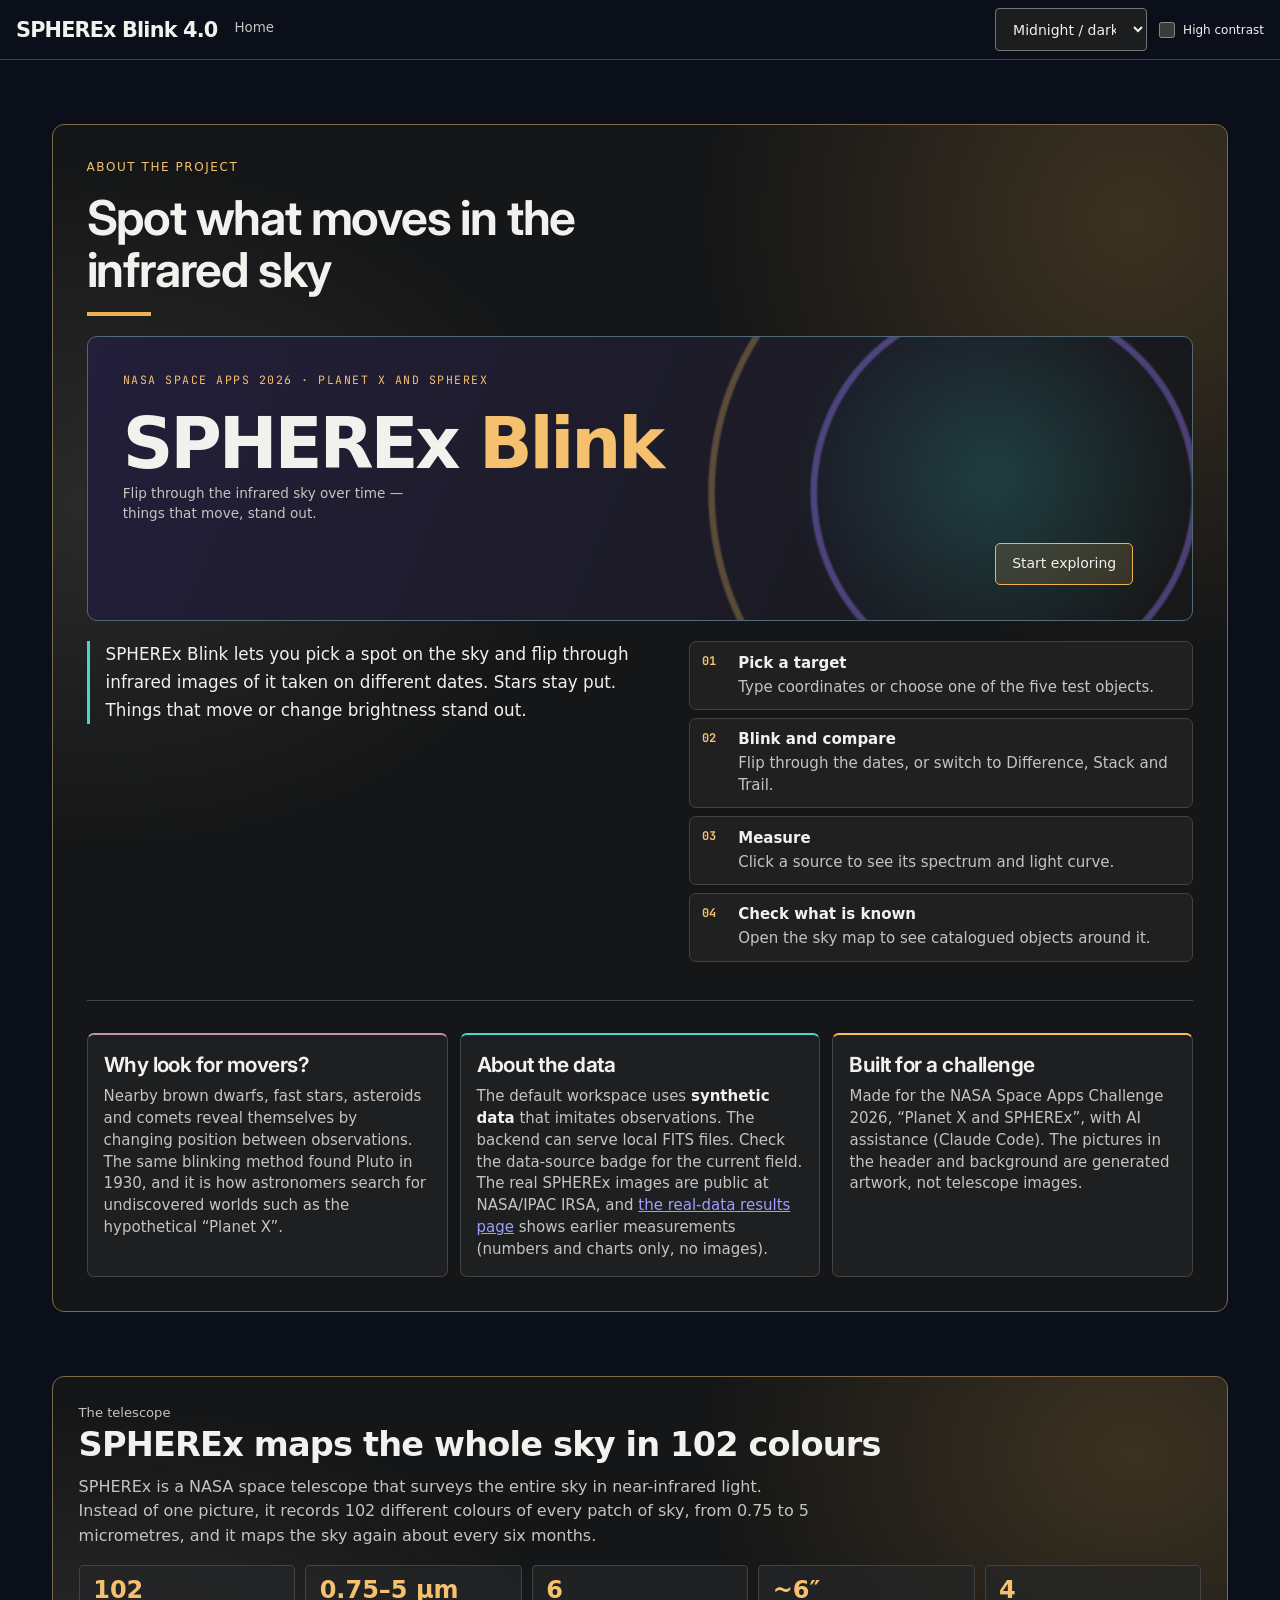
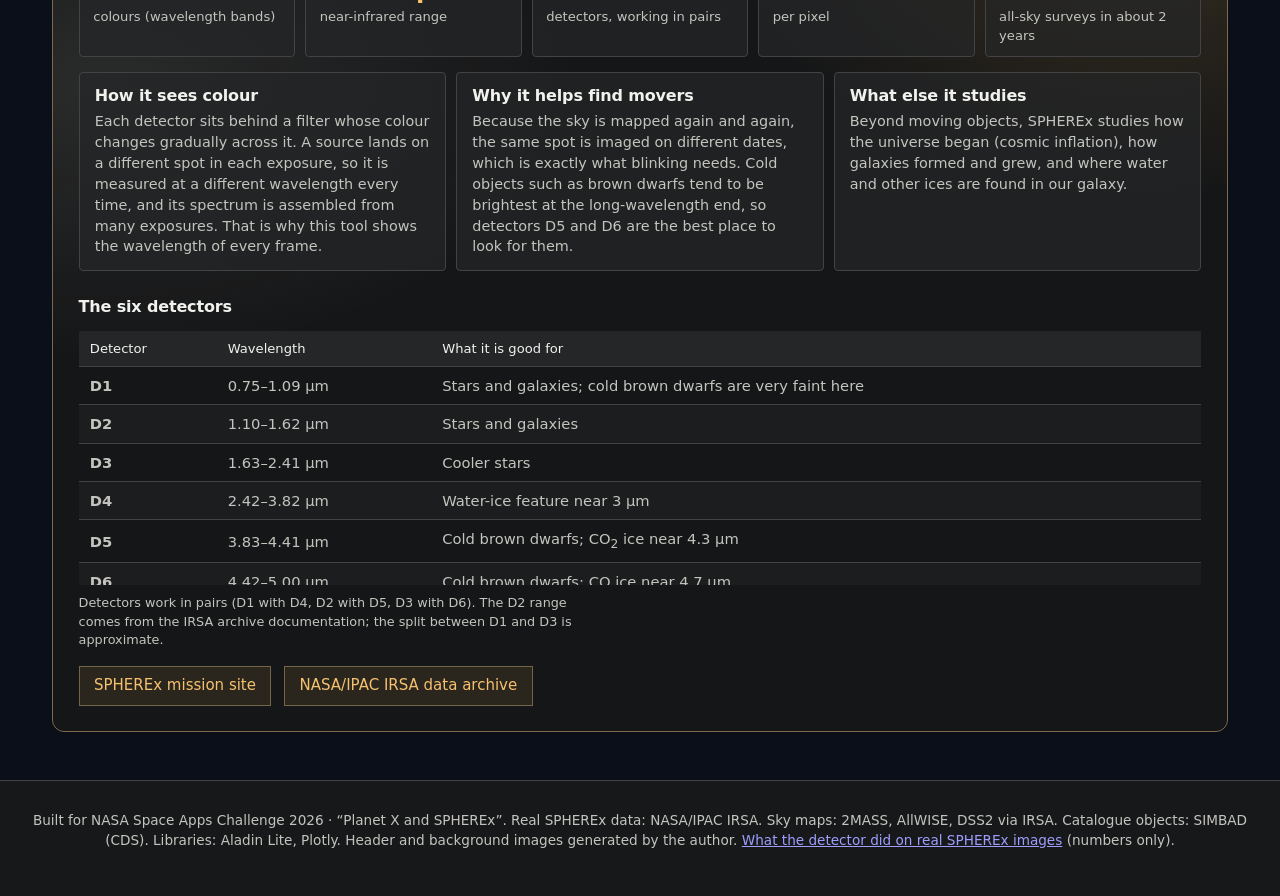
==== frontend/about.html @ 6e144099 "Merge main into bump-assets; styles.css v=25 and main.js v=13 (the forecast zoom also changed them) " ====
<!doctype html>
<html lang="en" data-theme="midnight">
<head>
  <meta charset="utf-8">
  <meta name="viewport" content="width=device-width, initial-scale=1">
  <meta name="theme-color" content="#0B0F19">
  <title>About · SPHEREx Blink</title>
  <meta name="description" content="About SPHEREx Blink, the NASA Space Apps Challenge project, and the SPHEREx infrared telescope.">
  <script>try{var t=new URLSearchParams(location.search).get("theme")||localStorage.getItem("spherex-blink-theme");if(/^(midnight|nebula|deep-space|observatory|light|classic)$/.test(t))document.documentElement.dataset.theme=t}catch(e){}</script>
  <link rel="preconnect" href="https://fonts.googleapis.com">
  <link rel="preconnect" href="https://fonts.gstatic.com" crossorigin>
  <link href="https://fonts.googleapis.com/css2?family=Inter:wght@400;500;600;700&family=JetBrains+Mono:wght@400;500&family=Oswald:wght@500;700&family=Space+Grotesk:wght@500;700&display=swap" rel="stylesheet">
  <link rel="stylesheet" href="css/styles.css?v=25">
  <link rel="stylesheet" href="css/instrument.css?v=3">
  <link rel="stylesheet" href="css/contact-sheet.css?v=25">
  <link rel="stylesheet" href="css/telescope-redesign.css?v=1">
  <link rel="stylesheet" href="css/about-theme.css">
</head>
<body>
  <a class="skip-link" href="#about">Skip to About</a>
  <div class="sky-bg" aria-hidden="true"></div>
  <header class="site-header" id="top" data-page="about">
    <a class="site-brand" href="overview.html">SPHEREx Blink</a>
    <select id="theme-select" data-default-theme="midnight" aria-label="Colour theme"></select>
  </header>
  <script type="module" src="js/siteHeader.js"></script>
  <main class="about-page" id="about-page">
    <section class="info info-aside" id="about" aria-labelledby="about-title">
      <div class="info-box">
        <p class="info-kicker">About the project</p>
        <h2 id="about-title">Spot what moves in the infrared sky</h2>
        <div class="hero-title">
          <p class="hero-eyebrow">NASA Space Apps 2026 &middot; Planet X and SPHEREx</p>
          <p class="project-name"><span>SPHEREx</span><span>Blink</span></p>
          <p class="hero-tag">Flip through the infrared sky over time &mdash; things that move, stand out.</p>
          <a class="hero-cta" href="index.html#workspace">Start exploring</a>
        </div>
        <a class="hero-scroll" href="index.html#workspace" aria-label="Scroll down to the workspace">
          <svg viewBox="0 0 120 120" aria-hidden="true" focusable="false">
            <circle class="ring" cx="60" cy="60" r="54" fill="none" stroke="currentColor" stroke-width="2" stroke-dasharray="2 4.2"/>
            <path d="M60 34v50M42 68l18 18 18-18" fill="none" stroke="currentColor" stroke-width="3" stroke-linecap="round" stroke-linejoin="round"/>
          </svg>
        </a>
        <p class="hero-credit">Illustration, not SPHEREx data</p>
        <div class="info-top">
          <p class="info-lead">SPHEREx Blink lets you pick a spot on the sky and flip through infrared images of it taken on different dates. Stars stay put. Things that move or change brightness stand out.</p>
          <ol class="steps">
            <li><b>Pick a target</b>Type coordinates or choose one of the five test objects.</li>
            <li><b>Blink and compare</b>Flip through the dates, or switch to Difference, Stack and Trail.</li>
            <li><b>Measure</b>Click a source to see its spectrum and light curve.</li>
            <li><b>Check what is known</b>Open the sky map to see catalogued objects around it.</li>
          </ol>
        </div>
        <div class="info-cols">
          <div>
            <h3>Why look for movers?</h3>
            <p>Nearby brown dwarfs, fast stars, asteroids and comets reveal themselves by changing position between observations. The same blinking method found Pluto in 1930, and it is how astronomers search for undiscovered worlds such as the hypothetical &ldquo;Planet X&rdquo;.</p>
          </div>
          <div>
            <h3>About the data</h3>
            <p>The default workspace uses <strong>synthetic data</strong> that imitates observations. The backend can serve local FITS files. Check the data-source badge for the current field. The real SPHEREx images are public at NASA/IPAC IRSA, and <a href="results.html">the real-data results page</a> shows earlier measurements (numbers and charts only, no images).</p>
          </div>
          <div>
            <h3>Built for a challenge</h3>
            <p>Made for the NASA Space Apps Challenge 2026, &ldquo;Planet X and SPHEREx&rdquo;, with AI assistance (Claude Code). The pictures in the header and background are generated artwork, not telescope images.</p>
          </div>
        </div>
      </div>
    </section>
    <section class="info" id="telescope" aria-labelledby="telescope-title">
    <div class="info-box">
      <p class="info-kicker">The telescope</p>
      <h2 id="telescope-title">SPHEREx maps the whole sky in 102 colours</h2>
      <p class="info-lead">SPHEREx is a NASA space telescope that surveys the entire sky in near-infrared light. Instead of one picture, it records 102 different colours of every patch of sky, from 0.75 to 5 micrometres, and it maps the sky again about every six months.</p>
      <ul class="stats" aria-label="SPHEREx key numbers">
        <li><b>102</b><span>colours (wavelength bands)</span></li>
        <li><b>0.75&ndash;5 &micro;m</b><span>near-infrared range</span></li>
        <li><b>6</b><span>detectors, working in pairs</span></li>
        <li><b>~6&Prime;</b><span>per pixel</span></li>
        <li><b>4</b><span>all-sky surveys in about 2 years</span></li>
      </ul>
      <div class="info-cols">
        <div>
          <h3>How it sees colour</h3>
          <p>Each detector sits behind a filter whose colour changes gradually across it. A source lands on a different spot in each exposure, so it is measured at a different wavelength every time, and its spectrum is assembled from many exposures. That is why this tool shows the wavelength of every frame.</p>
        </div>
        <div>
          <h3>Why it helps find movers</h3>
          <p>Because the sky is mapped again and again, the same spot is imaged on different dates, which is exactly what blinking needs. Cold objects such as brown dwarfs tend to be brightest at the long-wavelength end, so detectors D5 and D6 are the best place to look for them.</p>
        </div>
        <div>
          <h3>What else it studies</h3>
          <p>Beyond moving objects, SPHEREx studies how the universe began (cosmic inflation), how galaxies formed and grew, and where water and other ices are found in our galaxy.</p>
        </div>
      </div>
      <h3 style="margin-top:1.6rem">The six detectors</h3>
      <div class="table-scroll"><table class="det-table">
        <thead><tr><th scope="col">Detector</th><th scope="col">Wavelength</th><th scope="col">What it is good for</th></tr></thead>
        <tbody>
          <tr><td>D1</td><td>0.75&ndash;1.09 &micro;m</td><td>Stars and galaxies; cold brown dwarfs are very faint here</td></tr>
          <tr><td>D2</td><td>1.10&ndash;1.62 &micro;m</td><td>Stars and galaxies</td></tr>
          <tr><td>D3</td><td>1.63&ndash;2.41 &micro;m</td><td>Cooler stars</td></tr>
          <tr><td>D4</td><td>2.42&ndash;3.82 &micro;m</td><td>Water-ice feature near 3 &micro;m</td></tr>
          <tr><td>D5</td><td>3.83&ndash;4.41 &micro;m</td><td>Cold brown dwarfs; CO<sub>2</sub> ice near 4.3 &micro;m</td></tr>
          <tr><td>D6</td><td>4.42&ndash;5.00 &micro;m</td><td>Cold brown dwarfs; CO ice near 4.7 &micro;m</td></tr>
        </tbody>
      </table></div>
      <p class="info-note">Detectors work in pairs (D1 with D4, D2 with D5, D3 with D6). The D2 range comes from the IRSA archive documentation; the split between D1 and D3 is approximate.</p>
      <div class="info-links">
        <a href="https://spherex.caltech.edu/" target="_blank" rel="noopener">SPHEREx mission site</a>
        <a href="https://irsa.ipac.caltech.edu/" target="_blank" rel="noopener">NASA/IPAC IRSA data archive</a>
      </div>
    </div>
  </section>
  </main>
  <footer class="site-footer">
    <p>Built for NASA Space Apps Challenge 2026 · “Planet X and SPHEREx”. Real SPHEREx data: NASA/IPAC IRSA. Sky maps: 2MASS, AllWISE, DSS2 via IRSA. Catalogue objects: SIMBAD (CDS). Libraries: Aladin Lite, Plotly. Header and background images generated by the author. <a href="results.html">What the detector did on real SPHEREx images</a> (numbers only).</p>
  </footer>
  <script type="module" src="js/features/highContrast.js"></script>
</body>
</html>
---- frontend/css/styles.css ----
/* =========================================================
   SPHEREx Blink – styles
   Structure:
   1. Design tokens (CSS variables)   4. Panels & form
   2. Base / reset                    5. Player
   3. Header, layout, footer          6. Utilities, responsive, motion
   ========================================================= */

/* ---------- 1. Design tokens ---------- */
/* Semantic tokens: components use these names only, never a colour. The block below is the CLASSIC theme (the original teal and
   orange look); [data-theme="..."] blocks after it override the same names. js/features/theme.js sets data-theme on <html>.
   Tokens ending in -rgb are space-separated channels, for rgb(var(--x-rgb) / alpha). scratch/test_theme.mjs checks the contrast of
   every text/surface pair of every theme (WCAG 2.x, 4.5:1 for text). */
:root {
  color-scheme: light;
  --bg: #FCFAF5; --bg-2: #F2EEE5; --surface: #FFFFFF; --raised: #F6F0E8; --field: #FFFFFF;
  --border: #D8D0C3; --control-border: #75706A;
  --text: #1A1917; --text-muted: #514C46; --text-faint: #736D65;
  --accent: #A5482E; --accent-hi: #933A25; --accent-text: #933A25; --accent-rgb: 165 72 46;
  --accent-2: #514C46; --alt-rgb: 81 76 70; --rust: #8E583C; --on-accent: #FFFFFF;
  --warn: #7C4D00; --warn-rgb: 124 77 0; --danger: #A52323; --success: #28633B;
  --bg-rgb: 252 250 245; --surface-rgb: 255 255 255; --text-rgb: 26 25 23;
  --panel-alpha: .86;                        /* panels let a little of the nebula through */
  --veil-top:    .30;                        /* how strongly the page colour covers the nebula picture, top and bottom */
  --veil-bottom: .78;
  --chart-bg:     #0F2027;                   /* the Plotly palette in measure.js was validated against this surface */

  /* Learn mode diagrams use a stable, color-blind-conscious palette across page themes. */
  --learn-night: #111827; --learn-star: #FFF6CD; --learn-mover: #FF9B55;
  --learn-sun: #F4B33D; --learn-mercury: #9A8F80; --learn-venus: #D9985D;
  --learn-earth: #5095BD; --learn-mars: #C65D45; --learn-jupiter: #CAA875;
  --learn-saturn: #D6BA84; --learn-uranus: #78B8C3; --learn-neptune: #497BB0;
  --learn-galaxy: #6753BE; --learn-nebula: #A23B6D; --learn-nebula-warm: #EE8333;
  --learn-success: #20653C; --learn-success-border: #2E7D4B; --learn-success-text: #17482B;
  --learn-success-surface: #EAF5ED; --learn-retry: #A96A24; --learn-retry-text: #573616;
  --learn-retry-surface: #FFF4E5; --learn-notice-border: #A5482E;
  --learn-notice-surface: #FFF2E9; --learn-notice-text: #49291D;
  --learn-teal: #29AAB5; --learn-check: #70D8A2; --learn-check-line: #D9D1ED;
  --learn-spectrum-violet: #6753BE; --learn-spectrum-blue: #4D9DE2;
  --learn-spectrum-green: #39AD78; --learn-spectrum-yellow: #E0C33E;
  --learn-spectrum-orange: #EE8333; --learn-spectrum-red: #D95148;
  --learn-spectrum-deep-violet: #74297E; --learn-spectrum-indigo: #2D316D;
  --learn-galaxy-glow: #F7B96E; --learn-galaxy-arm: #9171C3; --learn-galaxy-dust: #342B58;
  --learn-orbit-night: #101722; --learn-orbit-line: #DCC8FF;
  --learn-orbit-line-rgb: 221 204 255; --learn-outline: #BD9AF3;
  --learn-midnight-notice: #2B2019; --learn-midnight-notice-border: #FF9C6B; --learn-midnight-notice-text: #FFE6D8;
  --learn-midnight-success: #173423; --learn-midnight-success-text: #C9F1D3;
  --learn-midnight-retry: #352817; --learn-midnight-retry-text: #FFE2B0;

  --radius:      16px;
  --radius-sm:   10px;
  --shadow:      0 20px 50px -20px rgb(0 0 0 / .7);
  --display:     "Georgia", "Times New Roman", serif;
  --font-body:   "Inter", system-ui, sans-serif;
  --font-head:   "Georgia", "Times New Roman", serif;
  --font-mono:   "JetBrains Mono", ui-monospace, "SF Mono", Menlo, Consolas, monospace;
  --ease:        cubic-bezier(.2, .8, .2, 1);
}

/* NEBULA: indigo-black ground, orchid / magenta accent, cyan secondary. Also the palette of the dark "islands" (the photo banner, the
   image stage, the charts) inside the light theme: they stay dark so that the images and the validated chart colours keep their ground. */
[data-theme="nebula"] {
  color-scheme: light;
  --bg: #FCFAFF; --bg-2: #F4F0FA; --surface: #FFFFFF; --raised: #F7F3FC; --field: #FFFFFF;
  --border: #D7CFE3; --control-border: #776C88; --text: #1D1728; --text-muted: #51495D; --text-faint: #746B80;
  --accent: #643A94; --accent-hi: #583180; --accent-text: #583180; --accent-rgb: 100 58 148; --accent-2: #51495D; --alt-rgb: 81 73 93; --rust: #7650A1; --on-accent: #FFFFFF;
  --warn: #734B00; --warn-rgb: 115 75 0; --danger: #A3214D; --success: #246442; --bg-rgb: 252 250 255; --surface-rgb: 255 255 255; --text-rgb: 29 23 40;
  --panel-alpha: 1; --veil-top: 1; --veil-bottom: 1; --display: "Instrument Serif", Georgia, serif; --font-head: "Instrument Serif", Georgia, serif;
  --font-mono: "JetBrains Mono", ui-monospace, "SF Mono", Menlo, Consolas, monospace;
}
/* The generated photo is orange and teal; in this theme it is tinted violet so that it belongs to the palette (the veil on top of it is near black, so the filter does not show there) */
[data-theme="nebula"] .hero::after, [data-theme="nebula"] body::before, [data-theme="light"] .hero::after { filter: grayscale(1) sepia(1) hue-rotate(238deg) saturate(2.4) brightness(.95); }
[data-theme="nebula"] .sky-bg { opacity: .9; }

/* DEEP SPACE: blue-black ground, blue / violet / cyan accents (the former default) */
[data-theme="deep-space"] {
  color-scheme: light; --bg: #F8FBFE; --bg-2: #EEF4F9; --surface: #FFFFFF; --raised: #F1F6FA; --field: #FFFFFF;
  --border: #CBD8E4; --control-border: #687B8D; --text: #152434; --text-muted: #485B6D; --text-faint: #6D8091;
  --accent: #1C6096; --accent-hi: #15547F; --accent-text: #15547F; --accent-rgb: 28 96 150; --accent-2: #485B6D; --alt-rgb: 72 91 109; --rust: #3578AB; --on-accent: #FFFFFF;
  --warn: #765000; --warn-rgb: 118 80 0; --danger: #A72C36; --success: #216442; --bg-rgb: 248 251 254; --surface-rgb: 255 255 255; --text-rgb: 21 36 52;
  --panel-alpha: 1; --veil-top: 1; --veil-bottom: 1; --display: "Instrument Serif", Georgia, serif; --font-head: "Instrument Serif", Georgia, serif;
  --font-mono: "JetBrains Mono", ui-monospace, "SF Mono", Menlo, Consolas, monospace;
}

/* OBSERVATORY: softer slate ground */
[data-theme="observatory"] {
  color-scheme: light; --bg: #F8FBF9; --bg-2: #EEF4F0; --surface: #FFFFFF; --raised: #F0F6F2; --field: #FFFFFF;
  --border: #CADAD1; --control-border: #677B70; --text: #15261E; --text-muted: #496056; --text-faint: #6E8378;
  --accent: #216B5A; --accent-hi: #185746; --accent-text: #185746; --accent-rgb: 33 107 90; --accent-2: #496056; --alt-rgb: 73 96 86; --rust: #477F72; --on-accent: #FFFFFF;
  --warn: #755000; --warn-rgb: 117 80 0; --danger: #A52A32; --success: #1F6542; --bg-rgb: 248 251 249; --surface-rgb: 255 255 255; --text-rgb: 21 38 30;
  --panel-alpha: 1; --veil-top: 1; --veil-bottom: 1; --display: "Instrument Serif", Georgia, serif; --font-head: "Instrument Serif", Georgia, serif;
  --font-mono: "JetBrains Mono", ui-monospace, "SF Mono", Menlo, Consolas, monospace;
}

/* LIGHT RESEARCH: white panels on a pale ground; images, banner and charts stay dark */
[data-theme="light"] {
  color-scheme: light;
  --bg: #FBFBF9; --bg-2: #F4F4EF; --surface: #FFFFFF; --raised: #F4F4EF; --field: #FFFFFF;
  --border: #D4D5D0; --control-border: #6F7586; --text: #121316; --text-muted: #525866; --text-faint: #6B7280;
  --accent: #C42A37; --accent-hi: #AD202D; --accent-text: #AD202D; --accent-rgb: 196 42 55; --accent-2: #525866; --alt-rgb: 82 88 102; --rust: #8B4550; --on-accent: #FFFFFF;
  --warn: #7A4C00; --warn-rgb: 122 76 0; --danger: #B3261E; --success: #1D6B38; --bg-rgb: 251 251 249; --surface-rgb: 255 255 255; --text-rgb: 18 19 22;
  --panel-alpha: 1; --veil-top: 1; --veil-bottom: 1; --shadow: none; --display: "Instrument Serif", Georgia, serif; --font-head: "Instrument Serif", Georgia, serif;
  --font-mono: "JetBrains Mono", ui-monospace, "SF Mono", Menlo, Consolas, monospace;
}
[data-theme="light"] .sky-bg { display: none; }                    /* white stars on a pale page would be invisible noise */

[data-theme="light"] :is(.hero, .stage, .chart) { color-scheme: dark; color: var(--text); }

/* MIDNIGHT: one intentionally dark alternative to the Paper palettes. */
[data-theme="midnight"] {
  color-scheme: dark;
  --bg: #0B0F19; --bg-2: #171819; --surface: #151617; --raised: #252627; --field: #1c1d1e;
  --border: #424344; --control-border: #757575; --text: #f1f1ee; --text-muted: #c4c4bf; --text-faint: #aaa9a4;
  --accent: #efb24f; --accent-hi: #ffd18b; --accent-text: #f5c16f; --accent-rgb: 239 178 79; --accent-2: #d1cec8; --alt-rgb: 209 206 200; --rust: #D85C74; --on-accent: #20180b;
  --warn: #FFD17A; --warn-rgb: 255 209 122; --danger: #FF9AA7; --success: #76E0A9; --bg-rgb: 11 15 25; --surface-rgb: 21 22 23; --text-rgb: 241 241 238;
  --panel-alpha: 1; --veil-top: 1; --veil-bottom: 1; --shadow: none; --display: "Georgia", "Times New Roman", serif; --font-head: "Georgia", "Times New Roman", serif;
  --font-mono: "JetBrains Mono", ui-monospace, "SF Mono", Menlo, Consolas, monospace;
}

/* Optional high-contrast setting, shared by Science and Learn modes. */
html[data-contrast="high"] {
  color-scheme: dark;
  --bg: #000000; --bg-2: #000000; --surface: #000000; --raised: #111111; --field: #000000;
  --border: #FFFFFF; --control-border: #FFFFFF; --text: #FFFFFF; --text-muted: #FFFFFF; --text-faint: #FFFFFF;
  --accent: #FFFF00; --accent-hi: #FFFF00; --accent-text: #FFFF00; --accent-rgb: 255 255 0; --on-accent: #000000;
  --bg-rgb: 0 0 0; --surface-rgb: 0 0 0; --text-rgb: 255 255 255;
  --contrast-focus: #FFFF00;
}
html[data-contrast="high"] :focus-visible { outline: 4px solid var(--contrast-focus); outline-offset: 3px; }
html[data-contrast="high"] a { text-decoration: underline; text-underline-offset: .2em; }
.contrast-toggle { display: inline-flex; align-items: center; gap: .35rem; min-height: 2.5rem; color: var(--text); font: .75rem var(--font-body); white-space: nowrap; }
.contrast-toggle input { width: 1rem; height: 1rem; accent-color: var(--accent); }
@media (max-width: 900px) { header:has(.contrast-toggle) { flex-wrap: wrap; } }

/* ---------- 2. Base ---------- */
*, *::before, *::after { box-sizing: border-box; }

html, body { margin: 0; }

body {
  min-height: 100vh;
  font-family: var(--font-body);
  color: var(--text);
  background: radial-gradient(ellipse at 85% 0%, rgb(var(--accent-rgb) / .07) 0%, transparent 55%),
              var(--bg);
  line-height: 1.5;
}

h1, h2, h3 { font-family: var(--font-head); margin: 0; line-height: 1.2; }

.skip-link {
  position: absolute; left: .75rem; top: -4rem; z-index: 10; padding: .6rem 1rem;
  background: var(--accent); color: var(--on-accent); font-weight: 600; text-decoration: none; border-radius: 0 0 var(--radius-sm) var(--radius-sm);
}
.skip-link:focus { top: 0; }

/* Visible focus ring for keyboard users (accessibility) */
:focus-visible { outline: 2px solid var(--accent); outline-offset: 2px; }

kbd {
  font-family: var(--font-body);
  font-size: max(.8em, 12px);
  padding: .1em .45em;
  border: 1px solid var(--border);
  border-bottom-width: 2px;
  border-radius: 6px;
  background: var(--bg-2);
}

/* Decorative twinkling stars: many tiny radial gradients, slowly pulsing */
.sky-bg {
  position: fixed; inset: 0; z-index: -1; pointer-events: none;
  background-image:
    radial-gradient(1px 1px at 10% 20%, #fff8 50%, transparent 51%),
    radial-gradient(1px 1px at 30% 70%, #fff6 50%, transparent 51%),
    radial-gradient(1.5px 1.5px at 55% 30%, #fff9 50%, transparent 51%),
    radial-gradient(1px 1px at 75% 85%, #fff5 50%, transparent 51%),
    radial-gradient(1px 1px at 85% 15%, #fff7 50%, transparent 51%),
    radial-gradient(1.5px 1.5px at 45% 90%, #fff6 50%, transparent 51%),
    radial-gradient(1px 1px at 92% 55%, #fff5 50%, transparent 51%);
  background-size: 400px 400px;
  animation: twinkle 6s ease-in-out infinite alternate;
}
@keyframes twinkle { from { opacity: .45; } to { opacity: 1; } }

/* ---------- 3. Header, layout, footer ---------- */
.brand { display: flex; align-items: center; gap: .9rem; }
.brand h1 { font-size: clamp(1.5rem, 3vw, 2rem); letter-spacing: -.02em; }
.accent { color: var(--accent-hi); }
.tagline { margin: .15rem 0 0; color: var(--text-muted); font-size: .95rem; }

/* Small animated "blinking" logo: two dots that alternate */
.brand-logo {
  position: relative; width: 44px; height: 44px; border-radius: 12px; flex-shrink: 0;
  background: var(--raised);
  border: 1px solid var(--border);
}
.brand-logo::before, .brand-logo::after {
  content: ""; position: absolute; width: 8px; height: 8px; border-radius: 50%;
  background: var(--accent); box-shadow: 0 0 12px var(--accent);
  top: 18px; animation: blink-dot 1.2s steps(1) infinite;
}
.brand-logo::before { left: 11px; }
.brand-logo::after  { left: 25px; animation-delay: .6s; }
@keyframes blink-dot { 0% { opacity: 1; } 50% { opacity: 0; } }

.badge {
  font-size: .8rem; font-weight: 600; padding: .35rem .75rem; border-radius: 999px;
  color: var(--warn); background: rgb(var(--warn-rgb) / .12); border: 1px solid rgb(var(--warn-rgb) / .35);
}
.badge.real { color: var(--success); background: rgb(var(--alt-rgb) / .14); border-color: rgb(var(--alt-rgb) / .4); }

.layout {
  display: grid;
  grid-template-columns: minmax(280px, 360px) minmax(0, 1fr);       /* minmax(0, ...): a wide table or plot inside a panel scrolls, it does not widen the page */
  gap: 1.5rem;
  max-width: 1280px; margin: 0 auto; padding: 1rem 1.5rem 2rem;
}

.site-footer { text-align: center; color: var(--text-muted); font-size: .85rem; padding: 1rem 1.5rem 2rem; }

/* ---------- 4. Panels & form ---------- */
.panel {
  background: var(--surface);
  border: 1px solid var(--border);
  border-radius: var(--radius);
  box-shadow: var(--shadow);
  padding: 1.4rem;
}
.panel h2 { font-size: 1.1rem; margin-bottom: 1rem; color: var(--text); }
.panel h3 { font-size: .95rem; margin-bottom: .6rem; color: var(--text-muted); font-weight: 500; }

.field { display: flex; flex-direction: column; gap: .35rem; margin-bottom: 1rem; }
.field label { font-size: .9rem; font-weight: 500; }
.help { color: var(--text-muted); font-size: .78rem; }
.error-text { color: var(--danger); font-size: .8rem; min-height: 0; }
.error-text:empty { display: none; }

input[type="text"], select {
  width: 100%;
  padding: .7rem .85rem;
  font: inherit; color: var(--text);
  background: var(--field);
  border: 1px solid var(--control-border);
  border-radius: var(--radius-sm);
  transition: border-color .2s var(--ease), box-shadow .2s var(--ease);
}
input[type="text"]:hover, select:hover:not(:disabled) { border-color: rgb(var(--accent-rgb) / .45); }
input[type="text"]:focus, select:focus {
  outline: none; border-color: var(--accent); box-shadow: 0 0 0 3px rgb(var(--accent-rgb) / .25);
}
input[aria-invalid="true"] { border-color: var(--danger); }
select:disabled { opacity: .55; cursor: not-allowed; }

/* Range sliders – custom track & thumb */
input[type="range"] {
  -webkit-appearance: none; appearance: none;
  width: 100%; height: 6px; border-radius: 999px; cursor: pointer;
  background: var(--accent);
  /* the visible track stays 6 px, but the touch/click target is 24 px tall (WCAG 2.5.8) */
  box-sizing: content-box; padding: 9px 0; background-clip: content-box;
}
input[type="range"]:disabled { opacity: .35; cursor: not-allowed; }
input[type="range"]::-webkit-slider-thumb {
  -webkit-appearance: none; width: 18px; height: 18px; border-radius: 50%;
  background: #fff; border: 3px solid var(--accent); box-shadow: 0 0 10px rgb(var(--accent-rgb) / .5);
  transition: transform .15s var(--ease);
}
input[type="range"]::-moz-range-thumb {
  width: 14px; height: 14px; border-radius: 50%;
  background: #fff; border: 3px solid var(--accent);
}
input[type="range"]:hover::-webkit-slider-thumb { transform: scale(1.15); }
.range-scale { display: flex; justify-content: space-between; font-size: .75rem; color: var(--text-muted); }
output { font-weight: 600; color: var(--accent); }

/* Buttons */
.btn {
  display: inline-flex; align-items: center; justify-content: center; gap: .5rem;
  font: inherit; font-weight: 600; cursor: pointer;
  border: 1px solid var(--control-border); border-radius: var(--radius-sm);
  color: var(--text); background: var(--bg-2);
  transition: transform .15s var(--ease), box-shadow .2s var(--ease), background .2s;
}
.btn:hover:not(:disabled) { transform: translateY(-1px); }
.btn:active:not(:disabled) { transform: translateY(0); }
.btn:disabled { opacity: .4; cursor: not-allowed; }

.btn-primary {
  width: 100%; padding: .8rem 1rem; border: none; color: var(--on-accent);
  background: var(--accent);
  box-shadow: 0 8px 24px -8px rgb(var(--accent-rgb) / .35);
}
.btn-primary:hover:not(:disabled) { background: var(--accent-hi); box-shadow: 0 10px 30px -6px rgb(var(--accent-rgb) / .45); }
/* Loading state: spinner before the label (toggled by JS in step 6) */
.btn-primary.is-loading .btn-label::before {
  content: ""; display: inline-block; width: 14px; height: 14px; margin-right: .5rem;
  vertical-align: -2px; border: 2px solid currentColor; border-right-color: transparent;
  border-radius: 50%; animation: spin .7s linear infinite;
}
@keyframes spin { to { transform: rotate(360deg); } }

/* Quick-pick chips */
.quick-picks { margin-top: 1.5rem; }
.chip-list { display: flex; flex-wrap: wrap; gap: .5rem; }
.chip {
  font: inherit; font-size: .85rem; cursor: pointer;
  padding: .45rem .8rem; border-radius: 999px;
  color: var(--text); background: var(--raised); border: 1px solid var(--border);
  transition: border-color .2s, background .2s, transform .15s var(--ease);
}
.chip:hover { border-color: var(--accent); background: rgb(var(--accent-rgb) / .12); transform: translateY(-1px); }
.chip[aria-pressed="true"] { border-color: var(--accent); background: rgb(var(--accent-rgb) / .22); }

/* Hint box */
.hint {
  margin-top: 1.5rem; padding: .9rem 1rem; border-radius: var(--radius-sm);
  background: rgb(var(--alt-rgb) / .07); border: 1px solid rgb(var(--alt-rgb) / .25);
  font-size: .88rem;
}
.hint summary { cursor: pointer; font-weight: 600; color: var(--accent-2); }
.hint ol { margin: .6rem 0 0; padding-left: 1.2rem; color: var(--text-muted); }
.hint li + li { margin-top: .3rem; }
.hint strong { color: var(--text); }

/* ---------- 5. Player ---------- */
.player { display: flex; flex-direction: column; }

.stage {
  position: relative;
  width: 100%; max-width: 640px; margin: 0 auto;
  aspect-ratio: 1 / 1;                  /* cutouts are square */
  border-radius: var(--radius-sm);
  overflow: hidden;
  background: #000;
  border: 1px solid var(--border);
  box-shadow: inset 0 0 60px #04090c;
}
#blink-canvas {
  width: 100%; height: 100%; display: block;
  image-rendering: pixelated;           /* keep SPHEREx pixels sharp when scaled up */
}
/* Small crosshair marks the requested RA/Dec (center of the cutout) */
.crosshair {
  position: absolute; left: 50%; top: 50%; width: 36px; height: 36px;
  transform: translate(-50%, -50%); pointer-events: none; opacity: .55;
  background:
    linear-gradient(var(--accent), var(--accent)) center top    / 1px 10px no-repeat,
    linear-gradient(var(--accent), var(--accent)) center bottom / 1px 10px no-repeat,
    linear-gradient(var(--accent), var(--accent)) left center   / 10px 1px no-repeat,
    linear-gradient(var(--accent), var(--accent)) right center  / 10px 1px no-repeat;
}
/* Overlay for empty / loading / error / "no frames" states */
.stage-overlay {
  position: absolute; inset: 0;
  display: flex; flex-direction: column; align-items: center; justify-content: center;
  text-align: center; padding: 1.5rem;
  background: rgb(4 9 12 / .78);
  transition: opacity .3s var(--ease);
}
.stage-overlay.hidden { opacity: 0; pointer-events: none; }
.stage-overlay.error .overlay-title { color: var(--danger); }
.overlay-title { margin: 0; font-family: var(--font-head); font-size: 1.15rem; }
.overlay-sub { margin: .35rem 0 0; color: var(--text-muted); font-size: .9rem; max-width: 36ch; }
.overlay-progress {
  width: min(220px, 70%); height: 6px; margin-top: .9rem;
  appearance: none; -webkit-appearance: none; border: none; border-radius: 999px;
  background: rgb(var(--text-rgb) / .15); overflow: hidden;
}
.overlay-progress::-webkit-progress-bar { background: transparent; }
.overlay-progress::-webkit-progress-value { background: var(--accent); border-radius: 999px; }
.overlay-progress::-moz-progress-bar { background: var(--accent); border-radius: 999px; }
.btn-retry { margin-top: 1rem; padding: .55rem 1.1rem; }
.btn-retry:hover { border-color: var(--accent); }
[hidden] { display: none !important; }

/* Astra's local, child-friendly explanations are attached beside each Science Mode panel. */
.science-explain { margin:.45rem 0 .8rem; padding:.45rem .65rem; border-left:2px solid var(--accent); background:rgb(var(--accent-rgb)/.045); }
.science-explain-button { min-height:2.35rem; padding:.42rem .7rem; border:1px solid var(--control-border); border-radius:999px; background:var(--surface); color:var(--accent-text); font:600 .75rem var(--font-body); cursor:pointer; }
.science-explain-button:hover,.science-explain-button:focus-visible { border-color:var(--accent); background:var(--raised); }
.science-explain-button:focus-visible { outline:3px solid var(--accent); outline-offset:2px; }
.science-explain-answer { max-width:72ch; margin:.5rem 0 .2rem; color:var(--text-muted); font-size:.84rem; line-height:1.55; }

.shortcuts {
  max-width: 640px; width: 100%; margin: .8rem auto 0;
  font-size: .8rem; color: var(--text-muted); text-align: center;
}
/* Shortcuts make no sense on touch-only devices */
@media (hover: none) and (pointer: coarse) { .shortcuts { display: none; } }

.status {
  max-width: 640px; width: 100%; margin: .7rem auto 0; min-height: 1.2em;
  font-size: .85rem; color: var(--warn); text-align: center;
}
.status:empty { visibility: hidden; }

.player-controls {
  display: grid;
  grid-template-columns: auto 1fr minmax(140px, 200px);
  align-items: center; gap: 1rem;
  max-width: 640px; width: 100%; margin: 1.1rem auto 0;
}
.btn-icon {
  width: 52px; height: 52px; border-radius: 50%; border: none;
  background: var(--accent);
  box-shadow: 0 6px 20px -6px rgb(var(--accent-rgb) / .5);
}
/* Play triangle and pause bars drawn with CSS (no icon font needed) */
.icon-play {
  width: 0; height: 0; margin-left: 4px;
  border-left: 15px solid var(--on-accent);
  border-top: 9px solid transparent; border-bottom: 9px solid transparent;
}
.icon-pause {
  width: 14px; height: 18px;
  border-left: 5px solid var(--on-accent); border-right: 5px solid var(--on-accent);
}
.frame-info {
  display: flex; justify-content: space-between; gap: .5rem;
  margin-top: .45rem; font-size: .85rem; color: var(--text-muted);
  font-variant-numeric: tabular-nums;   /* digits don't jump while playing */
}
#frame-counter { white-space: nowrap; }
#frame-date { color: var(--text); font-weight: 500; text-align: right; }
.speed label { display: block; font-size: .8rem; color: var(--text-muted); margin-bottom: .45rem; }

.meta {
  display: grid; grid-template-columns: repeat(4, 1fr); gap: .75rem;
  max-width: 640px; width: 100%; margin: 1.2rem auto 0;
}
.meta > div {
  padding: .7rem .8rem; border-radius: var(--radius-sm);
  background: var(--field); border: 1px solid var(--border);
}
.meta dt { font-size: .8rem; text-transform: uppercase; letter-spacing: .06em; color: var(--text-muted); }
.meta dd { margin: .2rem 0 0; font-weight: 600; font-variant-numeric: tabular-nums; }

/* ---------- 6. Utilities, responsive, motion ---------- */
.sr-only {
  position: absolute; width: 1px; height: 1px; padding: 0; margin: -1px;
  overflow: hidden; clip: rect(0 0 0 0); white-space: nowrap; border: 0;
}

@media (max-width: 860px) {
  .layout { grid-template-columns: minmax(0, 1fr); }
  .player { order: -1; }                /* on phones, show the image first */
  .meta { grid-template-columns: repeat(2, 1fr); }
}
@media (max-width: 480px) {
  .player-controls { grid-template-columns: auto 1fr; }
  .speed { grid-column: 1 / -1; }
}

/* Respect users who disabled animations in their OS */
@media (prefers-reduced-motion: reduce) {
  *, *::before, *::after { animation: none !important; transition: none !important; }
}

/* =========================================================
   7. Stretch features: view modes, options, tools, overview,
      measurement charts, sky context
   ========================================================= */
.muted { color: var(--text-muted); }
.small { font-size: .8rem; }

/* Segmented control made of native radios (keyboard: arrow keys) */
.mode-switch {
  display: flex; gap: .25rem; margin: 0 auto .4rem; padding: .25rem;
  max-width: 640px; width: 100%;
  border: 1px solid var(--border); border-radius: 999px; background: var(--field);
}
.mode-switch label { flex: 1; position: relative; }
.mode-switch input { position: absolute; opacity: 0; inset: 0; margin: 0; cursor: pointer; }
.mode-switch span {
  display: block; text-align: center; padding: .4rem .5rem; border-radius: 999px;
  font-size: .85rem; font-weight: 600; color: var(--text-muted);
  transition: background .2s, color .2s;
}
.mode-switch input:checked + span {
  color: var(--on-accent); background: var(--accent);
}
.mode-switch input:focus-visible + span { outline: 2px solid var(--accent); outline-offset: 2px; }
.mode-switch input:disabled + span { opacity: .4; }
.mode-help {
  max-width: 640px; width: 100%; margin: 0 auto .7rem; min-height: 2.6em;
  font-size: .82rem; color: var(--text-muted); text-align: center;
}
.mode-help .swatch { display: inline-block; width: .8em; height: .8em; border-radius: 2px; vertical-align: -1px; }

/* Legend of the red flagged pixels */
.flags-legend { margin: .4rem 0 0; font-size: .8rem; color: var(--text-muted); }
.flags-legend .swatch { display: inline-block; width: .8em; height: .8em; border-radius: 2px; vertical-align: -1px; background: rgb(255 40 60); }

/* ?embed=1 (the page inside an <iframe> on another site): only the workspace, no banner, about or footer */
.embed .hero, .embed #about, .embed #telescope, .embed footer { display: none; }
.embed .layout { padding-top: .75rem; }
.embed-note { display: none; }
.embed .embed-note { display: block; margin: 0; padding: .6rem clamp(1rem, 3vw, 2rem) 0; font-size: .8rem; color: var(--text-muted); }

/* Compare mode: image A, the operation, image B */
.compare-controls {
  display: grid; grid-template-columns: 1fr minmax(9.5rem, auto) 1fr; gap: .5rem;
  max-width: 640px; width: 100%; margin: 0 auto .7rem;
}
.compare-controls label { display: grid; gap: .2rem; min-width: 0; font-size: .78rem; color: var(--text-muted); }
.compare-controls select { width: 100%; min-width: 0; text-overflow: ellipsis; }
@media (max-width: 560px) { .compare-controls { grid-template-columns: 1fr; } }

#blink-canvas { cursor: crosshair; }

.player-options, .tools {
  display: flex; flex-wrap: wrap; gap: .5rem 1.2rem; justify-content: center;
  max-width: 640px; width: 100%; margin: .8rem auto 0; font-size: .85rem;
}
.check { display: inline-flex; align-items: center; gap: .45rem; cursor: pointer; color: var(--text-muted); }
.check input { accent-color: var(--accent); width: 16px; height: 16px; }
.check:has(input:disabled) { opacity: .45; cursor: not-allowed; }

/* Zoom buttons, in the corner of the picture. The stage is a dark island in every theme (it takes the Deep Space tokens in the light theme). */
.stage-tools {
  position: absolute; top: .5rem; right: .5rem; z-index: 2;
  display: flex; align-items: center; gap: .3rem;
}
.stage-btn {
  min-width: 32px; height: 32px; padding: 0 .5rem;
  font: 600 1rem/1 var(--font-body); color: var(--text); cursor: pointer;
  background: rgb(var(--bg-rgb) / .78); border: 1px solid var(--control-border); border-radius: 8px;
}
.stage-btn-wide { font-size: .78rem; letter-spacing: .02em; }
.stage-btn:hover:not(:disabled) { border-color: var(--accent); }
.stage-btn:disabled { opacity: .4; cursor: not-allowed; }
.zoom-level {
  min-width: 2.6rem; padding: .2rem .35rem; text-align: center;
  font: 600 .78rem/1.2 var(--font-mono); font-variant-numeric: tabular-nums;
  color: var(--text); background: rgb(var(--bg-rgb) / .78); border-radius: 6px;
}
/* Dragging moves the picture only when it is zoomed in; a click without a drag still measures. On a phone a finger drag on a zoomed picture
   moves it, a drag on a whole picture scrolls the page (touch-action). */
#blink-canvas { touch-action: pan-y; }
#blink-canvas.zoomed { cursor: grab; touch-action: none; }
#blink-canvas.dragging { cursor: grabbing; }

/* What is under the pointer: pixel, sky position, offset from the centre of the field, value. A fixed height so the page does not jump. */
.readout {
  max-width: 640px; width: 100%; margin: .55rem auto 0; min-height: 2.9em;
  display: flex; flex-wrap: wrap; gap: .1rem 1rem; align-content: flex-start;
  font: .78rem/1.45 var(--font-mono); font-variant-numeric: tabular-nums; color: var(--text-muted);
}
.readout .ro:empty { display: none; }
.readout .ro-value { color: var(--text); }
.readout-idle { font-family: var(--font-body); }
.readout.active .readout-idle { display: none; }

/* Candidate explorer: a table you can sort, filter, search and page, and a plot of support against S/N (features/candidateExplorerView.js). The plot sits on the dark chart ground. */
.explorer { margin-top: .8rem; }
.ex-toolbar { display: flex; flex-wrap: wrap; align-items: end; gap: .5rem 1rem; }
.ex-toolbar label { display: grid; gap: .2rem; min-width: 0; font-size: .78rem; color: var(--text-muted); }
.ex-toolbar select, .ex-toolbar input { max-width: 100%; min-width: 0; }
.ex-count { margin: .55rem 0 .3rem; font-size: .82rem; color: var(--text-muted); }
.ex-plot { margin: .3rem 0 .8rem; }
.ex-plotbox { position: relative; height: 240px; padding: 0; overflow: hidden; }
.ex-axisbox { position: absolute; border-left: 1px solid var(--control-border); border-bottom: 1px solid var(--control-border); pointer-events: none; }
.ex-tick { position: absolute; font: .75rem/1 var(--font-mono); font-variant-numeric: tabular-nums; color: var(--text-muted); pointer-events: none; }
.ex-tick-y { left: 0; width: 7.5%; text-align: right; transform: translateY(-50%); }
.ex-tick-x { transform: translateX(-50%); margin-top: .25rem; }
.ex-axislabel { position: absolute; bottom: .1rem; left: 9%; font-size: .75rem; color: var(--text-muted); pointer-events: none; white-space: nowrap; }
.ex-threshold { position: absolute; border-top: 1px dashed var(--accent); pointer-events: none; }
.ex-thresholdlabel { position: absolute; right: 3.5%; transform: translateY(-115%); font-size: .75rem; color: var(--accent-text); pointer-events: none; }
.ex-plotnote { margin-top: .4rem; font-size: .78rem; color: var(--text-muted); }
/* the point is a 24 px button with the mark drawn inside: a diamond is a source nothing explains, a ring a weak one, a circle a known one, a square one not checked, a dashed square a possible artefact */
.ex-dot { position: absolute; width: 24px; height: 24px; padding: 0; margin: 0; transform: translate(-50%, -50%); border: 0; background: transparent; cursor: pointer; }
.ex-dot::after { content: ""; position: absolute; left: 50%; top: 50%; width: 11px; height: 11px; box-sizing: border-box; transform: translate(-50%, -50%); }
.ex-dot.cls-unknown::after { background: var(--accent); transform: translate(-50%, -50%) rotate(45deg); }
.ex-dot.cls-unknown-weak::after { border: 2px solid var(--warn); transform: translate(-50%, -50%) rotate(45deg); }
.ex-dot.cls-unchecked::after { background: var(--warn); }
.ex-dot.cls-artefact::after { border: 2px dashed var(--text-muted); }
.ex-dot.cls-catalogued::after, .ex-dot.cls-catalogued-moving::after, .ex-dot.cls-solar-system::after { border-radius: 50%; background: var(--success); }
.ex-dot.is-off { opacity: .22; }
.ex-dot.is-selected::after { outline: 2px solid var(--text); outline-offset: 3px; }
.explorer .table-scroll { max-height: none; overflow-x: auto; overflow-y: visible; }       /* the table pages instead of scrolling up and down; it still scrolls sideways on a phone */
.ex-table { width: 100%; border-collapse: collapse; font-size: .8rem; }
.ex-table th, .ex-table td { padding: .35rem .5rem; text-align: left; vertical-align: top; border-bottom: 1px solid var(--border); }
.ex-table .num { text-align: right; font-family: var(--font-mono); font-variant-numeric: tabular-nums; white-space: nowrap; }
.ex-table tr.is-selected td { background: rgb(var(--accent-rgb) / .12); }
.ex-sort, .ex-rowbtn { padding: .1rem .2rem; font: inherit; color: var(--text); text-align: inherit; cursor: pointer; background: transparent; border: 0; border-radius: 4px; }
.ex-sort { font-size: .75rem; font-weight: 600; letter-spacing: .02em; color: var(--text-muted); white-space: nowrap; }
.ex-sort:hover, .ex-rowbtn:hover { color: var(--accent-hi); }
.ex-empty { padding: 1rem; text-align: center; color: var(--text-muted); }
.ex-pager { display: flex; align-items: center; justify-content: center; gap: .8rem; margin-top: .6rem; }
.ex-pagetext { font-size: .8rem; color: var(--text-muted); }
.discover-views { display: flex; gap: .4rem; margin: .6rem 0 0; }
.discover-views .btn[aria-pressed="true"] { border-color: var(--accent); background: rgb(var(--accent-rgb) / .14); }

/* "How this search was run": input, settings, algorithm version, time (features/provenance.js). Closed by default: a line for people who want to reproduce or doubt a result. */
.provenance { margin: .6rem 0 0; padding: .45rem .7rem; border: 1px solid var(--border); border-radius: var(--radius-sm); font-size: .82rem; color: var(--text-muted); }
.provenance summary { cursor: pointer; color: var(--text); font-weight: 600; }
.provenance p { margin: .5rem 0 0; font-family: var(--font-mono); font-size: .76rem; line-height: 1.5; overflow-wrap: anywhere; font-variant-numeric: tabular-nums; }

/* Timeline: one button per image. Time order across (not to scale), wavelength up; a pass is a group; the filter greys out what it leaves out. */
.timeline { max-width: 640px; width: 100%; margin: 1rem auto 0; padding: .6rem .8rem .8rem; border: 1px solid var(--border); border-radius: var(--radius-sm); }
.tl-head { display: flex; flex-wrap: wrap; align-items: baseline; justify-content: space-between; gap: .2rem .8rem; }
.tl-head h3 { margin: 0; font-size: .78rem; font-weight: 600; letter-spacing: .04em; text-transform: uppercase; color: var(--text-muted); }
.tl-summary { margin: 0; font: .78rem/1.4 var(--font-mono); font-variant-numeric: tabular-nums; color: var(--text-muted); }
.tl-plot { padding: .7rem .4rem 0 4.6rem; }
.tl-field { position: relative; height: 150px; border-left: 1px solid var(--control-border); border-bottom: 1px solid var(--control-border); }
.tl-points { position: absolute; inset: 12px; }
.tl-band { position: absolute; left: 0; right: 0; background: rgb(var(--accent-rgb) / .12); border-block: 1px dashed var(--accent); pointer-events: none; }
.tl-axis { position: absolute; right: calc(100% + .45rem); font: .75rem/1 var(--font-mono); font-variant-numeric: tabular-nums; color: var(--text-muted); white-space: nowrap; }
.tl-axis-hi { top: 0; }
.tl-axis-lo { bottom: 0; }
/* the button is 24 px (a comfortable target); the dot drawn in it is smaller */
.tl-dot { position: absolute; width: 24px; height: 24px; padding: 0; margin: 0; transform: translate(-50%, 50%); border: 0; background: transparent; cursor: pointer; }
.tl-dot::after { content: ""; position: absolute; left: 50%; top: 50%; width: 12px; height: 12px; box-sizing: border-box; transform: translate(-50%, -50%); border-radius: 50%; border: 2px solid var(--accent); background: var(--accent); }
.tl-dot.has-flags::after { border-radius: 2px; transform: translate(-50%, -50%) rotate(45deg); }
.tl-dot.is-off::after { background: transparent; border-color: var(--text-faint); }
.tl-dot.is-current::after { outline: 2px solid var(--text); outline-offset: 3px; }
.tl-dot:hover::after { border-color: var(--text); }
.tl-passes { position: relative; height: 2rem; margin-top: .45rem; }
.tl-pass {
  position: absolute; top: 0; height: 100%; min-width: 24px; padding: 0 .15rem; overflow: hidden; white-space: nowrap; text-overflow: ellipsis;      /* min-width: a target of at least 24 px (WCAG 2.2, 2.5.8) even for a pass of two images on a narrow screen */
  font: 600 .75rem/1 var(--font-body); cursor: pointer; color: var(--text-muted); background: transparent;
  border: 1px solid var(--control-border); border-radius: 6px;
}
.tl-pass[aria-pressed="true"] { color: var(--text); border-color: var(--accent); background: rgb(var(--accent-rgb) / .12); }
.tl-pass.is-off { border-style: dashed; text-decoration: line-through; }
.tl-pass:hover { border-color: var(--text); }
.tl-filter { display: flex; flex-wrap: wrap; align-items: end; gap: .5rem 1rem; margin-top: .7rem; }
.tl-range { flex: 1 1 11rem; display: grid; gap: .2rem; font-size: .78rem; color: var(--text-muted); }
.tl-range output { font-family: var(--font-mono); font-variant-numeric: tabular-nums; color: var(--text); }
.tl-range input[type="range"] { width: 100%; }
.tl-note { margin: .55rem 0 0; font-size: .8rem; color: var(--text-muted); }
@media (max-width: 560px) { .tl-plot { padding-left: 4.4rem; } .tl-pass-word { display: none; } }

/* Layers: what is drawn over the picture, each with its own switch. The key is drawn in the colour used on the canvas, on a dark chip
   (the colours were chosen for the dark picture, not for the page). */
.layers { max-width: 640px; width: 100%; margin: .8rem auto 0; padding: .5rem .8rem .7rem; border: 1px solid var(--border); border-radius: var(--radius-sm); }
.layers legend { padding: 0 .4rem; font-size: .78rem; font-weight: 600; letter-spacing: .04em; text-transform: uppercase; color: var(--text-muted); }
.layer-list { list-style: none; margin: 0; padding: 0; display: grid; grid-template-columns: repeat(auto-fill, minmax(15.5rem, 1fr)); gap: .15rem 1.2rem; font-size: .85rem; }
.layer { display: flex; align-items: center; justify-content: space-between; gap: .5rem; min-width: 0; }
.layer .check { min-width: 0; }
.layer-name { min-width: 0; overflow-wrap: anywhere; }
.layer-count { flex: none; min-width: 1.6em; text-align: right; font: .75rem/1 var(--font-mono); font-variant-numeric: tabular-nums; color: var(--text-muted); }
.layer-count:empty { visibility: hidden; }
.layer-key {
  --key: var(--text-muted);
  flex: none; position: relative; width: 20px; height: 20px; border-radius: 5px; background: var(--chart-bg);
}
.layer-key::after { content: ""; position: absolute; left: 50%; top: 50%; width: 10px; height: 10px; transform: translate(-50%, -50%); box-sizing: border-box; }
.layer-key[data-shape="square"]::after  { background: var(--key); border-radius: 2px; }
.layer-key[data-shape="ring"]::after    { border: 2px solid var(--key); border-radius: 50%; }
.layer-key[data-shape="diamond"]::after { border: 2px solid var(--key); transform: translate(-50%, -50%) rotate(45deg) scale(.85); }
.layer-key[data-shape="bar"]::after     { width: 12px; height: 6px; border: 2px solid var(--key); border-top: 0; }
.layer-key[data-shape="cross"]::after   { width: 12px; height: 12px; background: linear-gradient(var(--key), var(--key)) center / 100% 2px no-repeat, linear-gradient(var(--key), var(--key)) center / 2px 100% no-repeat; }
.layer:has(input:disabled) .layer-key { opacity: .5; }
@media (hover: none) and (pointer: coarse) { .stage-btn { min-width: 44px; height: 44px; } }
.tools { gap: .5rem; }
.btn-small { padding: .45rem .9rem; font-size: .82rem; }
.btn-small:hover:not(:disabled) { border-color: var(--accent); }
.btn-small.recording { border-color: var(--danger); color: var(--danger); }

/* Detector overview */
.overview { max-width: 640px; width: 100%; margin: 1.4rem auto 0; }
.overview h3 { font-size: .95rem; margin-bottom: .6rem; }
.overview h3 .muted { font-family: var(--font-body); font-weight: 400; font-size: .8rem; }
.overview-grid { display: grid; grid-template-columns: repeat(auto-fill, minmax(92px, 1fr)); gap: .6rem; }
.overview-item {
  font: inherit; color: var(--text); cursor: pointer; padding: .35rem;
  border: 1px solid var(--border); border-radius: var(--radius-sm); background: var(--field);
  display: flex; flex-direction: column; gap: .3rem; text-align: left;
  transition: border-color .2s, transform .15s var(--ease);
}
.overview-item:hover { border-color: var(--accent); transform: translateY(-1px); }
.overview-item[aria-pressed="true"] { border-color: var(--accent); box-shadow: 0 0 0 1px var(--accent); }
.overview-item canvas { width: 100%; aspect-ratio: 1; image-rendering: pixelated; border-radius: 6px; background: #000; }
.overview-item .ov-name { font-weight: 600; font-size: .82rem; }
.overview-item .ov-sub { font-size: .8rem; color: var(--text-muted); }

/* Second row: full-width panels */
.measure, .context { grid-column: 1 / -1; }
.measure p, .context p { margin: .4rem 0; }
.measure-pos { font-variant-numeric: tabular-nums; font-size: .88rem; }
.charts { display: grid; grid-template-columns: 1fr 1fr; gap: 1rem; margin-top: .6rem; }
.chart { margin: 0; padding: .6rem; border: 1px solid var(--border); border-radius: var(--radius-sm); background: var(--chart-bg); }
.chart figcaption { font-size: .85rem; font-weight: 600; margin: 0 0 .3rem .3rem; }
.chart-box { width: 100%; height: 300px; }
.table-view { margin-top: .6rem; font-size: .85rem; }
.table-view summary { cursor: pointer; color: var(--accent); }
.table-scroll { max-height: 260px; overflow: auto; margin-top: .4rem; }
.table-view table { border-collapse: collapse; width: 100%; font-variant-numeric: tabular-nums; }
.table-view th, .table-view td { padding: .3rem .6rem; border-bottom: 1px solid var(--border); text-align: right; white-space: nowrap; }
.table-view th:first-child, .table-view td:first-child { text-align: left; }
.table-view th { position: sticky; top: 0; background: var(--bg-2); color: var(--text-muted); font-weight: 600; }

.context-controls { display: flex; flex-wrap: wrap; align-items: center; gap: .6rem; margin: .6rem 0; }
.context-controls label { font-size: .9rem; }
.context-controls select { width: auto; min-width: 220px; }
.skymap { position: relative; width: 100%; height: 440px; border-radius: var(--radius-sm); overflow: hidden; border: 1px solid var(--border); }
/* Coordinates of the cursor (or of the map centre) with, in brackets, the country that sky point is straight above (skyGeo.js) */
.sky-readout {
  position: absolute; left: .5rem; bottom: 2.6rem; z-index: 5; max-width: calc(100% - 1rem); pointer-events: none;   /* above Aladin's own zoom / field-of-view control (bottom left) */
  padding: .3rem .6rem; border-radius: 8px; border: 1px solid var(--border);
  background: rgb(var(--bg-rgb) / .86); color: var(--text); font-size: .8rem; line-height: 1.35; font-variant-numeric: tabular-nums;
}
.sky-readout:empty { display: none; }

/* Full-screen map: the frame (controls + map + status line) fills the screen.
   `is-fullscreen` = real Fullscreen API or CSS fallback; `is-fallback` = CSS fallback only (see fullscreen.js). */
.skyframe.is-fullscreen {
  display: flex; flex-direction: column; gap: .5rem; box-sizing: border-box;
  width: 100%; height: 100%; padding: .75rem 1rem; overflow: auto;   /* scrolls only on tiny screens */
  background: var(--bg);
}
.skyframe.is-fullscreen .context-controls { margin: 0; }
.skyframe.is-fullscreen .skymap { flex: 1 1 auto; height: auto; min-height: 14rem; }
.skyframe.is-fullscreen .muted { margin: 0; }
.skyframe.is-fallback { position: fixed; inset: 0; z-index: 1000; height: 100dvh; }
.panel.no-blur { backdrop-filter: none; -webkit-backdrop-filter: none; }
html.fs-locked { overflow: hidden; }

@media (max-width: 860px) {
  .charts { grid-template-columns: 1fr; }
  .skymap { height: 340px; }
}
@media (max-width: 480px) {
  .mode-switch span { font-size: .78rem; padding: .4rem .2rem; }
  .context-controls select { min-width: 0; width: 100%; }
}

/* Predicted-track info line (green = same colour as the overlay ticks) */
.track-info {
  max-width: 640px; width: 100%; margin: .6rem auto 0; font-size: .8rem; text-align: center;
  color: var(--text-muted);
}
.track-info:empty { display: none; }
.track-info::before { content: "◆ "; color: var(--text); }

/* Find movers: button + status, ranked list, details of the selected candidate */
.movers { margin-top: .9rem; padding-top: .8rem; border-top: 1px solid var(--border); }
.movers-head { display: flex; flex-wrap: wrap; align-items: center; gap: .6rem .9rem; }
.movers-head .btn-primary { width: auto; padding: .55rem 1.1rem; }
.movers-status { flex: 1 1 14rem; margin: 0; font-size: .85rem; color: var(--text-muted); }
.movers-all { font-size: .85rem; }
.mover-list { list-style: none; margin: .7rem 0 0; padding: 0; display: grid; gap: .4rem; }
.mover-item {
  display: grid; grid-template-columns: auto 1fr; column-gap: .75rem; align-items: baseline;
  width: 100%; text-align: left; font: inherit; cursor: pointer;
  padding: .55rem .8rem; border-radius: var(--radius-sm);
  color: var(--text); background: var(--raised); border: 1px solid var(--border);
  transition: border-color .2s, background .2s;
}
.mover-item:hover { border-color: var(--accent); background: rgb(var(--accent-rgb) / .12); }
.mover-item[aria-pressed="true"] { border-color: var(--accent); background: rgb(var(--accent-rgb) / .22); }
.mover-rank { grid-row: 1 / span 2; font-family: var(--display); font-weight: 700; font-size: 1.15rem; color: var(--accent-text); }
.mover-main { font-weight: 600; }
.mover-sub { font-size: .8rem; color: var(--text-muted); }
.mover-detail {
  margin-top: .6rem; padding: .7rem .8rem; font-size: .85rem;
  border-left: 3px solid var(--accent); border-radius: 0 var(--radius-sm) var(--radius-sm) 0;
  background: rgb(var(--accent-rgb) / .08);
}
.mover-detail p { margin: 0 0 .55rem; }
.mover-detail .btn + .btn { margin-left: .4rem; }
.mover-export { margin-top: .6rem; display: flex; flex-wrap: wrap; gap: .5rem; }
summary { padding-block: .4rem; cursor: pointer; }          /* a 21 px tall summary is a small target */

/* Find everything: every source in the images, its class, and the dossier of the one you open (js/features/discoverPanel.js) */
.discover { margin-top: .9rem; padding-top: .8rem; border-top: 1px solid var(--border); }
.discover-head { display: flex; flex-wrap: wrap; align-items: center; gap: .6rem .9rem; }
.discover-head .btn-primary { width: auto; padding: .55rem 1.1rem; }
.discover-status { flex: 1 1 14rem; margin: 0; font-size: .85rem; color: var(--text-muted); }
.discover-notes { margin: .6rem 0 0; padding: .5rem .8rem .5rem 1.6rem; font-size: .82rem; color: var(--warn); border-left: 3px solid var(--warn); background: rgb(var(--warn-rgb) / .07); border-radius: 0 var(--radius-sm) var(--radius-sm) 0; }
.discover-chips { list-style: none; margin: .7rem 0 0; padding: 0; display: flex; flex-wrap: wrap; gap: .4rem .5rem; }
.discover-chips li { padding: .2rem .65rem; font-size: .82rem; color: var(--text-muted); background: var(--field); border: 1px solid var(--border); border-radius: 99px; }
.discover-chips strong { color: var(--text); font-family: var(--display); font-size: 1rem; }
.discover-controls { display: flex; flex-wrap: wrap; gap: .5rem 1rem; margin-top: .7rem; font-size: .85rem; }
.discover-controls label { flex: 1 1 13rem; min-width: 0; display: flex; align-items: center; gap: .45rem; color: var(--text-muted); }
.discover-controls select { flex: 1 1 auto; width: 100%; min-width: 0; padding-block: .3rem; text-overflow: ellipsis; }
.discover-list { list-style: none; margin: .7rem 0 0; padding: 0; display: grid; gap: .4rem; }
.discover-li { border-left: 3px solid var(--text-muted); border-radius: var(--radius-sm); background: var(--raised); }
.discover-li.cls-unknown { border-left-color: var(--accent); }
.discover-li.cls-unknown-weak { border-left-color: var(--warn); }
.discover-li.cls-artefact { border-left-style: dashed; }
.discover-li.cls-catalogued, .discover-li.cls-catalogued-moving, .discover-li.cls-solar-system { border-left-color: var(--success); }
.discover-item {
  display: grid; gap: .1rem; width: 100%; text-align: left; font: inherit; cursor: pointer;
  padding: .55rem .8rem; border-radius: var(--radius-sm); color: var(--text); background: transparent; border: 1px solid transparent;
  transition: border-color .2s, background .2s;
}
.discover-item:hover, .discover-item[aria-expanded="true"] { border-color: var(--accent); background: rgb(var(--accent-rgb) / .12); }
.discover-badge { font-size: .72rem; letter-spacing: .06em; text-transform: uppercase; color: var(--text-muted); }
.cls-unknown .discover-badge { color: var(--accent-hi); font-weight: 700; }
.cls-unknown-weak .discover-badge { color: var(--warn); }
.discover-main { font-weight: 600; overflow-wrap: anywhere; }
.discover-sub { font-size: .8rem; color: var(--text-muted); overflow-wrap: anywhere; }
.discover-more { padding: .4rem .8rem; font-size: .82rem; color: var(--text-muted); }
.discover-export { margin-top: .6rem; display: flex; flex-wrap: wrap; gap: .5rem; }
.discover-list > li { min-width: 0; }                      /* a grid item would otherwise grow to fit a long catalogue name */
.discover-detail { margin: 0 .5rem .6rem; padding: .7rem .8rem; font-size: .85rem; border-radius: var(--radius-sm); background: rgb(var(--accent-rgb) / .08); overflow-wrap: anywhere; }
.discover-detail h3 { font-size: 1rem; margin-bottom: .4rem; overflow-wrap: anywhere; }
.discover-detail h4 { margin: .8rem 0 .3rem; font-size: .85rem; letter-spacing: .04em; color: var(--text-muted); }
.discover-lead { margin: 0 0 .6rem; }
.discover-stamps { display: flex; flex-wrap: wrap; gap: .5rem; margin: .2rem 0 .3rem; }
.discover-stampnote { margin: 0 0 .8rem; font-size: .74rem; color: var(--text-muted); }
.stamp { margin: 0; width: 76px; text-align: center; }
.stamp-pic { position: relative; width: 76px; height: 76px; border: 1px solid var(--border); background: #000; }
.stamp.seen .stamp-pic { border-color: var(--accent); }
.stamp canvas { display: block; width: 100%; height: 100%; image-rendering: pixelated; }
.stamp-ring { position: absolute; width: 22px; height: 22px; margin: -11px 0 0 -11px; border: 1px dashed var(--accent-hi); border-radius: 50%; pointer-events: none; }
.stamp figcaption { margin-top: .15rem; font-size: .68rem; line-height: 1.2; color: var(--text-muted); }
.discover-facts { margin: 0; display: grid; gap: .35rem; }
.discover-facts div { display: grid; grid-template-columns: 6.5rem 1fr; gap: .6rem; }
.discover-facts dt { color: var(--text-muted); }
.discover-facts dd { margin: 0; overflow-wrap: anywhere; }
.discover-spectrum { margin-top: .6rem; }
.discover-spectrum table { width: 100%; border-collapse: collapse; font-size: .78rem; }
.discover-spectrum th, .discover-spectrum td { padding: .15rem .4rem; text-align: right; border-bottom: 1px solid var(--border); }
.discover-flags, .discover-todo { margin: 0; padding-left: 1.2rem; }
.discover-flags li, .discover-todo li { margin-bottom: .25rem; }
.discover-actions { display: flex; flex-wrap: wrap; gap: .5rem; margin-top: .7rem; }
.discover-honest { margin: .7rem 0 0; font-size: .78rem; color: var(--text-muted); }
@media (max-width: 480px) { .discover-facts div { grid-template-columns: 1fr; gap: 0; } .discover-detail { margin-inline: 0; } }

/* Phones, tablets and projectors with a touch screen: every control at least 44 px high (the usual comfortable touch size) */
@media (pointer: coarse) {
  .btn, .btn-small, .chip, .mover-item, .discover-item, summary { min-height: 44px; }
  .check { min-height: 44px; }
  .check input { width: 22px; height: 22px; }
  input[type="range"] { padding: 18px 0; }                  /* 6 px track inside a 42 px band */
}

/* Guided tour (js/features/tour.js): a spotlight with a huge shadow dims the rest of the page */
.tour-spot {
  position: fixed; z-index: 1000; pointer-events: none;
  border-radius: var(--radius-sm); outline: 2px solid var(--accent);
  box-shadow: 0 0 0 100vmax rgb(5 12 16 / .72);
}
.tour-card {
  position: fixed; z-index: 1001; box-sizing: border-box; width: min(22rem, calc(100vw - 1rem));
  padding: 1rem 1.1rem; border-radius: var(--radius-sm);
  color: var(--text); background: var(--raised); border: 1px solid var(--accent);
  box-shadow: 0 10px 30px rgb(0 0 0 / .5);
}
.tour-count { margin: 0 0 .2rem; font-size: .75rem; letter-spacing: .08em; text-transform: uppercase; color: var(--text-muted); }
.tour-title { margin: 0 0 .4rem; font-size: 1.05rem; }
.tour-text { margin: 0 0 .9rem; font-size: .9rem; line-height: 1.45; }
.tour-actions { display: flex; align-items: center; gap: .5rem; }
.tour-spacer { flex: 1; }
.tour-card .btn-primary { width: auto; }
.tour-card button:focus-visible { outline: 2px solid var(--accent-hi); outline-offset: 2px; }
.mover-colour { color: var(--text-muted); }
.chip-sim { border-style: dashed; }          /* the simulated object: not one of the real test objects */

/* =========================================================
   8. Hero header (photo banner)
   ========================================================= */
.hero {
  --ink: rgb(var(--bg-rgb)); --cta: var(--accent); --cta-hover: var(--accent-hi); --peach: var(--accent-hi);
  position: relative; isolation: isolate; overflow: hidden;
  min-height: clamp(400px, 62vh, 620px);
  display: flex; flex-direction: column; justify-content: space-between;
  background: #0b0d0c;
}
/* Legibility scrim behind the top bar (functional, not decorative) */
.hero::before {
  content: ""; position: absolute; inset: 0 0 auto 0; height: 38%; z-index: -1;
  background: linear-gradient(to bottom, rgb(var(--bg-rgb) / .78), transparent);
}
.hero .badge { background: var(--ink); }
.hero-title {
  align-self: flex-start; width: min(100%, 660px);
  background: var(--ink); color: #fff;
  padding: clamp(1rem, 2.6vw, 2.4rem);
}
.hero-eyebrow {
  margin: 0 0 .8rem; font-size: .75rem; letter-spacing: .2em; text-transform: uppercase; color: var(--peach);
}
.hero h1 {
  font-family: var(--display); font-size: clamp(3.4rem, 10vw, 7.6rem); line-height: .9; letter-spacing: -.01em; font-weight: 700;
}
.hero h1 span { display: block; }
.hero-tag { margin: .9rem 0 0; max-width: 28em; font-size: clamp(1rem, 1.6vw, 1.25rem); color: #fff; }
.hero-cta {
  display: inline-block; margin-top: 1.2rem; padding: .8rem 1.3rem;
  background: var(--cta); color: var(--ink); font-weight: 700; text-decoration: none;
  transition: background .2s var(--ease);
}
.hero-cta:hover { background: var(--cta-hover); }
.hero-credit {
  position: absolute; right: clamp(.8rem, 2vw, 1.5rem); bottom: clamp(.8rem, 2vw, 1.2rem); margin: 0;
  background: var(--ink); color: var(--text-muted); font-size: .75rem; padding: .3rem .6rem;
}
html { scroll-behavior: smooth; }
@media (max-width: 560px) {
  .hero { min-height: 460px; }
  .hero-title { width: 100%; }
  .hero-credit { top: 3.8rem; bottom: auto; }
}
@media (prefers-reduced-motion: reduce) { html { scroll-behavior: auto; } }

/* =========================================================
   9. Photo backgrounds (our own generated nebula, scratch/make_nebula.py)
   ========================================================= */
/* Hero picture: scaled from the left edge so the nebula sits in the right half,
   away from the title block. Scale >= 1 keeps the picture covering the banner. */
.hero::after {
  content: ""; position: absolute; inset: 0; z-index: -2;
  background: url("../img/header-nebula-hd.jpg") center / cover no-repeat;
  transform: scale(1.5); transform-origin: 0% 62%;
}
/* Page background: fixed, darkened in steps so text on it keeps its contrast */
body::before {
  content: ""; position: fixed; inset: 0; z-index: -2; pointer-events: none;
  background:
    linear-gradient(to bottom, rgb(var(--bg-rgb) / var(--veil-top)), rgb(var(--bg-rgb) / var(--veil-bottom))),
    url("../img/bg-nebula.jpg") center / cover no-repeat;
}
/* Panels let a little of the background through */
.panel {
  background: rgb(var(--surface-rgb) / var(--panel-alpha));
  backdrop-filter: blur(8px); -webkit-backdrop-filter: blur(8px);
}
@media (max-width: 560px) {
  .hero::after { transform: scale(1.12); transform-origin: 62% 40%; }
}

/* =========================================================
   10. Hero extras (nav, scroll ring) and info sections
   ========================================================= */
.hero-scroll {
  position: absolute; right: clamp(1rem, 7vw, 6rem); bottom: 4.2rem; width: 104px; height: 104px;
  display: grid; place-items: center; color: var(--accent); text-decoration: none;
}
.hero-scroll:hover { color: var(--accent-hi); }
.hero-scroll svg { width: 100%; height: 100%; }
.hero-scroll .ring { transform-origin: 50% 50%; animation: spin-slow 40s linear infinite; }
@keyframes spin-slow { to { transform: rotate(360deg); } }
@media (prefers-reduced-motion: reduce) { .hero-scroll .ring { animation: none; } }
@media (max-width: 720px) {
  .hero-scroll { display: none; }
  .hero-credit { position: static; align-self: flex-end; margin: .5rem 1rem; }
}

.info { max-width: 1240px; margin: 0 auto; padding: clamp(2rem, 5vw, 4rem) clamp(1rem, 3vw, 2rem) 0; }
.info:last-of-type { padding-bottom: clamp(1.5rem, 4vw, 3rem); }
.info-box {
  background: rgb(var(--surface-rgb) / var(--panel-alpha)); backdrop-filter: blur(8px); -webkit-backdrop-filter: blur(8px);
  border: 1px solid var(--border); padding: clamp(1.2rem, 3vw, 2.6rem);
}
.info-kicker { margin: 0 0 .6rem; font-size: .75rem; letter-spacing: .22em; text-transform: uppercase; color: var(--accent-hi); }
.info h2 {
  margin: 0 0 1rem; font-family: var(--display); font-weight: 700; color: var(--text);
  font-size: clamp(2rem, 5vw, 3.6rem); line-height: 1; letter-spacing: -.005em;
}
.info h2::after { content: ""; display: block; width: 64px; height: 4px; margin-top: 1rem; background: var(--accent); }
.info h3 { margin: 0 0 .5rem; font-family: var(--display); font-weight: 500; font-size: 1.3rem; letter-spacing: .02em; color: var(--text); }
.info p { margin: 0 0 1rem; max-width: 64ch; color: var(--text-muted); }
.info strong { color: var(--text); font-weight: 600; }
.info p.info-lead { color: var(--text); font-size: clamp(1.05rem, 1.6vw, 1.3rem); line-height: 1.55; }
.info-top { display: grid; grid-template-columns: 1.1fr 1fr; gap: clamp(1.2rem, 4vw, 3rem); align-items: start; }
.steps { list-style: none; counter-reset: step; margin: 0; padding: 0; display: grid; gap: 1rem; }
.steps li { counter-increment: step; position: relative; padding-left: 3.4rem; color: var(--text-muted); }
.steps li::before {
  content: counter(step, decimal-leading-zero); position: absolute; left: 0; top: -.25rem;
  font-family: var(--display); font-weight: 700; font-size: 1.9rem; color: var(--accent-hi);
}
.steps b { display: block; color: var(--text); font-weight: 600; }
.info-cols {
  display: grid; grid-template-columns: repeat(auto-fit, minmax(240px, 1fr)); gap: clamp(1rem, 3vw, 2rem);
  margin-top: clamp(1.4rem, 3vw, 2.4rem); padding-top: clamp(1.2rem, 3vw, 2rem); border-top: 1px solid var(--border);
}
.info-cols p { margin-bottom: 0; }
.stats { display: grid; grid-template-columns: repeat(auto-fit, minmax(130px, 1fr)); gap: 1rem; margin: 1.4rem 0 0; padding: 0; list-style: none; }
.stats li { padding-left: .8rem; border-left: 3px solid var(--accent); }
.stats b { display: block; font-family: var(--display); font-weight: 700; font-size: clamp(1.8rem, 3.4vw, 2.6rem); line-height: 1; color: var(--text); }
.stats span { font-size: .82rem; letter-spacing: .04em; color: var(--text-muted); }
.det-table { width: 100%; margin-top: .4rem; border-collapse: collapse; font-size: .92rem; font-variant-numeric: tabular-nums; }
.det-table th, .det-table td { padding: .5rem .7rem; text-align: left; border-bottom: 1px solid var(--border); }
.det-table th { font-weight: 500; font-size: .75rem; letter-spacing: .08em; text-transform: uppercase; color: var(--text-muted); }
.det-table td { color: var(--text); }
.det-table td:first-child { font-family: var(--display); font-weight: 700; color: var(--accent-hi); }
.det-table td:last-child { color: var(--text-muted); }
.info-note { font-size: .8rem !important; margin-top: .6rem !important; }
.info-links { display: flex; flex-wrap: wrap; gap: .8rem; margin-top: 1rem; }
.info-links a { padding: .5rem .9rem; border: 1px solid var(--border); color: var(--text); text-decoration: none; font-weight: 500; }
.info-links a:hover { border-color: var(--accent); color: var(--accent-hi); }
@media (max-width: 860px) { .info-top { grid-template-columns: 1fr; } }

/* =========================================================
   Theme switch and numerals (css tokens: section 1; js/features/theme.js)
   ========================================================= */
.theme-switch { display: inline-flex; align-items: center; }
.theme-switch select { width: auto; min-width: 0; max-width: 100%; padding: .3rem 1.7rem .3rem .7rem; font-size: .8rem; border-radius: 999px; }
/* Numbers that people compare line by line: equal-width digits, and the monospace face in the themes that define one */
.meta dd, .frame-info, .measure-pos, .mover-sub, .discover-sub, .discover-facts dd, .discover-spectrum td, .stamp figcaption,
.discover-chips strong, #measure-table td, .rtable td, .stats b {
  font-variant-numeric: tabular-nums;
}
.meta dd, .measure-pos, .mover-sub, .discover-sub, .discover-facts dd, .discover-spectrum td, .stamp figcaption, #measure-table td, .rtable td {
  font-family: var(--font-mono);
}
.mover-sub, .discover-sub { font-size: .76rem; }
@media (max-width: 560px) {
  .theme-switch select { padding-block: .25rem; font-size: .75rem; }
}

/* ---------- Workspace panels: search | picture | inspector (features/workspace.js, workspaceView.js) ----------
   From 1180 px three columns; from 861 px the search panel beside the picture and the inspector below them; below that one column.
   The two side panels close (a button each, or the keys [ and ]): on a wide screen the closed panel is a thin rail with its heading
   written upright, so the picture takes the room; on a narrow one only its body is hidden. */
.panel-head { display: flex; align-items: flex-start; justify-content: space-between; gap: .6rem; }
.panel-head h2 { min-width: 0; }
.panel-toggle {
  flex: none; display: inline-grid; place-items: center; width: 2rem; height: 2rem; padding: 0;
  border: 1px solid var(--control-border); border-radius: var(--radius-sm); background: transparent; color: var(--text); cursor: pointer;
}
.panel-toggle:hover { border-color: var(--accent); }
.panel-toggle-icon { width: .5rem; height: .5rem; border-left: 2px solid currentColor; border-bottom: 2px solid currentColor; transform: translateX(.12rem) rotate(45deg); }   /* a chevron: points left */
.panel-toggle-right .panel-toggle-icon { transform: translateX(-.12rem) rotate(-135deg); }                                                                       /* points right */
.layout[data-left="closed"] #panel-left-btn .panel-toggle-icon { transform: translateX(-.12rem) rotate(-135deg); }
.layout[data-right="closed"] #panel-right-btn .panel-toggle-icon { transform: translateX(.12rem) rotate(45deg); }
@media (hover: none) and (pointer: coarse) { .panel-toggle { width: 2.75rem; height: 2.75rem; } }

.layout[data-left="closed"] .controls h2, .layout[data-right="closed"] .inspector h2 { margin-bottom: 0; }

.inspector { grid-column: 1 / -1; }
.inspector .panel-body { display: grid; grid-template-columns: repeat(auto-fit, minmax(240px, 1fr)); gap: 1rem 1.5rem; }
.insp-sec { min-width: 0; }
.insp-sec h3 { margin-bottom: .5rem; }
.inspector .meta { grid-template-columns: repeat(2, minmax(0, 1fr)); max-width: none; margin: 0; }
.insp-mark { margin: 0; font-size: .85rem; font-variant-numeric: tabular-nums; font-family: var(--font-mono); overflow-wrap: anywhere; color: var(--text-muted); }
.insp-mark.has-mark { color: var(--text); }
.insp-slot > * + * { margin-top: .6rem; }
.insp-slot .mover-detail, .insp-slot .discover-detail { margin-inline: 0; }

@media (min-width: 1180px) {
  .layout { grid-template-columns: minmax(250px, 320px) minmax(0, 1fr) minmax(280px, 340px); max-width: 1560px; }
  .layout[data-left="closed"] { grid-template-columns: 3.25rem minmax(0, 1fr) minmax(280px, 340px); }
  .layout[data-right="closed"] { grid-template-columns: minmax(250px, 320px) minmax(0, 1fr) 3.25rem; }
  .layout[data-left="closed"][data-right="closed"] { grid-template-columns: 3.25rem minmax(0, 1fr) 3.25rem; }
  .inspector { grid-column: auto; align-self: start; position: sticky; top: 1rem; max-height: calc(100dvh - 2rem); overflow: auto; }
  .inspector .panel-body { display: block; }
  .insp-sec + .insp-sec { margin-top: 1.1rem; }
  .layout[data-left="closed"] .controls, .layout[data-right="closed"] .inspector { padding: .7rem .4rem; overflow: hidden; }
  .layout[data-left="closed"] .controls .panel-head, .layout[data-right="closed"] .inspector .panel-head { flex-direction: column; align-items: center; }
  .layout[data-left="closed"] .controls h2, .layout[data-right="closed"] .inspector h2 { writing-mode: vertical-rl; font-size: .9rem; white-space: nowrap; margin-top: .4rem; }
  .layout[data-right="closed"] .inspector { position: static; max-height: none; }
  /* a closed side panel gives its room to the picture, but never more than the window is high (the picture is square) */
  .layout[data-left="closed"] .stage, .layout[data-right="closed"] .stage { max-width: max(640px, min(780px, calc(100dvh - 9rem))); }
  .layout[data-left="closed"][data-right="closed"] .stage { max-width: max(640px, min(920px, calc(100dvh - 9rem))); }
}

/* ---------- Shared interface pieces: icons, tooltips, dialog, state boxes (features/ui.js, tooltip.js, dialog.js) ---------- */
.icon { display: block; flex: none; }
.btn-ico { display: inline-flex; vertical-align: -3px; margin-right: .4rem; }
.btn-ico:empty { display: none; }

.tooltip {
  position: fixed; z-index: 1100; max-width: min(22rem, calc(100vw - 16px)); padding: .45rem .65rem; border-radius: var(--radius-sm);
  background: var(--raised); color: var(--text); border: 1px solid var(--control-border); box-shadow: var(--shadow);
  font-size: .8rem; line-height: 1.35; pointer-events: none; overflow-wrap: anywhere;
}

.dlg {
  width: min(34rem, calc(100vw - 2rem)); max-height: calc(100dvh - 2rem); padding: 1.2rem 1.4rem; overflow: auto;
  border: 1px solid var(--control-border); border-radius: var(--radius); background: var(--surface); color: var(--text); box-shadow: var(--shadow);
}
.dlg::backdrop { background: rgb(var(--bg-rgb) / .72); }
.dlg-head { display: flex; align-items: center; justify-content: space-between; gap: 1rem; margin-bottom: .8rem; }
.dlg-head h2 { margin: 0; font-size: 1.1rem; }
.keys { width: 100%; border-collapse: collapse; font-size: .9rem; }
.keys th, .keys td { padding: .45rem .5rem; text-align: left; vertical-align: top; border-bottom: 1px solid var(--border); }
.keys th { width: 1%; white-space: nowrap; font-weight: 400; }

.state {
  display: flex; align-items: flex-start; gap: .7rem; padding: .8rem .9rem; text-align: left; color: var(--text);
  border: 1px solid var(--border); border-radius: var(--radius-sm); background: rgb(var(--accent-rgb) / .06);
}
.state-icon { display: inline-flex; margin-top: .1rem; color: var(--text-muted); }
.state-error { border-color: var(--danger); }
.state-error .state-icon { color: var(--danger); }
.state-partial { border-color: var(--warn); }
.state-partial .state-icon { color: var(--warn); }
.state-body { min-width: 0; }
.state-body p { margin: .25rem 0 .5rem; font-size: .85rem; color: var(--text-muted); }
.state-loading .icon { animation: state-spin 1s linear infinite; }
@keyframes state-spin { to { transform: rotate(360deg); } }
@media (prefers-reduced-motion: reduce) { .state-loading .icon { animation: none; } }
.ex-empty { padding: 1rem; }

/* The explainer (features/assistantView.js): sentences with the ids of the measured values they are made of */
.assistant { grid-column: 1 / -1; }
.assistant p { margin: .4rem 0; }
.assistant-buttons { display: flex; flex-wrap: wrap; gap: .5rem; margin: .6rem 0; }
.assistant-out { display: grid; gap: .6rem; max-width: 80ch; margin: .6rem 0; padding-left: 1.2rem; }
.assistant-out li.is-fixed { color: var(--text-muted); font-style: italic; }
.cites { display: inline-flex; flex-wrap: wrap; gap: .25rem; margin-left: .4rem; }
.cite { padding: .2rem .45rem; font: .72rem/1 var(--font-mono); color: var(--accent-text); cursor: pointer; border: 1px solid var(--control-border); border-radius: 999px; background: transparent; }
.cite:hover { border-color: var(--accent); }
.ss-table tr.is-cited th, .ss-table tr.is-cited td { background: rgb(var(--accent-rgb) / .14); }

.ss-table th, .ss-table td { padding: .35rem .6rem; border-bottom: 1px solid var(--border); text-align: left; font-size: .85rem; }
.ss-table .num { text-align: right; font-variant-numeric: tabular-nums; }

/* The sky explorer (features/skyExplorerView.js): the maps sit in .chart boxes, which keep a dark ground and the Deep Space tokens in every theme */
.sky { grid-column: 1 / -1; }
.sky p { margin: .4rem 0; }
.sky-map { max-width: 920px; margin: .6rem auto; }
.sky-svg { display: block; width: 100%; height: auto; cursor: crosshair; }
.sky-outline { fill: none; stroke: var(--text-muted); stroke-width: .012; }
.sky-grid { fill: none; stroke: var(--text-muted); stroke-opacity: .3; stroke-width: .006; }
.sky-ecliptic { fill: none; stroke: var(--warn); stroke-width: .016; stroke-dasharray: .07 .05; }
.sky-galactic { fill: none; stroke: var(--accent-2); stroke-width: .024; stroke-dasharray: .012 .04; stroke-linecap: round; }
.sky-label, .sky-field-label { font-size: .12px; font-family: var(--font-body); }
.sky-label { fill: var(--text-muted); }
.sky-field-label { fill: var(--text); font-weight: 600; }
.sky-field circle { fill: rgb(var(--accent-rgb) / .35); stroke: var(--accent-hi); stroke-width: .014; }
.sky-field.is-selected circle { fill: rgb(var(--accent-rgb) / .85); stroke: var(--text); }
.sky-list { list-style: none; margin: .6rem 0; padding: 0; display: grid; gap: .4rem; grid-template-columns: repeat(auto-fill, minmax(18rem, 1fr)); }
.sky-item { display: grid; grid-template-columns: auto 1fr; column-gap: .7rem; width: 100%; padding: .5rem .7rem; text-align: left; cursor: pointer;
  border: 1px solid var(--control-border); border-radius: var(--radius-sm); background: transparent; color: var(--text); }
.sky-item:hover { border-color: var(--accent); }
.sky-item[aria-pressed="true"] { border-color: var(--accent); box-shadow: 0 0 0 1px var(--accent); }
.sky-item-id { grid-row: 1 / 3; align-self: center; font-weight: 700; color: var(--accent-text); }
.sky-item-main { font-family: var(--font-mono); font-size: .85rem; }
.sky-item-sub { grid-column: 2; font-size: .78rem; color: var(--text-muted); }
.sky-detail h3 { margin-top: 1rem; }
.sky-detail .chart { max-width: 460px; }
.sky-detail .btn, .sky .btn { width: auto; }
.sky-field-svg { display: block; width: 100%; height: auto; }
.fp-poly { fill: rgb(var(--accent-rgb) / .1); stroke: var(--accent-hi); stroke-width: 1.5px; vector-effect: non-scaling-stroke; }
.fp-poly.fp-dash { stroke: var(--accent-2); stroke-dasharray: 6 4; }
.fp-centre { fill: var(--text); }
.survey-chart { max-width: 560px; margin: .6rem auto; }
.survey-svg { display: block; width: 100%; height: auto; }
.survey-poly-far { fill: none; stroke: var(--text-muted); stroke-opacity: .45; stroke-width: 1px; vector-effect: non-scaling-stroke; }
.survey-circle { fill: none; stroke: var(--warn); stroke-width: 1.5px; stroke-dasharray: 6 4; vector-effect: non-scaling-stroke; }

/* Detectors with no images of the field are shown as missing (main.js renderOverview, features/spectral.js), and the style of the spectrum's uncertainty */
.overview-item.is-missing { cursor: default; border-style: dashed; opacity: 1; }
.overview-item.is-missing:hover { border-color: var(--border); transform: none; }
.overview-item .ov-blank { display: block; width: 100%; aspect-ratio: 1; border-radius: 6px; background: repeating-linear-gradient(45deg, transparent 0 6px, rgb(var(--text-rgb) / .08) 6px 7px); border: 1px dashed var(--border); }
.measure-tools { display: grid; gap: .3rem; margin: .4rem 0; }
.chart-style { display: flex; flex-wrap: wrap; align-items: center; gap: .2rem 1.2rem; margin: 0; padding: .3rem .6rem; border: 1px solid var(--border); border-radius: var(--radius-sm); }
.chart-style legend { padding: 0 .3rem; font-size: .78rem; font-weight: 600; letter-spacing: .04em; text-transform: uppercase; color: var(--text-muted); }

/* The Planet X Lab (features/planetLabView.js) */
.lab { grid-column: 1 / -1; }
.lab p { margin: .4rem 0; }
.lab h3 { margin-top: 1.3rem; }
.lab-form { display: flex; flex-wrap: wrap; align-items: flex-end; gap: .6rem 1rem; margin: .6rem 0; }
.lab-form label { display: grid; gap: .25rem; font-size: .85rem; color: var(--text-muted); }
.lab-form input[type="text"] { min-width: 12rem; }
.lab-form .btn { width: auto; }
.lab-progress { width: min(32rem, 100%); }
.lab-models, .lab-map { border-collapse: collapse; font-size: .85rem; }
.lab-models th, .lab-models td, .lab-map th, .lab-map td { padding: .4rem .6rem; border-bottom: 1px solid var(--border); text-align: left; }
.lab-models .num { text-align: right; font-variant-numeric: tabular-nums; }
.lab-models .is-best th, .lab-models .is-best td { color: var(--text); font-weight: 600; }
.lab-verdict { font-weight: 600; }
.lab-distance { padding: .5rem .7rem; border-left: 3px solid var(--border); border-radius: 0 var(--radius-sm) var(--radius-sm) 0; background: rgb(var(--accent-rgb) / .06); }
.lab-constrained { border-left-color: var(--accent); }
.lab-map th { font-weight: 500; color: var(--text-muted); }
.lab-swing { display: block; font-size: .72rem; font-weight: 400; }
.lab-map th.leaves { color: var(--warn); }
.lab-cell { text-align: center; min-width: 6.5rem; background: rgb(var(--accent-rgb) / calc(var(--f, 0) * .4)); }
.lab-cell.is-empty { background: transparent; }
.lab-cell-num { display: block; font-family: var(--font-mono); font-variant-numeric: tabular-nums; color: var(--text); }
.lab-cell-word { display: block; font-size: .72rem; color: var(--text); }
.lab-cell.is-empty .lab-cell-num, .lab-cell.is-empty .lab-cell-word { color: var(--text-muted); }

/* The spectrum sketch in a row of the candidate table (ui.js sparklineSvg) */
.ex-spec { width: 7rem; color: var(--text-muted); }
.spark { display: block; }

/* Opacity and order of the layers (viewerControls.js renderLayerOrder) */
.layer-settings { margin-top: .6rem; padding-top: .5rem; border-top: 1px solid var(--border); }
.layer-settings summary { cursor: pointer; font-size: .82rem; font-weight: 600; color: var(--text-muted); min-height: 1.6rem; }
.layer-settings p { margin: .4rem 0 .6rem; }
.layer-order { list-style: none; margin: 0; padding: 0; display: grid; gap: .35rem; }
.layer-row { display: grid; grid-template-columns: 20px minmax(7rem, 1fr) minmax(5rem, 11rem) 3.2rem auto auto; align-items: center; gap: .5rem; font-size: .85rem; }
.layer-opacity { width: 100%; min-width: 0; }
.layer-pct { font: .75rem/1 var(--font-mono); font-variant-numeric: tabular-nums; text-align: right; color: var(--text-muted); }
.layer-move {
  width: 1.9rem; height: 1.9rem; padding: 0; display: inline-grid; place-items: center; cursor: pointer;
  border: 1px solid var(--control-border); border-radius: var(--radius-sm); background: transparent; color: var(--text);
}
.layer-move:hover:not(:disabled) { border-color: var(--accent); }
.layer-move:disabled { opacity: .35; cursor: default; }
@media (hover: none) and (pointer: coarse) { .layer-move { width: 2.75rem; height: 2.75rem; } }
@media (max-width: 560px) {
  .layer-row { grid-template-columns: 20px 1fr auto auto; }
  .layer-opacity { grid-column: 2 / 4; grid-row: 2; }
  .layer-pct { grid-column: 4; grid-row: 2; }
}

/* ---------- From the other Blink 2.0 line: settings, image display, links to the standalone research pages, the pair of detectors ---------- */
.workspace-settings, .view-settings { margin: .7rem 0; }
.workspace-settings label, .view-settings label { display: flex; align-items: center; gap: .6rem; margin: .5rem 0; }
.workspace-settings select, .view-settings select { width: auto; }
.view-settings input[type="range"] { width: 10rem; }
.research-nav { display: flex; gap: .5rem 1rem; flex-wrap: wrap; }
.research-nav a { color: var(--accent-text); }
.detector-pair { margin: .75rem 0; }
.pair-grid { display: grid; grid-template-columns: repeat(2, minmax(0, 1fr)); gap: .5rem; }
.pair-grid figure { margin: 0; }
.pair-grid img { width: 100%; aspect-ratio: 1; object-fit: contain; background: #000; image-rendering: pixelated; }
.pair-grid figcaption { font-size: .85rem; font-variant-numeric: tabular-nums; }
.observation-select { display: grid; gap: .3rem; margin: .7rem 0; font-size: .88rem; color: var(--text-muted); }
.observation-select select { width: 100%; min-width: 0; }

/* "About the project" sits in the workspace grid, to the right of the text analysis (which is one narrow column and left the row empty). On a narrow screen it is a full-width block under it. */
.layout .info-aside { grid-column: 1 / -1; max-width: none; margin: 0; padding: 0; }
@media (min-width: 861px) { .layout .info-aside { grid-column: 2 / -1; align-self: start; position: sticky; top: 1rem; } }      /* the text analysis beside it is long: About stays in view while it scrolls */
/* Once the text analysis has built its tables it needs the whole row; About then takes the whole row below it */
@media (min-width: 861px) {
  .layout .textan:has(#ta-out:not([hidden])) { grid-column: 1 / -1; }
  .layout .textan:has(#ta-out:not([hidden])) + .info-aside { grid-column: 1 / -1; position: static; }
}

/* Blink 3.0 research interface. The same semantic colours and theme choices remain;
   surfaces, spacing and hierarchy are shared by the workspace and research pages. */
html[data-theme] {
  --radius: 8px;
  --radius-sm: 6px;
  --shadow: none;
  --display: "Inter", system-ui, sans-serif;
  --font-head: "Inter", system-ui, sans-serif;
}
body { background: var(--bg); }
body::before, .sky-bg { display: none; }
h1, h2, h3 { letter-spacing: -.015em; }
.panel {
  background: var(--surface);
  border-color: var(--border);
  box-shadow: none;
  backdrop-filter: none;
  -webkit-backdrop-filter: none;
}
.layout { gap: .75rem; padding-top: .75rem; }
.panel h2 { font-size: 1rem; }
.panel h3 { font-size: .9rem; font-weight: 600; color: var(--text); }
.btn:hover:not(:disabled), .chip:hover, .overview-item:hover { transform: none; }
.btn-primary, .btn-primary:hover:not(:disabled) { box-shadow: none; }
.brand-logo::before, .brand-logo::after { animation: none; box-shadow: none; }
.brand-logo::after { opacity: .4; }
.badge {
  border-radius: var(--radius-sm);
  font-size: .75rem;
  letter-spacing: .025em;
  text-transform: uppercase;
}
.chip, .discover-chips li { border-radius: var(--radius-sm); }
.hint, .mover-detail, .discover-detail, .rnotice, .rcaveat { box-shadow: none; }

/* Keep the complete introduction and navigation, with the workspace visible at once. */
.hero, [data-theme="light"] .hero {
  min-height: 0;
  background: var(--surface);
  color: var(--text);
  color-scheme: inherit;
  border-bottom: 1px solid var(--border);
}
[data-theme="light"] .hero {
  --surface: #FFFFFF;
  --raised: #F1F5FA;
  --border: #DCE3EC;
  --control-border: #77869C;
  --text: #172033;
  --text-muted: #56657C;
  --accent-text: #1D4ED8;
  --warn: #9A4A06;
}
.hero::before, .hero::after { display: none; }
.hero .brand-logo { width: 30px; height: 30px; border-radius: 5px; }
.hero .brand-logo::before, .hero .brand-logo::after { top: 10px; width: 6px; height: 6px; }
.hero .brand-logo::before { left: 7px; }
.hero .brand-logo::after { left: 17px; }
.hero .badge { background: var(--raised); }
.hero .theme-switch select { color: var(--text); background: var(--surface); border-radius: var(--radius-sm); }
.hero-title {
  align-self: stretch;
  width: auto;
  max-width: 1560px;
  margin: 0 auto;
  padding: .55rem clamp(1rem, 2vw, 1.5rem) .75rem;
  display: flex;
  align-items: baseline;
  gap: .35rem 1rem;
  flex-wrap: wrap;
  background: transparent;
  color: var(--text);
  border-top: 1px solid var(--border);
}
.hero-eyebrow { margin: 0; color: var(--text-muted); letter-spacing: .055em; font-size: .7rem; }
.hero h1 { font: 700 clamp(1.05rem, 2vw, 1.35rem)/1.2 var(--font-body); letter-spacing: -.03em; }
.hero h1 span { display: inline; }
.hero h1 span + span::before { content: " "; }
.hero-tag { margin: 0; max-width: none; color: var(--text-muted); font-size: .85rem; }
.hero-cta { margin: 0 0 0 auto; padding: .35rem .65rem; border: 1px solid var(--control-border); border-radius: var(--radius-sm); background: transparent; color: var(--accent-text); font-size: .82rem; }
.hero-cta:hover { background: var(--raised); }
.hero-credit, .hero-scroll { display: none; }
.research-nav { display: grid; gap: 0; margin: .45rem 0 .8rem; border-block: 1px solid var(--border); }
.research-nav a {
  display: block;
  padding: .45rem .15rem;
  color: var(--text-muted);
  text-decoration: none;
  font-size: .85rem;
  border-bottom: 1px solid var(--border);
}
.research-nav a:last-child { border-bottom: 0; }
.research-nav a:hover, .research-nav a:focus-visible { color: var(--accent-text); background: var(--raised); }
@media (max-width: 720px) {
  .hero-title { gap: .3rem .8rem; }
  .hero-cta { margin-left: 0; }
}
@media (max-width: 860px) {
  .layout { grid-template-columns: minmax(0, 1fr); }
  .layout > *, .panel, .table-scroll, .layers { min-width: 0; }
  .layer-list { grid-template-columns: minmax(0, 1fr); }
}

/* ---------- Paper presentation: shared by every named palette ---------- */
html[data-theme] body::before, html[data-theme] .sky-bg { display: none; }
html[data-theme] .panel { box-shadow: none; border-radius: 2px; backdrop-filter: none; -webkit-backdrop-filter: none; }
html[data-theme] .btn:hover:not(:disabled) { background: var(--raised); transform: none; }
html[data-theme] :focus-visible { outline: 2px solid var(--accent); outline-offset: 3px; }
html[data-theme] :is(input, select, textarea):focus { outline: 2px solid var(--accent); outline-offset: 1px; box-shadow: none; }
html[data-theme] .hero { background: var(--bg); border-bottom: 1px solid var(--border); }
html[data-theme] .hero::before { display: none; }
html[data-theme] .hero-title { background: transparent; color: var(--text); }
html[data-theme] .hero h1 { font-family: var(--font-head); font-size: clamp(2.8rem, 6vw, 5.6rem); font-weight: 400; text-transform: none; color: var(--text); }
html[data-theme] .hero h1 span { display: inline; }
html[data-theme] .hero h1 span + span::before { content: " "; }
html[data-theme] .hero-tag, html[data-theme] .hero-eyebrow { color: var(--text-muted); }
html[data-theme] .hero-eyebrow, html[data-theme] .workspace-kicker, html[data-theme] .atlas-kicker { color: var(--accent-text); font-family: var(--font-mono); font-size: .72rem; letter-spacing: .13em; text-transform: uppercase; }
html[data-theme] .hero-cta { background: var(--text); border-color: var(--text); color: #fff; }
html[data-theme] .hero-cta:hover { background: var(--accent); }
html[data-theme] .stage, html[data-theme] .chart { color-scheme: dark; --bg: #0B0F19; --bg-2: #101724; --surface: #141D2B; --raised: #1E2A3A; --field: #0B0F19; --border: #536070; --control-border: #8D9AAD; --text: #F6F7F9; --text-muted: #CDD4DF; --text-faint: #9CA8B7; --accent: #F4F6F8; --accent-hi: #F4F6F8; --accent-text: #F4F6F8; --accent-rgb: 244 246 248; --accent-2: #CDD4DF; --alt-rgb: 205 212 223; --warn: #F5C451; --warn-rgb: 245 196 81; --danger: #FF9A9A; --success: #68D4A0; --bg-rgb: 11 15 25; --surface-rgb: 20 29 43; --text-rgb: 246 247 249; }
html[data-theme] .site-footer { border-top: 1px solid var(--border); background: var(--bg-2); }

/* ---------- Cosmic Missions and the Discovery Pin Board (features/missionsPinView.js) ---------- */
.mission-card { border: 1px solid var(--border); border-radius: var(--radius-sm); background: var(--raised); padding: 14px 16px; margin: 10px 0; }
.mission-card h3 { margin: 2px 0 8px; font-family: var(--font-head); }
.mission-feedback { border-left: 3px solid var(--success); padding-left: 10px; }
.mission-actions { display: flex; flex-wrap: wrap; gap: 8px; }
#mission-progress-bar { vertical-align: middle; accent-color: var(--accent); }
.pb-head { display: flex; flex-wrap: wrap; justify-content: space-between; align-items: flex-end; gap: 10px; }
.pb-head h2 { margin: 0; }
.pb-kicker { margin: 0; font-size: .72rem; letter-spacing: .08em; text-transform: uppercase; color: var(--accent-text); }
.pb-stats { display: flex; gap: 8px; }
.pb-stat { padding: 4px 10px; border-radius: 999px; border: 1px solid var(--border); background: var(--raised); font-size: .85rem; }
.pb-toolbar { display: flex; flex-wrap: wrap; justify-content: space-between; gap: 8px; margin: 10px 0; }
.pb-toggle { display: inline-flex; border: 1px solid var(--border); border-radius: 999px; padding: 3px; background: var(--raised); }
.pb-view { border: 0; background: none; color: var(--text-muted); padding: 5px 12px; border-radius: 999px; cursor: pointer; font: inherit; font-size: .85rem; }
.pb-view[aria-pressed="true"] { background: var(--accent); color: var(--on-accent, #fff); }
.pb-map-wrap { position: relative; }
.pin-map { width: 100%; height: auto; display: block; border-radius: var(--radius-sm); border: 1px solid var(--border); background: var(--chart-bg); }
.pb-sky-in { stop-color: #16243a; } .pb-sky-out { stop-color: var(--chart-bg); }
.pb-glow-in { stop-color: rgb(var(--accent-rgb)); stop-opacity: .55; } .pb-glow-out { stop-color: rgb(var(--accent-rgb)); stop-opacity: 0; }
.pb-star { fill: #fff; }
.pb-grid { stroke: #ffffff1f; stroke-width: .6; }
.pb-equator { stroke: #ffffff59; stroke-width: .8; stroke-dasharray: 4 4; }
.pb-ecliptic { fill: none; stroke: #f2c14e; stroke-opacity: .7; stroke-width: 1.2; stroke-dasharray: 2 5; }
.pb-label { fill: #ffffffb0; font: 10px var(--font-mono); }
.pb-compass { fill: #ffffffd9; font-weight: 700; }
.pb-here circle { fill: none; stroke: #7fd6ff; stroke-width: 1.5; } .pb-here path { stroke: #7fd6ff; stroke-width: 1.5; }
.pb-here-label { fill: #7fd6ff; }
.pb-fieldbox { fill: #7fd6ff0f; stroke: #7fd6ff; stroke-width: 1.2; stroke-dasharray: 6 4; }
.pin-marker { cursor: pointer; outline: none; }
.pb-drop { fill: var(--accent); stroke: #fff; stroke-width: 1.4; transition: transform .2s var(--ease); }
.pb-initials { fill: #fff; font: 700 7.5px var(--font-body); pointer-events: none; }
.pb-pulse { fill: none; stroke: rgb(var(--accent-rgb)); stroke-width: 1.5; transform-origin: center; animation: pb-pulse 2s ease-out infinite; }
.pin-marker.is-synthetic .pb-drop { fill: #6f7a8a; stroke-dasharray: 2 1.5; }
.pin-marker.is-synthetic .pb-pulse { stroke: #9aa5b5; }
.pin-marker:hover .pb-drop, .pin-marker:focus-visible .pb-drop, .pin-marker.is-open .pb-drop { transform: scale(1.25); stroke: #f2c14e; }
@keyframes pb-pulse { from { r: 4; opacity: .9; } to { r: 22; opacity: 0; } }
@media (prefers-reduced-motion: reduce) { .pb-pulse { animation: none; } }
.pb-popup { position: absolute; z-index: 5; width: min(320px, calc(100% - 16px)); padding: 12px; border-radius: var(--radius-sm); background: var(--surface); color: var(--text);
  border: 1px solid rgb(var(--accent-rgb) / .6); box-shadow: var(--shadow); font-size: .88rem; }
.pb-close { position: absolute; top: 6px; right: 8px; border: 0; background: none; color: var(--text-muted); font-size: 1.2rem; cursor: pointer; }
.pb-legend { display: flex; flex-wrap: wrap; align-items: center; gap: 4px 10px; color: var(--text-muted); margin: 8px 0; }
.pb-key { display: inline-block; width: 12px; height: 12px; border-radius: 50%; vertical-align: middle; }
.pb-key-real { background: var(--accent); } .pb-key-syn { background: #6f7a8a; } .pb-key-here { border: 2px solid #7fd6ff; } .pb-key-ecl { border-radius: 0; height: 2px; background: #f2c14e; }
.pb-empty { text-align: center; padding: 18px; border: 1px dashed var(--border); border-radius: var(--radius-sm); color: var(--text-muted); }
.pin-list { list-style: none; padding: 0; margin: 12px 0; display: grid; gap: 10px; grid-template-columns: repeat(auto-fill, minmax(min(100%, 320px), 1fr)); }
.pin-item { border: 1px solid var(--border); border-radius: var(--radius-sm); padding: 12px; background: var(--raised); overflow-wrap: anywhere; transition: border-color .2s; }
.pin-item.is-open { border-color: var(--accent); box-shadow: 0 0 0 3px rgb(var(--accent-rgb) / .15); }
.pb-card-head { display: flex; gap: 10px; align-items: center; }
.pb-card-head strong { display: block; }
.pb-when { display: block; font-size: .8rem; color: var(--text-muted); }
.pb-avatar { flex: none; width: 38px; height: 38px; border-radius: 50%; display: grid; place-items: center; font-weight: 700; background: var(--accent); color: var(--on-accent, #fff); }
.pb-coords { display: flex; flex-wrap: wrap; gap: 4px 12px; margin: 8px 0 4px; font-family: var(--font-mono); font-size: .85rem; }
.pb-chips { display: flex; flex-wrap: wrap; gap: 6px; margin: 6px 0; }
.pb-chip { padding: 2px 8px; border-radius: 999px; font-size: .78rem; background: rgb(var(--accent-rgb) / .12); border: 1px solid rgb(var(--accent-rgb) / .3); }
.pb-hash { margin: 6px 0 0; font-size: .8rem; }
.pb-hash code { font-family: var(--font-mono); color: var(--text-muted); }
.pb-verify { color: var(--success); font-size: .78rem; } .pb-verify.is-bad { color: var(--danger); }
.pb-popup-actions { display: flex; flex-wrap: wrap; gap: 6px; margin: 8px 0 0; }
.pb-preview { padding: 8px 10px; border-radius: 10px; background: var(--raised); margin: 8px 0 12px; }
.pb-dialog-actions { display: flex; justify-content: flex-end; gap: 8px; }
.pin-dialog { border: 1px solid rgb(var(--accent-rgb) / .6); border-radius: var(--radius); background: var(--surface); color: var(--text); width: min(440px, calc(100vw - 32px)); box-shadow: var(--shadow); }
.pin-dialog::backdrop { background: rgb(0 0 0 / .55); backdrop-filter: blur(3px); }
.pin-dialog h3 { margin: 2px 0 0; }
.pin-dialog input { width: 100%; box-sizing: border-box; padding: 8px 10px; margin-top: 4px; background: var(--field); color: var(--text); border: 1px solid var(--control-border); border-radius: 8px; font-size: 1rem; }
#pin-name-error { color: var(--danger); }
.mission-steps { margin: 6px 0 10px; padding-left: 1.4em; }
.mission-catalogue details { border-top: 1px solid var(--border); padding: 6px 0; }
.mission-catalogue summary { cursor: pointer; font-weight: 600; }
.mission-catalogue ul { margin: 6px 0; padding-left: 1.2em; }
.mission-runner { position: fixed; right: 16px; bottom: 16px; z-index: 1000; width: min(380px, calc(100vw - 32px)); max-height: 72vh; overflow: auto;
  background: linear-gradient(160deg, rgb(var(--accent-rgb) / .14), transparent 45%), var(--surface); color: var(--text);
  border: 1px solid rgb(var(--accent-rgb) / .6); border-radius: var(--radius); box-shadow: var(--shadow), 0 0 0 4px rgb(var(--accent-rgb) / .08); }
.mission-runner.is-collapsed .mr-body { display: none; }
.mission-runner.is-won { border-color: var(--success); }
.mr-head { display: flex; gap: 10px; align-items: center; padding: 12px 14px 8px; }
.mr-head h2 { margin: 0; font-size: 1.05rem; line-height: 1.2; }
.mr-icon { font-size: 1.6rem; width: 44px; height: 44px; display: grid; place-items: center; flex: none; border-radius: 12px; background: rgb(var(--accent-rgb) / .16); }
.mr-kicker { margin: 0 0 2px; font-size: .7rem; color: var(--text-muted); text-transform: uppercase; letter-spacing: .06em; }
.mr-collapse { margin-left: auto; align-self: flex-start; background: none; border: 1px solid var(--border); color: var(--text); border-radius: 8px; width: 30px; height: 30px; cursor: pointer; }
.mr-bar { height: 4px; margin: 0 14px; background: var(--border); border-radius: 4px; overflow: hidden; }
.mr-bar span { display: block; height: 100%; background: var(--accent); transition: width .4s var(--ease); }
.mission-runner.is-won .mr-bar span { background: var(--success); }
.mr-body { padding: 8px 14px 14px; }
.mr-story { font-size: .9rem; color: var(--text-muted); margin: 6px 0; font-style: italic; }
.mr-section { margin: 10px 0 2px; font-size: .74rem; font-weight: 700; letter-spacing: .06em; text-transform: uppercase; color: var(--accent-text); }
.mr-why-text { margin: 2px 0 6px; font-size: .9rem; }
.mr-steps-preview li { color: var(--text-muted); }
.mr-why { font-size: .85rem; margin: 6px 0; padding: 8px 10px; border-radius: 10px; background: var(--raised); border: 1px solid var(--border); }
.mr-hint { font-size: .85rem; margin: 6px 0; padding: 8px 10px; border-radius: 10px; border: 1px dashed var(--warn); background: rgb(var(--warn-rgb) / .1); }
.mr-warn { font-size: .86rem; padding: 8px 10px; border-radius: 10px; border: 1px solid var(--warn); background: rgb(var(--warn-rgb) / .12); }
.mr-note { font-size: .86rem; margin: 8px 0; padding: 8px 10px; border-radius: 10px; background: rgb(var(--accent-rgb) / .1); border-left: 3px solid var(--accent); animation: mr-in .35s var(--ease); }
.mr-steps { list-style: none; padding: 0; margin: 8px 0; display: grid; gap: 6px; }
.mr-steps li { display: flex; gap: 8px; align-items: flex-start; font-size: .9rem; color: var(--text-faint); }
.mr-dot { flex: none; width: 22px; height: 22px; border-radius: 50%; display: grid; place-items: center; font-size: .75rem; font-weight: 700; border: 1px solid var(--border); }
.mr-steps li.is-current { color: var(--text); font-weight: 600; }
.mr-steps li.is-current .mr-dot { background: var(--accent); color: var(--on-accent, #fff); border-color: var(--accent); }
.mr-steps li.is-done { color: var(--text-muted); }
.mr-steps li.is-done .mr-dot { background: var(--success); color: #fff; border-color: var(--success); }
.mr-measure { margin: 10px 0; padding: 10px; border: 1px dashed rgb(var(--accent-rgb) / .7); border-radius: 10px; }
.mr-measure label { display: block; font-size: .86rem; margin-bottom: 6px; }
.mr-measure-row { display: flex; gap: 6px; }
.mr-measure input { flex: 1; min-width: 0; padding: 6px 8px; background: var(--field); color: var(--text); border: 1px solid var(--control-border); border-radius: 6px; font-family: var(--font-mono); }
.mr-wrong { color: var(--danger); font-size: .85rem; margin: 6px 0 0; }
.mr-win { text-align: center; padding: 6px 4px; animation: mr-in .5s var(--ease); }
.mr-trophy { font-size: 2.4rem; margin: 0; animation: mr-pop .6s var(--ease); }
.mr-actions { display: flex; flex-wrap: wrap; gap: 8px; margin: 8px 0 0; }
@keyframes mr-in { from { opacity: 0; transform: translateY(6px); } }
@keyframes mr-pop { 0% { transform: scale(.3); } 70% { transform: scale(1.2); } }
@media (prefers-reduced-motion: reduce) { .mr-note, .mr-win, .mr-trophy { animation: none; } }
.mission-target { outline: 3px solid var(--accent) !important; outline-offset: 3px; border-radius: 6px; animation: mission-pulse 1.4s ease-in-out infinite; }
@keyframes mission-pulse { 50% { outline-color: transparent; } }
@media (prefers-reduced-motion: reduce) { .mission-target { animation: none; } }
@media (max-width: 640px) { .pb-popup { position: static; width: auto; margin-top: 8px; } }
/* the chosen mode in the site menu (siteHeader.js) */
.mode-chip { display: inline-flex; align-items: center; padding: 3px 10px; border-radius: 999px; font-size: .8rem; font-weight: 700; white-space: nowrap;
  background: rgb(var(--accent-rgb) / .16); color: var(--accent-text); border: 1px solid rgb(var(--accent-rgb) / .45); }
.mode-switch-link { font-size: .85rem; opacity: .85; border: 1px dashed var(--border); border-radius: 999px; padding: 2px 10px !important; }
.mission-why { padding: 8px 10px; border-radius: 10px; background: rgb(var(--accent-rgb) / .08); }

/* ---------- the object finder's candidate cards (main.js renderMovers) ---------- */
.mover-list { gap: .6rem; }
#mover-list .mover-item { display: flex; flex-direction: column; align-items: stretch; gap: .45rem; text-align: left; padding: .8rem .9rem; border-radius: var(--radius-sm);
  background: linear-gradient(150deg, rgb(var(--accent-rgb) / .08), transparent 55%), var(--raised); transition: border-color .2s, box-shadow .2s, transform .15s; }
#mover-list .mover-item:hover { transform: translateY(-1px); box-shadow: 0 8px 22px -12px rgb(0 0 0 / .6); }
#mover-list .mover-item[aria-pressed="true"] { box-shadow: 0 0 0 3px rgb(var(--accent-rgb) / .25); }
.mover-head { display: flex; align-items: center; gap: .5rem; }
#mover-list .mover-rank { grid-row: auto; display: grid; place-items: center; min-width: 2.2rem; height: 2.2rem; border-radius: 50%; font-size: 1rem; background: var(--accent); color: var(--on-accent, #fff); }
.mover-verdict { padding: .15rem .6rem; border-radius: 999px; font-size: .78rem; font-weight: 700; border: 1px solid currentColor; }
.mover-verdict.is-known { color: var(--success); background: rgb(40 99 59 / .12); }
.mover-verdict.is-new { color: var(--accent-text); background: rgb(var(--accent-rgb) / .12); }
.mover-verdict.is-distant { color: var(--warn); background: rgb(var(--warn-rgb) / .12); }
.mover-arrow { margin-left: auto; display: inline-flex; align-items: center; gap: .25rem; font-size: .8rem; color: var(--text-muted); }
.mover-arrow svg { width: 26px; height: 26px; }
.mover-arrow circle { fill: none; stroke: var(--border); }
.mover-arrow path { fill: none; stroke: var(--accent); stroke-width: 2; stroke-linecap: round; stroke-linejoin: round; }
#mover-list .mover-main { font-size: 1.02rem; }
.mover-meters { display: grid; grid-template-columns: repeat(auto-fit, minmax(140px, 1fr)); gap: .4rem .8rem; }
.mover-meter { display: grid; gap: .2rem; }
.mover-meter-label { font-size: .74rem; color: var(--text-muted); }
.mover-meter-track { height: 6px; border-radius: 6px; background: var(--border); overflow: hidden; }
.mover-meter-track span { display: block; height: 100%; background: var(--success); border-radius: 6px; }
.mover-detail { border-radius: var(--radius-sm); border: 1px solid rgb(var(--accent-rgb) / .45); background: var(--surface); }
.mover-detail > .btn { margin: .2rem .3rem .2rem 0; }
.pb-sync { margin: 6px 0; padding: 6px 10px; border-radius: 10px; background: rgb(var(--accent-rgb) / .08); border: 1px solid rgb(var(--accent-rgb) / .3); }
.pb-sync.is-bad { border-color: var(--warn); background: rgb(var(--warn-rgb) / .1); }

/* ---------- the pin board's big sky map (zoom, pan, full screen) ---------- */
#pin-board { grid-column: 1 / -1; }
.pb-map-wrap { position: relative; border-radius: var(--radius); overflow: hidden; box-shadow: 0 30px 60px -30px rgb(0 0 0 / .8), inset 0 0 0 1px rgb(255 255 255 / .06); }
.pin-map { border: 0; border-radius: 0; aspect-ratio: 2 / 1; min-height: 260px; cursor: crosshair; touch-action: none; background: radial-gradient(ellipse at 50% 40%, #1b2a48 0%, #0b1222 60%, #05080f 100%); }
.pb-sky-in { stop-color: #1b2a48; } .pb-sky-out { stop-color: #05080f; }
.pin-map line, .pin-map path { vector-effect: non-scaling-stroke; }
.pb-milkyway-wide { fill: none; stroke: #c9d6ff; stroke-opacity: .16; stroke-width: 34; }
.pb-milkyway { fill: none; stroke: #e6ecff; stroke-opacity: .22; stroke-width: 12; }
.pb-milkyway-edge { fill: none; stroke: #b9c8ff; stroke-opacity: .10; stroke-width: 6; }
.pin-map .pb-milkyway-wide, .pin-map .pb-milkyway, .pin-map .pb-milkyway-edge { vector-effect: none; }
.pb-gc { fill: #ffe6b0; fill-opacity: .55; }
.pb-gc-label, .pb-mw-label { fill: #e6ecff; font-style: italic; opacity: .8; }
.pb-ecl-label { fill: #f2c14e; opacity: .85; }
.pb-label { font-size: 11px; paint-order: stroke; stroke: #05080f; stroke-width: 3px; stroke-opacity: .7; }
.pb-map-tools { position: absolute; top: 10px; right: 10px; display: flex; flex-direction: column; align-items: center; gap: 4px; padding: 4px; border-radius: 12px; background: rgb(5 8 15 / .7); backdrop-filter: blur(6px); border: 1px solid rgb(255 255 255 / .12); }
.pb-map-tools button { width: 34px; height: 34px; border-radius: 8px; border: 0; background: rgb(255 255 255 / .08); color: #fff; font-size: 1.1rem; cursor: pointer; }
.pb-map-tools button:hover { background: rgb(var(--accent-rgb) / .6); }
.pb-zoom-level { font: 11px var(--font-mono); color: #ffffffc0; }
.pb-fullscreen { position: absolute; top: 10px; left: 10px; padding: 6px 12px; border-radius: 999px; border: 1px solid rgb(255 255 255 / .18); background: rgb(5 8 15 / .7); color: #fff; font: inherit; font-size: .82rem; cursor: pointer; backdrop-filter: blur(6px); }
.pb-readout { position: absolute; left: 10px; bottom: 8px; margin: 0; padding: 3px 10px; border-radius: 999px; background: rgb(5 8 15 / .7); color: #ffffffd0; font: 11px var(--font-mono); pointer-events: none; max-width: calc(100% - 20px); }
.pb-hover-coords {
  position: absolute;
  z-index: 6;
  max-width: min(310px, calc(100% - 16px));
  padding: 7px 10px;
  border: 1px solid rgb(var(--accent-rgb) / .65);
  border-radius: 9px;
  color: #fff;
  background: rgb(6 12 23 / .96);
  box-shadow: 0 8px 22px rgb(0 0 0 / .5);
  font: 11px/1.5 var(--font-mono);
  pointer-events: none;
}
.pb-hover-coords[hidden] { display: none; }
.pb-hover-coords span { display: block; overflow-wrap: anywhere; }
.pb-hover-coords small { display: block; margin-top: 2px; color: #ffd18b; font-size: 10px; }

.pb-map-wrap:fullscreen, .pb-map-wrap.is-expanded { display: grid; place-items: center; background: #05080f; border-radius: 0; }
.pb-map-wrap.is-expanded { position: fixed; inset: 0; z-index: 2000; }
.pb-map-wrap:fullscreen .pin-map, .pb-map-wrap.is-expanded .pin-map { width: 100vw; height: 100vh; aspect-ratio: auto; }
.pb-map-wrap:fullscreen .pb-popup { position: absolute; }
.pb-key-mw { width: 18px; border-radius: 6px; background: linear-gradient(90deg, transparent, #c9d6ff, transparent); }
@media (max-width: 640px) { .pin-map { min-height: 200px; } .pb-readout { display: none; } }
.mr-words { margin: 8px 0; padding: 6px 10px; border-radius: 10px; background: var(--raised); font-size: .86rem; }
.mr-words summary { cursor: pointer; font-weight: 700; }
.mr-words dt { font-weight: 700; margin-top: 6px; }
.mr-words dd { margin: 2px 0 0; color: var(--text-muted); }
.mission-runner { font-size: .95rem; line-height: 1.5; }
.mr-head h2 { font-size: 1.2rem; }
/* the mode menu must fit on one line down to 64rem (then it folds into the Menu button): drop the chip and shorten the switch */
@media (max-width: 90rem) and (min-width: 75.01rem) {
  .mode-chip { display: none; }
  .mode-switch-link .msl-long { display: none; }
  #project-menu #project-nav { gap: clamp(2px, .5vw, 10px); }
  #project-menu #project-nav a { font-size: .84rem; padding: 0 3px; }
  header.site-header { gap: 14px; }
  #project-menu.project-menu { gap: 8px; }
  #project-menu select { max-width: 9.5rem; }
}
.pin-known-note { margin: .5rem 0 0; padding: .55rem .75rem; border-radius: 10px; font-size: .86rem; border: 1px solid var(--warn); background: rgb(var(--warn-rgb) / .1); }

/* ---------- a calmer workspace ---------- */
main .panel { position: relative; }
main .panel .science-explain { margin: .2rem 0 .5rem; padding: 0; border: 0; background: none; }
main .panel > h2 + .science-explain, main .panel > .panel-head + .science-explain, main .pin-board .pb-head h2 + .science-explain { position: absolute; top: .75rem; right: .85rem; z-index: 3; margin: 0; text-align: right; max-width: min(26rem, 70%); }
main .panel .science-explain-button { min-height: 1.9rem; padding: .25rem .65rem; font-size: .72rem; opacity: .85; }
main .panel .science-explain-answer { text-align: left; margin-top: .4rem; padding: .7rem .8rem; border: 1px solid var(--border); border-radius: 10px; background: var(--surface); box-shadow: var(--shadow); }
main .panel > h2, main .panel .panel-head, main .pin-board .pb-head { padding-right: 8.5rem; }
.panel-intro.is-clamped { display: -webkit-box; -webkit-line-clamp: 2; -webkit-box-orient: vertical; overflow: hidden; }
.panel-intro-more { min-height: 24px; min-width: 44px; margin: -.2rem 0 .6rem; padding: .2rem .4rem .2rem 0; border: 0; background: none; color: var(--accent-text); font: 600 .8rem var(--font-body); cursor: pointer; }
.ws-toc { grid-column: 1 / -1; display: flex; flex-wrap: wrap; align-items: center; gap: .45rem; margin: .6rem 0 .2rem; padding: .7rem .9rem; border: 1px solid var(--border); border-radius: var(--radius-sm); background: var(--surface); }
.ws-toc-title { font-weight: 700; font-size: .85rem; margin-right: .4rem; color: var(--text-muted); text-transform: uppercase; letter-spacing: .06em; }
.ws-toc a { padding: .3rem .75rem; border-radius: 999px; border: 1px solid var(--border); background: var(--raised); color: var(--text); text-decoration: none; font-size: .85rem; }
.ws-toc a:hover { border-color: var(--accent); }

/* ---------- Predicting objects (features/predictView.js): chart first, few words ---------- */
#predict { grid-column: 1 / -1; }
.pr-head { display: flex; flex-wrap: wrap; align-items: flex-end; justify-content: space-between; gap: .3rem 1.5rem; margin-bottom: .8rem; }
.pr-head h2 { margin: 0; }
.pr-kicker { margin: 0; font: .72rem var(--font-mono); letter-spacing: .12em; text-transform: uppercase; color: var(--accent-text); }
.pr-lead { margin: 0; color: var(--text-muted); }
.pr-body { display: grid; grid-template-columns: minmax(0, 1fr) minmax(15rem, 18rem); gap: 1rem; align-items: start; }
.pr-chart { width: 100%; height: auto; display: block; border-radius: var(--radius-sm); border: 1px solid var(--border); background: #070b18; }
.pr-bg { fill: #070b18; }
.pr-grid { stroke: #ffffff14; } .pr-axis { stroke: #ffffff33; }
.pr-lbl { fill: #c9d6ff; font: 11px var(--font-mono); } .pr-faint { fill: #c9d6ff80; }
.pr-empty { fill: #e8ebf2; font: 600 15px var(--font-body); } .pr-empty-sub { fill: #c9d6ff99; font: 12px var(--font-body); }
.pr-cone { fill: #7cc6fe; fill-opacity: .14; stroke: #7cc6fe; stroke-opacity: .35; stroke-dasharray: 3 4; }
.pr-sigma { fill: #7cc6fe; fill-opacity: .16; stroke: #7cc6fe; stroke-width: 1.5; }
.pr-fit { stroke: #e8ebf2; stroke-opacity: .55; stroke-width: 2; }
.pr-future { stroke: #f2c14e; stroke-width: 2.5; stroke-dasharray: 7 6; }
.pr-past { fill: #e8ebf2; } .pr-tick { fill: #f2c14e; fill-opacity: .8; }
.pr-ref { fill: #fff; stroke: #070b18; stroke-width: 2; }
.pr-target circle { fill: #f2c14e; stroke: #fff; stroke-width: 2; } .pr-target path { stroke: #f2c14e; stroke-width: 2; }
.pr-target-lbl { fill: #f2c14e; }
.pr-side { display: grid; gap: .7rem; }
.pr-horizons { display: flex; flex-wrap: wrap; gap: .35rem; }
.pr-chip { min-height: 32px; padding: .3rem .75rem; border-radius: 999px; border: 1px solid var(--border); background: var(--raised); color: var(--text); font: 600 .82rem var(--font-body); cursor: pointer; }
.pr-chip[aria-pressed="true"] { background: var(--accent); border-color: var(--accent); color: var(--on-accent, #fff); }
.pr-slider-label { font-size: .78rem; color: var(--text-muted); }
#predict-days { width: 100%; accent-color: var(--accent); }
.pr-stats { display: grid; grid-template-columns: 1fr 1fr; gap: .5rem; margin: 0; }
.pr-stats div { padding: .55rem .7rem; border-radius: var(--radius-sm); background: var(--raised); border: 1px solid var(--border); }
.pr-stats dt { font-size: .7rem; text-transform: uppercase; letter-spacing: .06em; color: var(--text-muted); }
.pr-stats dd { margin: .15rem 0 0; font: 600 .95rem var(--font-mono); }
.pr-leave { margin: 0; padding: .45rem .7rem; border-radius: 999px; font-size: .8rem; background: rgb(var(--warn-rgb) / .12); border: 1px solid var(--warn); }
.pr-note { margin: .8rem 0 0; font-size: .82rem; color: var(--text-muted); display: flex; flex-wrap: wrap; gap: .4rem 1rem; justify-content: space-between; }
.pr-legend { display: inline-flex; flex-wrap: wrap; align-items: center; gap: .3rem .7rem; }
.pr-legend i { display: inline-block; width: 14px; height: 3px; margin-right: .25rem; vertical-align: middle; border-radius: 2px; }
.k-past { background: #e8ebf2; height: 8px !important; width: 8px !important; border-radius: 50% !important; }
.k-fit { background: #e8ebf2aa; } .k-future { background: repeating-linear-gradient(90deg, #f2c14e 0 5px, transparent 5px 8px); } .k-sigma { background: #7cc6fe66; height: 10px !important; }
#predict.is-empty .pr-side { opacity: .55; pointer-events: none; }
@media (max-width: 900px) { .pr-body { grid-template-columns: 1fr; } }

/* Zoom of the forecast chart (predictView.js): wheel, double-click, drag to pan, + / − / 0 keys. */
.pr-chart-wrap { position: relative; min-width: 0; }
.pr-chart-wrap .pr-chart { touch-action: none; cursor: zoom-in; }
.pr-chart.is-dragging { cursor: grabbing; }
.pr-zoom { position: absolute; right: 10px; bottom: 10px; display: flex; align-items: center; gap: 4px; padding: 3px; border: 1px solid var(--border); border-radius: var(--radius-sm, 4px); background: var(--surface); }
.pr-zoom button { min-width: 30px; min-height: 30px; padding: 0 8px; border: 1px solid var(--control-border); border-radius: 3px; background: var(--field); color: var(--text); font: 600 .9rem/1 var(--font-body); cursor: pointer; }
.pr-zoom button:hover { border-color: var(--accent); }
.pr-zoom span { min-width: 3ch; text-align: center; color: var(--text-muted); font-size: .8rem; }
.predict.is-empty .pr-zoom { display: none; }
---- frontend/css/instrument.css ----
/* Shared observing-tool typography, surfaces and controls. */
html[data-theme] {
  --font-head: system-ui, sans-serif;
  --font-body: system-ui, sans-serif;
  --radius: 5px;
  --radius-sm: 4px;
}
html[data-theme] body { background: var(--bg); font: 400 15px/1.45 var(--font-body); }
html[data-theme] :is(h1,h2,h3) { font-weight: 650; letter-spacing: -.025em; line-height: 1.2; }
html[data-theme] :is(.btn,.chip,.hero-cta,.stage-btn,select,input[type=text],input[type=search],input[type=date],input[type=number]) {
  font: 500 .875rem/1.25 var(--font-body);
  letter-spacing: normal;
  text-transform: none;
  border-radius: 4px;
  box-shadow: none;
}
html[data-theme] :is(.btn,.chip) {
  color: var(--text);
  border: 1px solid var(--control-border);
  background: var(--field);
  padding: .43rem .82rem;
  min-height: 32px;
}
html[data-theme] :is(.btn-primary,.mode-switch input:checked + span,.overview-item[aria-pressed=true]) {
  border-color: var(--accent);
}
html[data-theme] :is(.btn-primary,.overview-primary,.mode-switch input:checked + span) { background: var(--accent); color: var(--on-accent); }
html[data-theme] .btn-primary:hover:not(:disabled) { background: var(--accent-hi); color: var(--on-accent); }
html[data-theme] .chip[aria-pressed=true] { color: var(--accent-text); border-color: var(--accent); background: var(--raised); }
html[data-theme] .btn:disabled { opacity: .55; }
html[data-theme] .panel { min-width: 0; border: 1px solid var(--border); border-radius: 5px; padding: 16px; }
html[data-theme] .panel h2 { font-size: 1.16rem; margin: 0 0 .7rem; }
html[data-theme] .panel h3 { font-size: .95rem; }
input[type=range] { accent-color: var(--accent); }
input[type=range]::-webkit-slider-thumb { box-shadow: none; }


/* Viewer tools stay together above the observation and playback controls. */
.viewer-tools {
  display: flex;
  flex-wrap: wrap;
  align-items: center;
  gap: 6px;
  padding: 8px 12px;
  background: color-mix(in srgb, var(--accent) 6%, var(--surface));
  border-top: 1px solid var(--border);
}
.viewer-tools > span { font-weight: 650; margin-inline-end: 6px; }
.viewer-tools .btn { display: inline-flex; align-items: center; gap: 6px; }
.viewer-tools svg {
  width: 16px;
  height: 16px;
  fill: none;
  stroke: var(--accent-text);
  stroke-width: 1.8;
  stroke-linecap: round;
  stroke-linejoin: round;
}
@media (max-width: 540px) {
  .viewer-tools > span { flex-basis: 100%; }
}

/* One application masthead. The compact menu overlays the page in normal tab order. */
.site-header {
  position: relative; z-index: 6; min-height: 60px; display: flex;
  align-items: center; gap: clamp(16px, 3vw, 48px);
  padding: 0 max(16px, calc((100% - 1440px) / 2 + 20px));
  background: var(--bg); border-bottom: 1px solid var(--border);
}
.site-brand { white-space: nowrap; color: var(--text); font: 700 1.3rem var(--font-head); letter-spacing: -.04em; text-decoration: none; }
.project-menu { flex: 1; min-width: 0; display: flex; align-items: center; justify-content: flex-start; gap: 14px; }
.project-menu nav { flex: 1; min-width: 0; display: flex; align-items: center; gap: clamp(4px, 1vw, 18px); }
.project-menu nav a {
  display: flex; align-items: center; min-height: 59px; padding: 0 5px;
  border-bottom: 2px solid transparent; color: var(--text-muted); text-decoration: none;
  font: 500 .91rem/1.25 var(--font-body); white-space: nowrap;
}
.project-menu nav a:hover { color: var(--text); }
.project-menu nav a[aria-current] { color: var(--accent-text); border-color: var(--accent); }
.project-menu select { width: auto; max-width: 12rem; min-height: 36px; }
#pages-toggle,.embed .site-header { display: none; }
@media (max-width: 75rem) {   /* was 64rem: the mode menu needs about 1200px on one line */
  .site-header { justify-content: space-between; min-height: 56px; }
  #pages-toggle { display: inline-flex; align-items: center; min-height: 44px; }
  .project-menu { display: none; position: absolute; top: 100%; right: 8px;
    width: min(19rem, calc(100% - 16px)); max-height: calc(100dvh - 64px); overflow: auto;
    padding: 8px; background: var(--surface); border: 1px solid var(--control-border); border-radius: var(--radius); }
  .project-menu.is-open { display: block; }
  .project-menu nav { display: grid; gap: 0; }
  .project-menu nav a { min-height: 44px; padding-inline: 12px; border: 0; }
  .project-menu nav a[aria-current] { background: var(--raised); }
  .project-menu select { margin: 8px; }
}
html[data-theme] :is(.workspace-kicker,.atlas-kicker,.overview-kicker,.info-kicker,.result-links a) {
  text-transform: none; letter-spacing: normal; font-family: var(--font-body);
}

/* The telescope section of the Workspace page, in the style of the panels and the Results page: compact headings, numbers in cards, three notes in cards,
   a plain table. Scoped to #telescope: .info-box is also used by the archived introduction of Results. */
#telescope .info-box { padding: clamp(1rem, 2.4vw, 1.6rem); border-radius: 5px; backdrop-filter: none; -webkit-backdrop-filter: none; }
#telescope .info-kicker { margin-bottom: .3rem; font-size: .82rem; color: var(--text-muted); }
#telescope h2 { margin: 0 0 .6rem; font: 650 clamp(1.5rem, 3vw, 2.1rem)/1.15 var(--font-head); letter-spacing: -.025em; }
#telescope h2::after { display: none; }
#telescope h3 { font: 650 1rem/1.25 var(--font-head); letter-spacing: -.01em; }
#telescope p.info-lead { max-width: 72ch; font-size: 1rem; line-height: 1.55; }
#telescope .stats { grid-template-columns: repeat(auto-fit, minmax(11rem, 1fr)); gap: .6rem; margin-top: 1rem; }
#telescope .stats li { display: grid; gap: .15rem; align-content: start; padding: .7rem .85rem; border: 1px solid var(--border); border-radius: var(--radius-sm); background: var(--field); }
#telescope .stats b { font: 650 clamp(1.15rem, 2.2vw, 1.5rem)/1.15 var(--font-head); color: var(--accent-text); overflow-wrap: anywhere; }
#telescope .stats span { font-size: .82rem; letter-spacing: normal; }
#telescope .info-cols { gap: .6rem; margin-top: .9rem; padding-top: 0; border-top: 0; }
#telescope .info-cols > div { padding: .8rem .95rem; border: 1px solid var(--border); border-radius: var(--radius-sm); background: var(--field); }
#telescope .info-cols h3 { margin-bottom: .35rem; }
#telescope .info-cols p { font-size: .9rem; }
#telescope .det-table th { font-size: .82rem; letter-spacing: normal; text-transform: none; }
#telescope .det-table td:first-child { font-family: var(--font-head); font-weight: 650; }
---- frontend/css/contact-sheet.css ----
#workspace.layout { max-width: 1440px; padding: 10px clamp(8px,1vw,18px) 32px; grid-template-columns: repeat(2,minmax(0,1fr)); gap: 10px; align-items: start; }
#workspace > * { order: initial; min-width: 0; }
.field-research, .desk-heading, #controls-panel, .observing-row, .desk-command-row, .sequence-controls { grid-column: 1 / -1; }
.desk-heading { padding: 0 12px; display: flex; align-items: center; justify-content: space-between; gap: 10px; }
#player-title { font-size: clamp(1.7rem,2.5vw,2.5rem); margin: 0; }
.desk-heading .badge { padding: 6px 10px; border: 1px solid var(--border); background: var(--field); color: var(--text); font: 500 .8rem var(--font-body); text-transform: none; letter-spacing: 0; }
#workspace #controls-panel { position: static; padding: 0 12px 8px; border: 0; border-bottom: 1px solid var(--border); background: transparent; overflow: visible; }
#controls-panel .panel-head, #workspace[data-left=closed] .controls .panel-head { align-items: center; justify-content: flex-start; flex-direction: row; margin-bottom: .3rem; }
#workspace #controls-title { writing-mode: horizontal-tb; margin: 0; font-size: .85rem; color: var(--text-muted); }
#workspace .panel-toggle { width: 26px; height: 26px; }
#search-form { display: flex; flex-wrap: wrap; align-items: start; gap: 10px 15px; }
#search-form .field { flex: 0 1 170px; margin: 0; min-width: 0; }
#search-form .field label { font: 500 .875rem/1.4 var(--font-body); }
#search-form :is(input[type=text],select) { font-size: .94rem; min-height: 36px; padding: 6px 10px; }
#search-form .range-scale { font-size: .65rem; margin-top: -5px; }
#load-btn { width: auto; align-self: flex-start; min-height: 36px; margin: 24px 0 0; padding-inline: 24px; }
#controls-body .quick-picks, #controls-body .planetx-block:not([hidden]) {
  display: flex; align-items: center; flex-wrap: wrap; gap: 6px 12px;
}
#controls-body .quick-picks { margin: 4px 0 0; padding: 6px 0; border-top: 1px solid var(--border); }
#controls-body .quick-picks h3, #controls-body .chip-list, #controls-body .planetx-block { margin: 0; }

#controls-body details { font-size: .82rem; }
.desk-actions { display: flex; align-items: center; flex-wrap: wrap; gap: 8px; }
.workspace-dialog { width: min(32rem,calc(100% - 24px)); max-height: min(80dvh,42rem); overflow: auto; }
.workspace-dialog .dlg-body { line-height: 1.55; }
.workspace-dialog .dlg-body > label,.workspace-dialog .view-settings label { display: flex; align-items: center; justify-content: space-between; gap: 12px; margin-block: 12px; }
.workspace-dialog .view-settings label:has(input[type=checkbox]) { justify-content: flex-start; }
.workspace-dialog select,.workspace-dialog input[type=range] { max-width: 65%; }
.workspace-dialog .help:not([hidden]) { display: block; }
#search-form .help { display: block; font-size: .75rem; color: var(--text-muted); }
.workspace-dialog ol { padding-left: 1.3rem; }
.workspace-dialog .layers { margin: 0; padding: 0; border: 0; }
.workspace-dialog .layer-list { grid-template-columns: 1fr; }
.workspace-dialog .layers legend { position: absolute; clip-path: inset(50%); }
.workspace-dialog .dlg-body > ol li + li { margin-top: .5rem; }
.desk-actions #tour-btn { background: transparent; }
.field-research { padding: 12px; border-top: 1px solid var(--border); }
.field-research h2,.analysis-deck-title h2 { margin: 0; font-size: 1.12rem; }
.field-research p { margin: .4rem 0; color: var(--text-muted); }
.workspace-jumps,.field-research .research-nav { display: flex; flex-wrap: wrap; gap: 4px 18px; padding: 4px 12px; margin: 0; border: 0; }
.workspace-jumps a,.field-research .research-nav a { display: inline-flex; align-items: center; min-height: 32px; font-size: .87rem; color: var(--accent-text); border: 0; text-underline-offset: 3px; }
.field-research .research-nav { padding-inline: 0; }
.playback-strip { display: flex; flex-wrap: wrap; align-items: center; gap: 4px 16px; padding: 6px 12px; border-top: 1px solid var(--border); }
.playback-strip > * { min-width: 0; }
.player .observation-select { display: flex; align-items: center; flex-wrap: wrap; gap: 4px 8px; margin: 0; }
.player .observation-select select { width: auto; max-width: 100%; }
.inspector .tl-pass-word { display: none; }
.tl-pass-label { display: block; margin-top: .5rem; color: var(--text-muted); font-size: .8rem; }
.inspector .timeline { max-width: none; border: 0; border-top: 1px solid var(--border); padding: 14px 0 0; }
.inspector .tl-range { flex-basis: 7rem; min-width: 0; }
#panel-left-btn .panel-toggle-icon { transform: rotate(135deg); }
#workspace[data-left=closed] #panel-left-btn .panel-toggle-icon { transform: rotate(-45deg); }
/* Keep the square measurement surface and its overlay in the same coordinate space. */
.observing-row { display: grid; grid-template-columns: minmax(0,1fr) clamp(285px,25vw,365px); gap: 10px; align-items: stretch; }
#workspace .player { padding: 0; order: initial; }
.mode-switch { align-self: center; justify-content: flex-start; flex-wrap: wrap; gap: 6px; border: 0; border-radius: 0; background: none; padding: 8px 12px 4px; margin: 0; }
.mode-switch label { flex: 0 0 auto; }
.mode-switch span { min-width: 70px; font: 500 .87rem/1.25 var(--font-body); padding: 6px 12px; color: var(--text); background: var(--field); border: 1px solid var(--control-border); border-radius: 4px; }
.view-toolbar { display: grid; grid-template-columns: minmax(0,1fr); gap: 5px; align-items: center; padding: 8px 12px; }
.view-toolbar .mode-switch { display: flex; flex-wrap: wrap; justify-content: flex-start; width: 100%; max-width: none; gap: 6px; padding: 0; }
.view-toolbar .mode-switch label { flex: 0 1 auto; min-width: 0; }
.view-toolbar .mode-switch span { min-width: 0; padding: 7px 12px; white-space: nowrap; }
.view-toolbar .mode-help { width: 100%; max-width: none; min-width: 0; min-height: 0; margin: 0; padding: 2px 0 5px; text-align: left; font-size: .82rem; line-height: 1.5; }
.colour-controls { grid-template-columns: minmax(10rem,14rem) minmax(0,1fr); align-items: center; max-width: none; margin: 0 12px .7rem; }
.colour-controls label { align-content: start; }
.colour-statuses { display: flex; flex-wrap: wrap; align-items: center; gap: .3rem .8rem; min-width: 0; color: var(--text-muted); font-size: .82rem; line-height: 1.45; }
.colour-statuses span { min-width: 0; }
.image-well { background: #050607; border-block: 1px solid var(--border); }
#workspace .image-well .stage { width: min(100%, max(24rem, 65svh), 54rem); max-width: none; border: 0; border-radius: 0; box-shadow: none; }
.stage-tools { flex-direction: column; }
#workspace .readout { margin: 0; padding: 5px 12px; }
.player .status { width: auto; margin: 0 12px; }
.player .status:empty { min-height: 0; }
.player :is(.mode-switch,.mode-help,.readout,.status,.player-controls,.overview) { max-width: none; }
.player .player-controls { flex: 1 1 22rem; width: auto; padding: 4px 0; margin: 0; align-items: center; gap: 12px; }
#play-btn { min-width: 40px; min-height: 34px; width: auto; height: auto; }
#play-btn .icon-play { border-left-color: var(--text); }
#play-btn .icon-pause { border-color: var(--text); }
.player .overview { padding: 8px 14px 12px; border-top: 1px solid var(--border); margin: 0; }
.overview-grid { grid-template-columns: repeat(6,minmax(0,1fr)); gap: 8px; }
.overview-item { display: grid; grid-template-columns: auto 1fr; gap: 2px 6px; align-content: start; text-align: left; padding: 5px; border-radius: 3px; }
.overview-item :is(canvas,.ov-blank) { grid-column: 1 / -1; justify-self: center; width: 58px; max-width: 100%; height: auto; aspect-ratio: 1; }
.ov-sub { grid-column: 1 / -1; line-height: 1.25; }
#workspace .inspector { position: static; margin: 0; align-self: stretch; max-height: none; overflow: visible; }
#inspector-body:not([hidden]) { display: block; }
#frame-meta { display: block; }
#frame-meta > div { display: grid; grid-template-columns: 1fr 1fr; align-items: baseline; gap: 6px; border: 0; border-bottom: 1px solid var(--border); border-radius: 0; padding: 7px 0; background: transparent; }
#frame-meta dt { text-transform: none; letter-spacing: 0; }
#frame-meta dd { margin: 0; font-size: .86rem; }
#workspace .insp-sec + .insp-sec { margin-top: 20px; }

/* Searches, exports and the underlying measurements share a reading order. */
.desk-command-row { display: flex; flex-wrap: wrap; align-items: start; justify-content: space-between; gap: 8px 16px; border: 1px solid var(--border); border-radius: 5px; background: var(--surface); padding: 10px 14px; }
.analysis-deck, .analysis-deck-title, .analysis-actions, .analysis-actions .movers-head, .analysis-actions .discover-head, .desk-command-row .tools { margin: 0; padding: 0; border: 0; background: transparent; }
.analysis-actions, .analysis-actions .movers-head, .analysis-actions .discover-head, .desk-command-row .tools { display: flex; align-items: center; flex-wrap: wrap; gap: 6px 10px; }
.analysis-deck-title p, .analysis-actions .movers-status, .analysis-actions .discover-status { font-size: .8rem; color: var(--text-muted); }
.analysis-deck-title p { margin: 0 0 5px; }
.analysis-workbench { grid-column: 1 / -1; display: grid; grid-template-columns: repeat(2, minmax(0, 1fr)); gap: 10px; align-items: stretch; }
.analysis-workbench > .analysis-results, .analysis-workbench > .measure { grid-column: auto; min-width: 0; margin: 0; max-width: none; }
.analysis-workbench > .ws-toc { grid-column: 1 / -1; margin: 0; }
#workspace .measure, #workspace .analysis-results { grid-column: auto; }
#workspace :is(.sequence-controls,.info-aside) { grid-column: 1 / -1; }
#workspace .info-aside { position: static; }
#about .hero-title { padding: 12px 0; margin-bottom: 16px; }
#about .project-name { font-weight: 650; }
#about .project-name span + span::before { content: " "; }
/* About: a compact, colorful project story that stays inside the existing workspace. */
#about.info-aside { overflow: hidden; border: 1px solid color-mix(in srgb,var(--accent) 34%,var(--border)); border-radius: 12px; background: radial-gradient(ellipse at 92% 8%,color-mix(in srgb,#8c69ff 18%,transparent),transparent 28%),radial-gradient(ellipse at 4% 32%,color-mix(in srgb,#32d6ca 11%,transparent),transparent 30%),var(--surface); }
#about .info-box { max-width: none; padding: clamp(1rem,3vw,2.1rem); }
#about .info-kicker { color: var(--accent-text); letter-spacing: .13em; text-transform: uppercase; }
#about h2 { max-width: 19ch; font-size: clamp(1.8rem,3.8vw,3rem); line-height: 1.08; }
#about .hero-title { position: relative; display: grid; grid-template-columns: 1fr auto; gap: .2rem 1.5rem; align-items: center; margin: 1.25rem 0; padding: clamp(1.1rem,3vw,2.2rem); overflow: hidden; border: 1px solid color-mix(in srgb,#80cfff 27%,var(--border)); border-radius: 10px; background: radial-gradient(circle at 82% 50%,color-mix(in srgb,#36d9cd 19%,transparent),transparent 22%),radial-gradient(circle at 83% 55%,transparent 0 20%,color-mix(in srgb,#9a7aff 40%,transparent) 20.3% 20.7%,transparent 21% 31%,color-mix(in srgb,#ffca69 28%,transparent) 31.3% 31.7%,transparent 32%),linear-gradient(112deg,color-mix(in srgb,#49319d 25%,var(--bg-2)),var(--bg-2)); }
#about .hero-eyebrow,#about .hero-tag { grid-column: 1; }
#about .project-name { grid-column: 1; margin: .1rem 0; font-size: clamp(2.3rem,6vw,4.4rem); line-height: 1; letter-spacing: -.045em; }
#about .project-name span:first-child { color: var(--text); }
#about .project-name span:last-child { color: var(--accent-text); }
#about .hero-tag { max-width: 37ch; color: var(--text-muted); }
#about .hero-cta { grid-column: 1; justify-self: start; display: inline-flex; padding: .7rem 1rem; border: 1px solid var(--accent); border-radius: 5px; background: color-mix(in srgb,var(--accent) 15%,transparent); color: var(--text); text-decoration: none; }
#about .hero-scroll { grid-column: 2; grid-row: 1 / span 4; width: clamp(3rem,8vw,6rem); color: var(--accent-text); }
#about .hero-credit { grid-column: 1 / -1; justify-self: end; margin: .35rem 0 0; color: var(--text-faint); font-size: .72rem; }
#about .info-lead { padding-left: 1rem; border-left: 3px solid #47d8ca; font-size: 1.05rem; line-height: 1.65; }
#about .steps { display: grid; gap: .5rem; padding: 0; list-style: none; counter-reset: about-step; }
#about .steps li { position: relative; min-height: 3.4rem; padding: .65rem .8rem .65rem 3rem; border: 1px solid var(--border); border-radius: 7px; background: color-mix(in srgb,var(--raised) 68%,transparent); counter-increment: about-step; }
#about .steps li::before { content: "0" counter(about-step); position: absolute; left: .75rem; top: .7rem; color: var(--accent-text); font: 700 .75rem var(--font-mono); }
#about .steps b { display: block; margin-bottom: .15rem; }
#about .info-cols { gap: .75rem; }
#about .info-cols > div { padding: 1rem; border: 1px solid var(--border); border-top: 2px solid color-mix(in srgb,#9a7aff 58%,var(--accent)); border-radius: 7px; background: color-mix(in srgb,var(--raised) 62%,transparent); }
#about .info-cols > div:nth-child(2) { border-top-color: #47d8ca; }
#about .info-cols > div:nth-child(3) { border-top-color: #ffbd60; }
#about .info-cols h3 { margin-top: .15rem; }
@media (max-width: 600px) { #about .hero-title { grid-template-columns: 1fr; } #about .hero-scroll { grid-column: 1; grid-row: auto; width: 2.6rem; }.hero-scroll svg { width: 100%; } }
@media (min-width: 861px) {
  #workspace[data-right=closed] .observing-row { grid-template-columns: minmax(0,1fr) 56px; }
  #workspace[data-right=closed] .inspector .panel-head { display: flex; align-items: center; flex-direction: column; }
  #workspace[data-right=closed] #inspector-title { writing-mode: vertical-rl; }
}
@media (max-width: 860px) {
  #workspace.layout { grid-template-columns: minmax(0,1fr); }
  .analysis-workbench { grid-template-columns: minmax(0,1fr); }
  .analysis-workbench > .ws-toc { grid-column: auto; }
  .observing-row { grid-template-columns: minmax(0,1fr); }
  #workspace #inspector { order: initial; }
  #search-form { display: grid; grid-template-columns: repeat(2,minmax(0,1fr)); gap: 8px 12px; }
  #load-btn { margin: 0; justify-self: start; }
  #controls-body .quick-picks { align-items: start; }
  .overview-grid { grid-template-columns: repeat(3,minmax(0,1fr)); }
}
@media (max-width: 540px) {
  #workspace.layout { padding-inline: 8px; }
  .desk-heading { align-items: start; flex-wrap: wrap; padding-inline: 4px; }
  #workspace #controls-panel { padding-inline: 4px; }
  .mode-switch { padding: 8px 6px; gap: 4px; }
  .mode-switch span { min-width: 0; padding: 7px; font-size: .8rem; }
  .player .player-controls { grid-template-columns: auto minmax(0,1fr); }
  .player-controls .speed { grid-column: 1 / -1; }
  .overview-item { text-align: center; display: flex; align-items: center; }
  #workspace .panel { padding: 12px; }
  #workspace .player { padding: 0; }
  #workspace .image-well .stage { width: 100%; }
  .colour-controls { grid-template-columns: minmax(0,1fr); }
}
@media (pointer: coarse) {
  html[data-theme] :is(.btn,.chip,.mode-switch span,.panel-toggle) { min-height: 44px; }
}
---- frontend/css/about-theme.css ----
/* Keep the project story and telescope card on the same selected site theme. */
html[data-theme]:not([data-contrast="high"]) #about.info-aside {
  border: 0;
  border-radius: 0;
  background: transparent;
  overflow: visible;
}

html[data-theme]:not([data-contrast="high"]) #about .info-box,
html[data-theme]:not([data-contrast="high"]) #telescope .info-box {
  --tel-ink: var(--text);
  --tel-secondary: var(--text-muted);
  --tel-minor: var(--text-faint);
  --tel-border: var(--border);
  color: var(--text);
  border: 1px solid color-mix(in srgb, var(--accent) 34%, var(--border));
  border-radius: 12px;
  background:
    radial-gradient(ellipse at 92% 8%, color-mix(in srgb, var(--accent) 18%, transparent), transparent 28%),
    radial-gradient(ellipse at 4% 32%, color-mix(in srgb, rgb(var(--alt-rgb)) 11%, transparent), transparent 30%),
    var(--surface);
  box-shadow: none;
}

html[data-theme]:not([data-contrast="high"]) #telescope h2,
html[data-theme]:not([data-contrast="high"]) #telescope h3,
html[data-theme]:not([data-contrast="high"]) #telescope .det-table th {
  color: var(--text);
}

html[data-theme]:not([data-contrast="high"]) #telescope p.info-lead,
html[data-theme]:not([data-contrast="high"]) #telescope .det-table td {
  color: var(--text-muted);
}

html[data-theme]:not([data-contrast="high"]) #telescope .stats li,
html[data-theme]:not([data-contrast="high"]) #telescope .info-cols > div {
  background: color-mix(in srgb, var(--raised) 72%, transparent);
  border-color: var(--border);
}

html[data-theme]:not([data-contrast="high"]) #telescope .det-table th {
  background: var(--raised);
}

html[data-theme]:not([data-contrast="high"]) #telescope .det-table tbody tr:nth-child(even) {
  background: color-mix(in srgb, var(--raised) 45%, transparent);
}

html[data-theme]:not([data-contrast="high"]) #telescope .info-links a {
  color: var(--accent-text);
  background: color-mix(in srgb, var(--accent) 10%, var(--surface));
  border-color: color-mix(in srgb, var(--accent) 30%, var(--border));
}

html[data-theme]:not([data-contrast="high"]) #telescope .info-links a:hover {
  color: var(--text);
  background: color-mix(in srgb, var(--accent) 18%, var(--surface));
}

html[data-contrast="high"] #about.info-aside {
  border: 0;
  border-radius: 0;
  background: transparent;
  overflow: visible;
}

html[data-contrast="high"] #about .info-box,
html[data-contrast="high"] #telescope .info-box {
  color: #fff;
  background: #000;
  border: 1px solid #fff;
  box-shadow: none;
}

/* The Telescope card shares the About palette without the separate rainbow top stripe. */
#telescope .info-box::before {
  display: none;
}
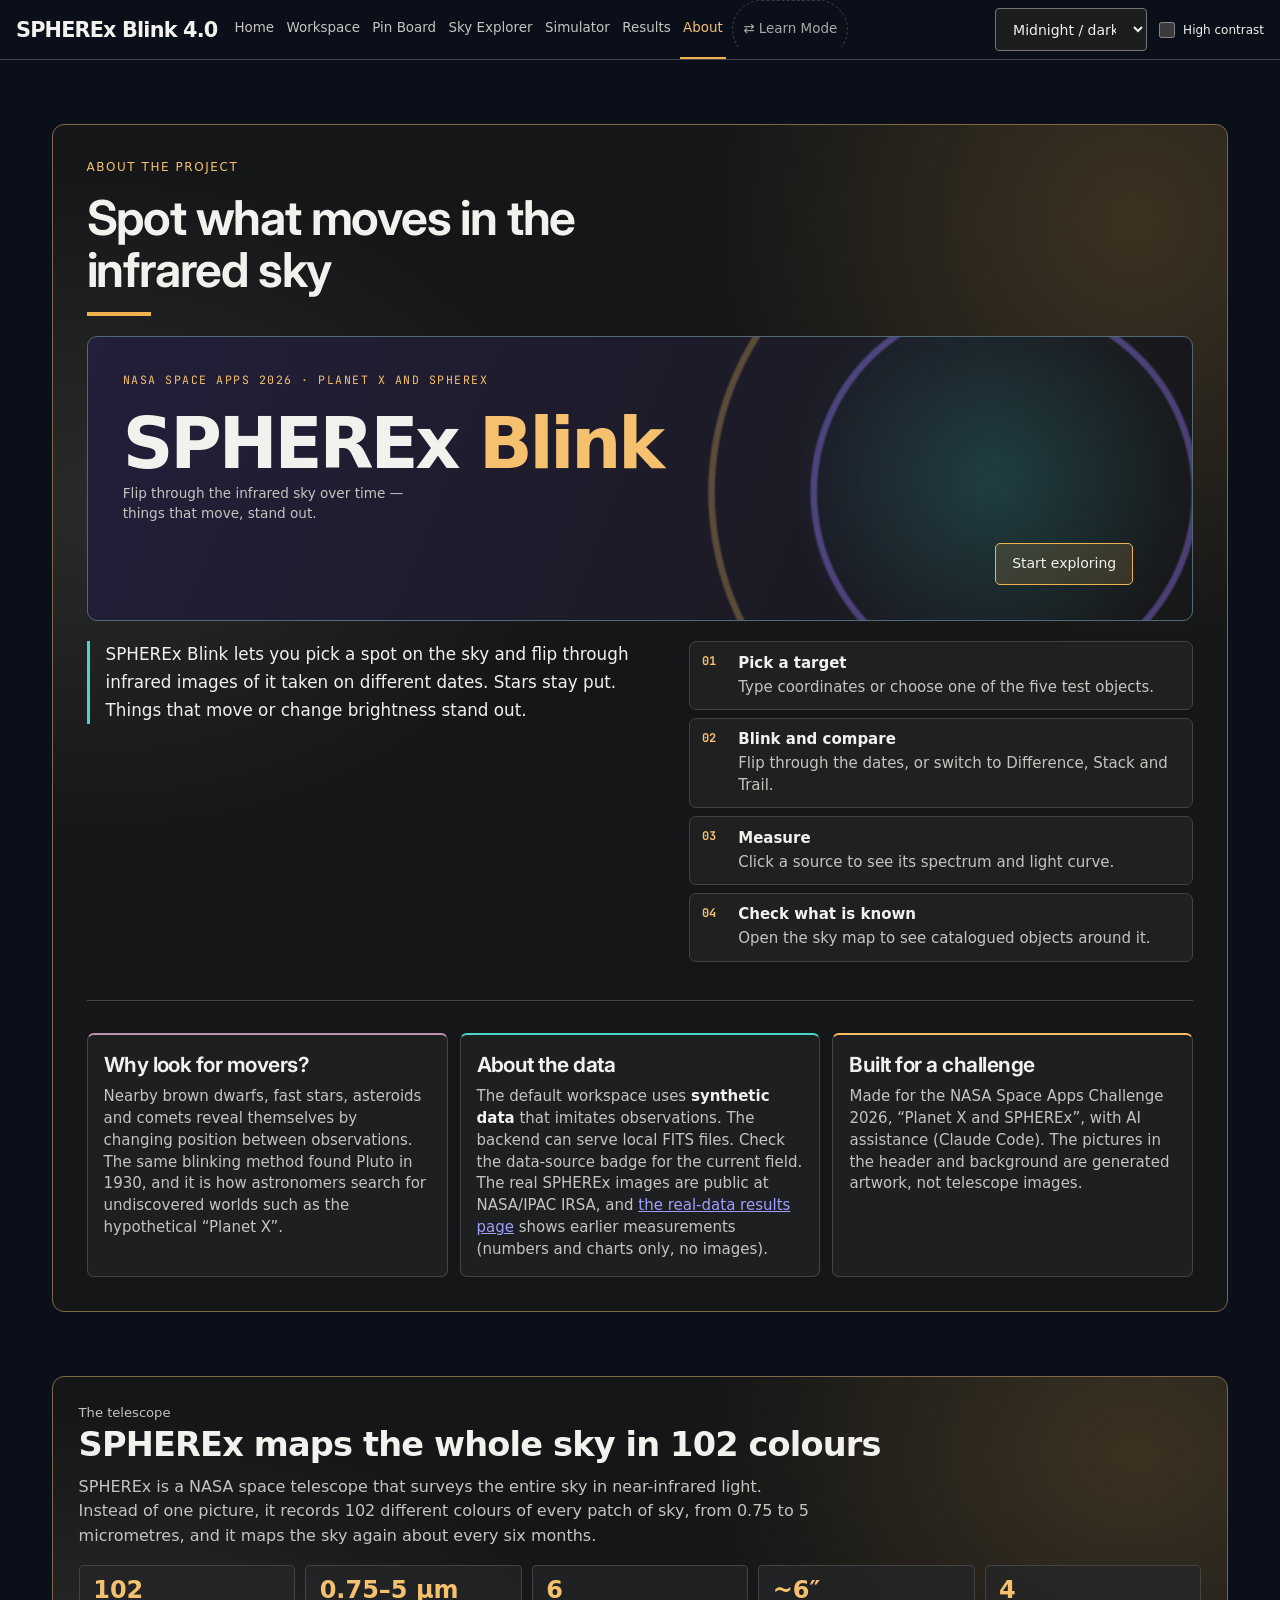
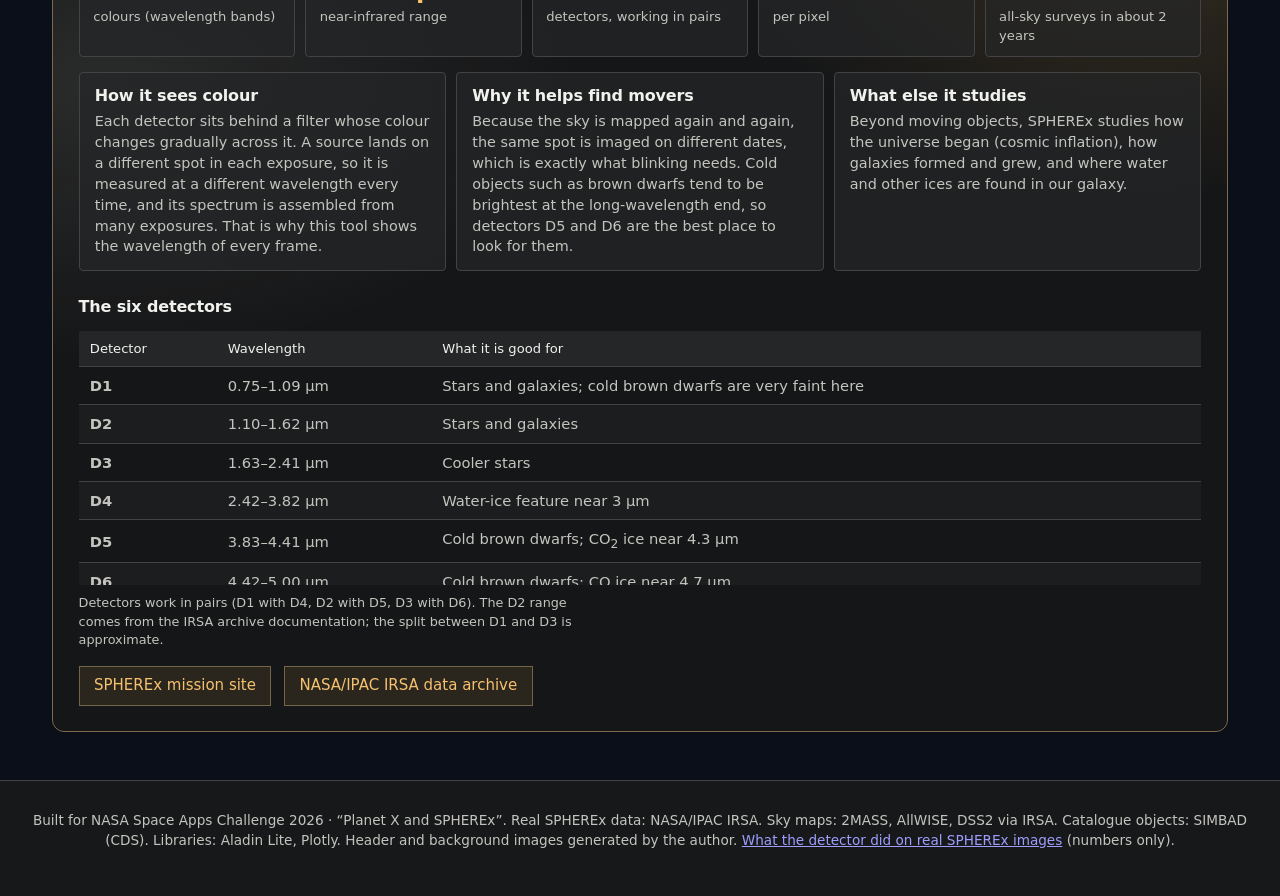
==== commit 057490bd: "Add a back-to-top arrow across the site" ====
--- a/frontend/about.html
+++ b/frontend/about.html
@@ -10,7 +10,7 @@
   <link rel="preconnect" href="https://fonts.googleapis.com">
   <link rel="preconnect" href="https://fonts.gstatic.com" crossorigin>
   <link href="https://fonts.googleapis.com/css2?family=Inter:wght@400;500;600;700&family=JetBrains+Mono:wght@400;500&family=Oswald:wght@500;700&family=Space+Grotesk:wght@500;700&display=swap" rel="stylesheet">
-  <link rel="stylesheet" href="css/styles.css?v=25">
+  <link rel="stylesheet" href="css/styles.css?v=29">
   <link rel="stylesheet" href="css/instrument.css?v=3">
   <link rel="stylesheet" href="css/contact-sheet.css?v=25">
   <link rel="stylesheet" href="css/telescope-redesign.css?v=1">
@@ -23,7 +23,7 @@
     <a class="site-brand" href="overview.html">SPHEREx Blink</a>
     <select id="theme-select" data-default-theme="midnight" aria-label="Colour theme"></select>
   </header>
-  <script type="module" src="js/siteHeader.js"></script>
+  <script type="module" src="js/siteHeader.js?v=2"></script>
   <main class="about-page" id="about-page">
     <section class="info info-aside" id="about" aria-labelledby="about-title">
       <div class="info-box">
--- a/frontend/css/styles.css
+++ b/frontend/css/styles.css
@@ -701,7 +701,37 @@
   padding: .3rem .6rem; border-radius: 8px; border: 1px solid var(--border);
   background: rgb(var(--bg-rgb) / .86); color: var(--text); font-size: .8rem; line-height: 1.35; font-variant-numeric: tabular-nums;
 }
+.sky-map-guide {
+  position: absolute; right: .5rem; bottom: 3.4rem; z-index: 6;
+  padding: .3rem .5rem; border: 1px solid var(--border); border-radius: 8px;
+  background: rgb(var(--bg-rgb) / .92); color: var(--text);
+  font: .75rem/1.35 var(--font-mono); pointer-events: none;
+}
+.sky-map-compass { display: flex; justify-content: center; gap: .6rem; }
+.sky-map-compass b { display: inline-block; }
+.sky-map-scale { margin-top: .2rem; text-align: center; }
+.sky-map-scale::after {
+  content: ""; display: block; width: var(--scale-width); height: .35rem; margin: 0 auto;
+  border: 1px solid currentColor; border-top: 0;
+}
 .sky-readout:empty { display: none; }
+.sky-cursor-coordinates {
+  position: absolute;
+  z-index: 7;
+  max-width: min(320px, calc(100% - 16px));
+  padding: 6px 9px;
+  border: 1px solid rgb(var(--accent-rgb) / .65);
+  border-radius: 8px;
+  color: #fff;
+  background: rgb(6 12 23 / .95);
+  box-shadow: 0 8px 22px rgb(0 0 0 / .5);
+  font: 11px/1.45 var(--font-mono);
+  font-variant-numeric: tabular-nums;
+  pointer-events: none;
+}
+.sky-cursor-coordinates[hidden] { display: none; }
+
+
 
 /* Full-screen map: the frame (controls + map + status line) fills the screen.
    `is-fullscreen` = real Fullscreen API or CSS fallback; `is-fallback` = CSS fallback only (see fullscreen.js). */
@@ -1608,3 +1638,20 @@
 .pr-zoom button:hover { border-color: var(--accent); }
 .pr-zoom span { min-width: 3ch; text-align: center; color: var(--text-muted); font-size: .8rem; }
 .predict.is-empty .pr-zoom { display: none; }
+
+.btn.back-to-top {
+  position: fixed;
+  inset-inline-end: max(1rem, env(safe-area-inset-right));
+  inset-block-end: max(1rem, env(safe-area-inset-bottom));
+  z-index: 20;
+  display: grid;
+  place-items: center;
+  width: 44px;
+  height: 44px;
+  padding: 0;
+  border-radius: 50%;
+  background: var(--raised);
+  color: var(--text);
+  font-size: 1.35rem;
+  line-height: 1;
+}
--- a/frontend/css/contact-sheet.css
+++ b/frontend/css/contact-sheet.css
@@ -62,10 +62,6 @@
 .view-toolbar .mode-switch label { flex: 0 1 auto; min-width: 0; }
 .view-toolbar .mode-switch span { min-width: 0; padding: 7px 12px; white-space: nowrap; }
 .view-toolbar .mode-help { width: 100%; max-width: none; min-width: 0; min-height: 0; margin: 0; padding: 2px 0 5px; text-align: left; font-size: .82rem; line-height: 1.5; }
-.colour-controls { grid-template-columns: minmax(10rem,14rem) minmax(0,1fr); align-items: center; max-width: none; margin: 0 12px .7rem; }
-.colour-controls label { align-content: start; }
-.colour-statuses { display: flex; flex-wrap: wrap; align-items: center; gap: .3rem .8rem; min-width: 0; color: var(--text-muted); font-size: .82rem; line-height: 1.45; }
-.colour-statuses span { min-width: 0; }
 .image-well { background: #050607; border-block: 1px solid var(--border); }
 #workspace .image-well .stage { width: min(100%, max(24rem, 65svh), 54rem); max-width: none; border: 0; border-radius: 0; box-shadow: none; }
 .stage-tools { flex-direction: column; }
@@ -100,6 +96,17 @@
 .analysis-workbench > .analysis-results, .analysis-workbench > .measure { grid-column: auto; min-width: 0; margin: 0; max-width: none; }
 .analysis-workbench > .ws-toc { grid-column: 1 / -1; margin: 0; }
 #workspace .measure, #workspace .analysis-results { grid-column: auto; }
+#workspace .textan { grid-column: 1 / -1; }
+#workspace > .workspace-analysis { grid-column: 1 / -1; min-width: 0; margin: 0; overflow: hidden; border: 1px solid var(--border); border-radius: var(--radius); background: var(--surface); }
+.workspace-analysis > summary { display: flex; align-items: center; justify-content: space-between; gap: .45rem 1rem; flex-wrap: wrap; padding: .9rem 1rem; cursor: pointer; color: var(--text); list-style: none; }
+.workspace-analysis > summary::-webkit-details-marker { display: none; }
+.workspace-analysis > summary::after { flex: 0 0 auto; content: "+"; color: var(--accent-text); font: 700 1.2rem/1 var(--font-mono); }
+.workspace-analysis[open] > summary::after { content: "−"; }
+.workspace-analysis > summary:focus-visible { outline: 2px solid var(--accent); outline-offset: -3px; }
+.workspace-analysis-title { font-weight: 700; }
+.workspace-analysis-hint { color: var(--text-muted); font-size: .86rem; }
+.workspace-analysis-content { display: grid; grid-template-columns: minmax(0,1fr); gap: 10px; padding: 10px; border-top: 1px solid var(--border); }
+.workspace-analysis-content > .panel { grid-column: 1; min-width: 0; margin: 0; max-width: none; }
 #workspace :is(.sequence-controls,.info-aside) { grid-column: 1 / -1; }
 #workspace .info-aside { position: static; }
 #about .hero-title { padding: 12px 0; margin-bottom: 16px; }
@@ -158,8 +165,31 @@
   #workspace .panel { padding: 12px; }
   #workspace .player { padding: 0; }
   #workspace .image-well .stage { width: 100%; }
-  .colour-controls { grid-template-columns: minmax(0,1fr); }
 }
 @media (pointer: coarse) {
   html[data-theme] :is(.btn,.chip,.mode-switch span,.panel-toggle) { min-height: 44px; }
 }
+
+/* Expanded image view keeps the current frame and observation controls together. */
+#workspace.layout.image-expanded {
+  max-width: 1640px;
+  grid-template-columns: minmax(0, 1fr);
+}
+#workspace.image-expanded > :is(#controls-panel, #inspector) { display: none; }
+#workspace.image-expanded .image-well .stage {
+  width: min(100%, max(30rem, 88svh), 75rem);
+}
+.expanded-image-info {
+  display: grid;
+  gap: .75rem;
+  width: min(100%, 75rem);
+  margin-inline: auto;
+  padding: .85rem;
+}
+.expanded-image-info .meta {
+  display: grid;
+  grid-template-columns: repeat(auto-fit, minmax(120px, 1fr));
+  gap: .4rem .85rem;
+  margin: 0;
+}
+.expanded-image-info .tl-field { height: clamp(8rem, 22vh, 13rem); }
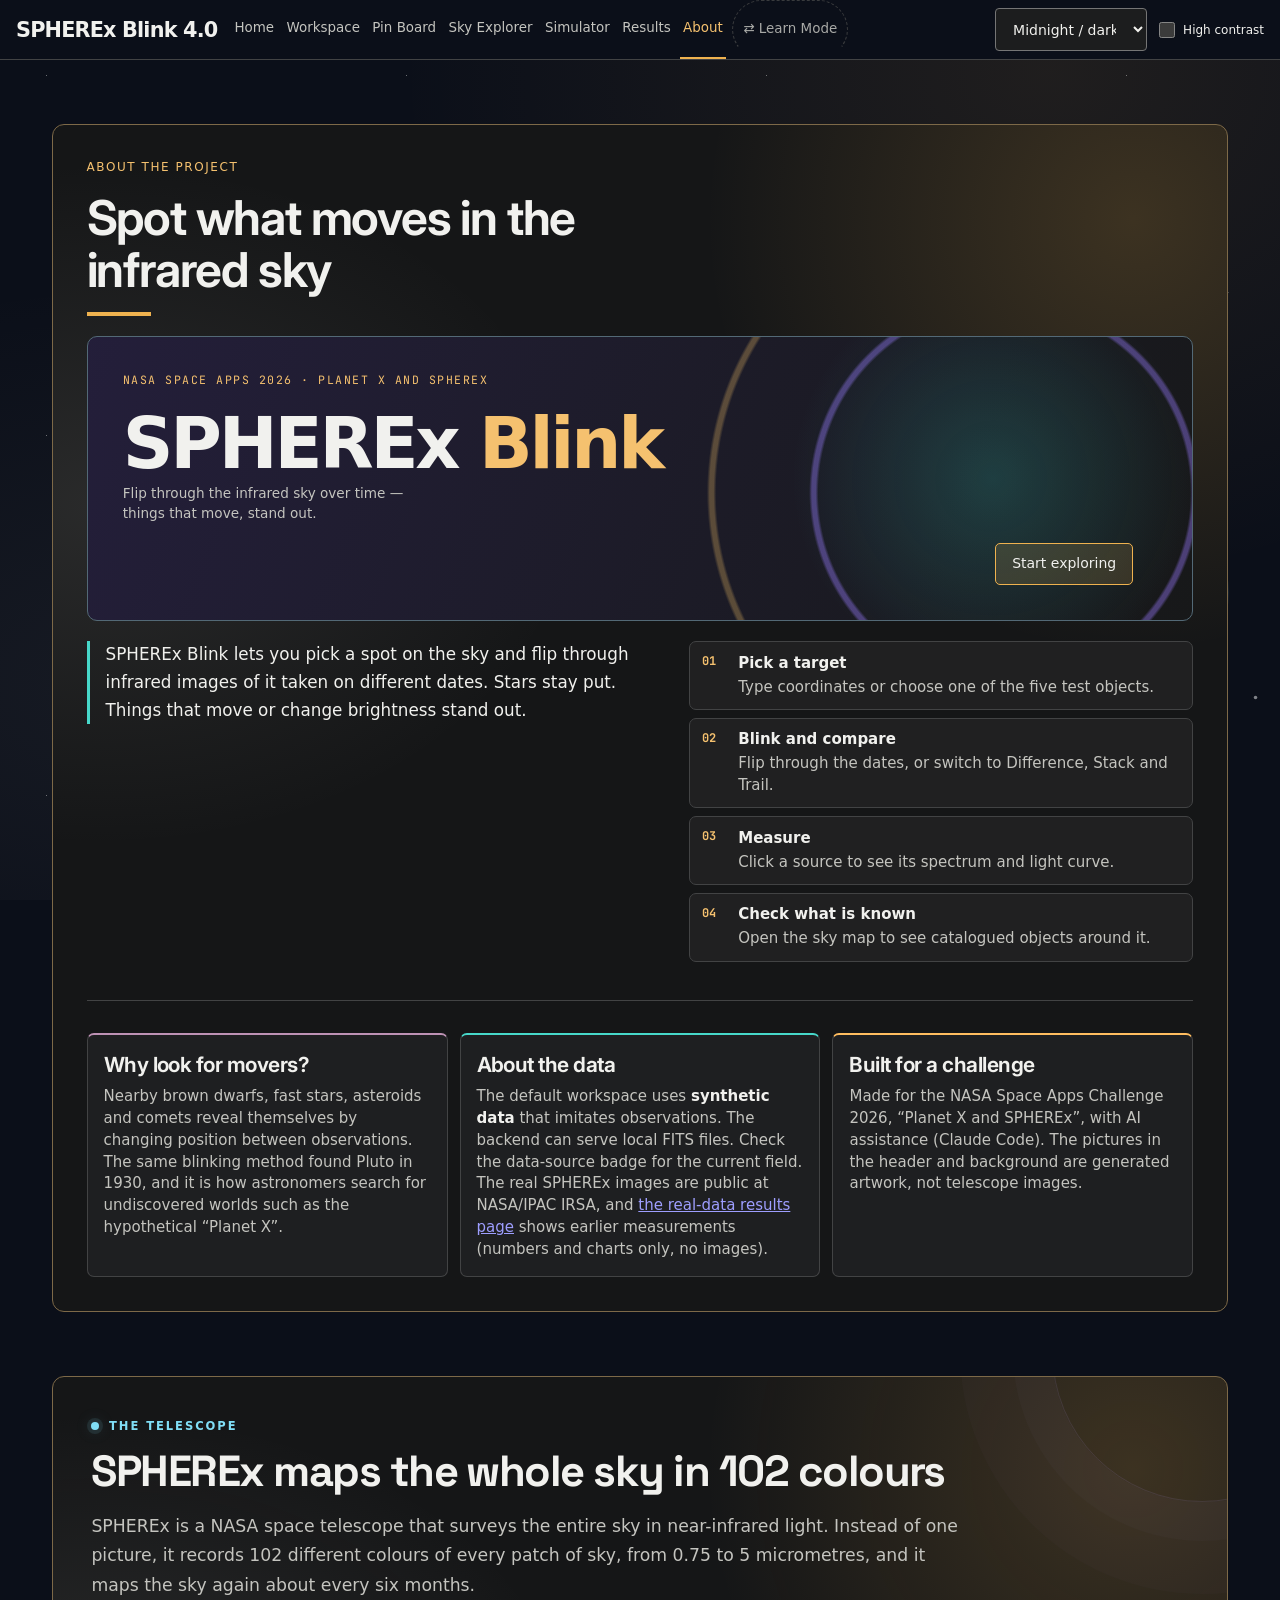
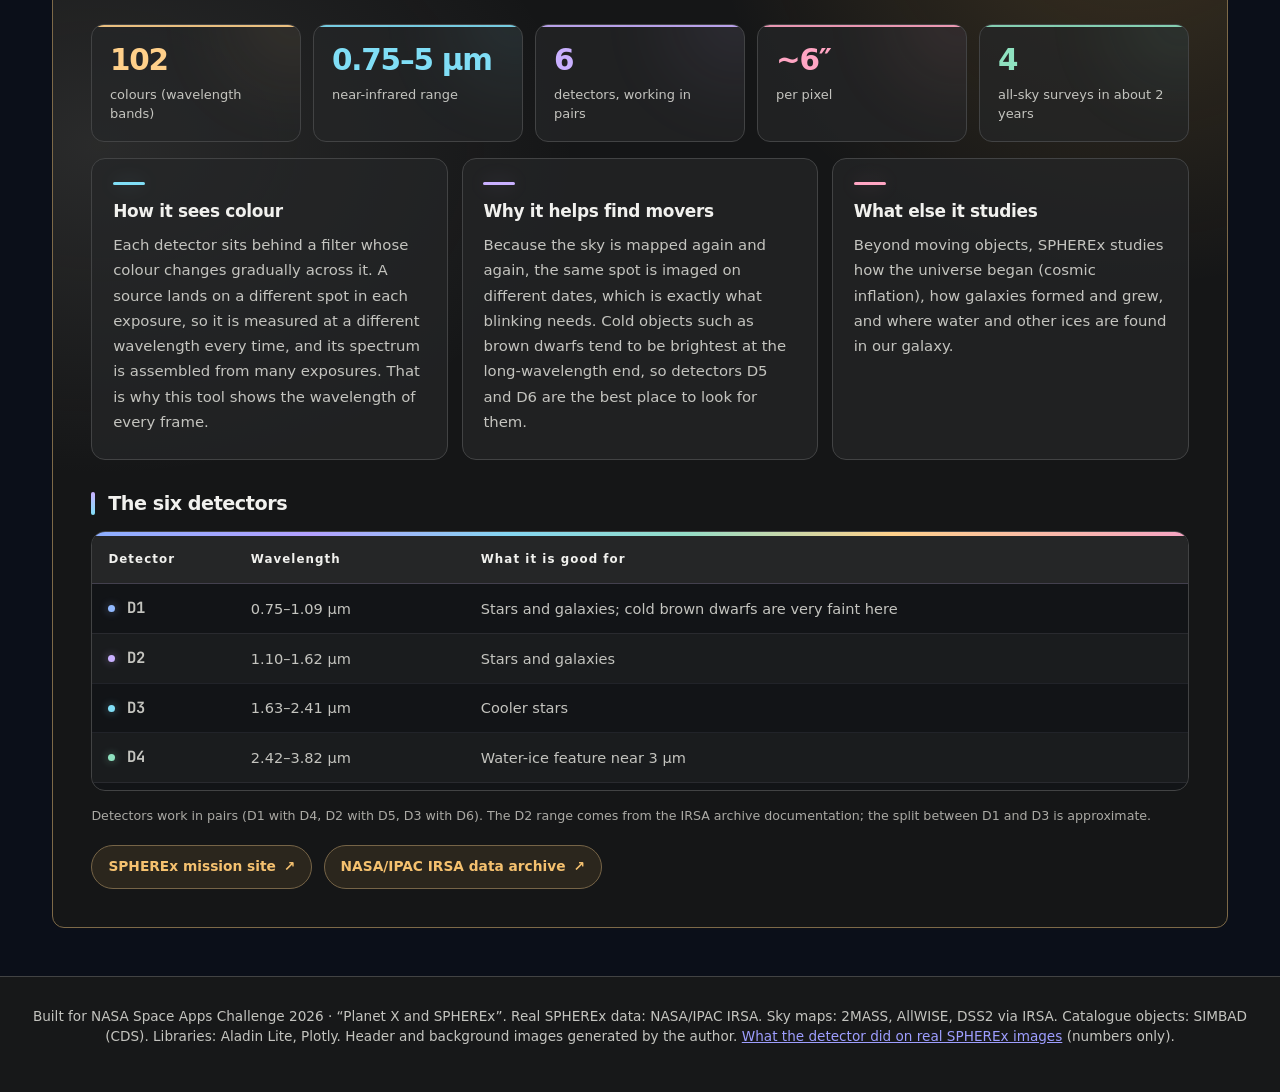
==== commit 912db910: "Enable refreshed scroll-aware site navigation assets on frontend/about.html" ====
--- a/frontend/about.html
+++ b/frontend/about.html
@@ -10,8 +10,8 @@
   <link rel="preconnect" href="https://fonts.googleapis.com">
   <link rel="preconnect" href="https://fonts.gstatic.com" crossorigin>
   <link href="https://fonts.googleapis.com/css2?family=Inter:wght@400;500;600;700&family=JetBrains+Mono:wght@400;500&family=Oswald:wght@500;700&family=Space+Grotesk:wght@500;700&display=swap" rel="stylesheet">
-  <link rel="stylesheet" href="css/styles.css?v=29">
-  <link rel="stylesheet" href="css/instrument.css?v=3">
+  <link rel="stylesheet" href="css/styles.css?v=30">
+  <link rel="stylesheet" href="css/instrument.css?v=4">
   <link rel="stylesheet" href="css/contact-sheet.css?v=25">
   <link rel="stylesheet" href="css/telescope-redesign.css?v=1">
   <link rel="stylesheet" href="css/about-theme.css">
@@ -23,7 +23,7 @@
     <a class="site-brand" href="overview.html">SPHEREx Blink</a>
     <select id="theme-select" data-default-theme="midnight" aria-label="Colour theme"></select>
   </header>
-  <script type="module" src="js/siteHeader.js?v=2"></script>
+  <script type="module" src="js/siteHeader.js?v=3"></script>
   <main class="about-page" id="about-page">
     <section class="info info-aside" id="about" aria-labelledby="about-title">
       <div class="info-box">
--- a/frontend/css/styles.css
+++ b/frontend/css/styles.css
@@ -37,6 +37,9 @@
   --learn-notice-surface: #FFF2E9; --learn-notice-text: #49291D;
   --learn-teal: #29AAB5; --learn-check: #70D8A2; --learn-check-line: #D9D1ED;
   --learn-spectrum-violet: #6753BE; --learn-spectrum-blue: #4D9DE2;
+  /* the mission guide box: a deep-blue island in every theme */
+  --mission-bg: #121A26; --mission-raised: #1A2433; --mission-border: #2E3D52; --mission-blue: #6F93BF; --mission-blue-rgb: 111 147 191;
+  --mission-blue-text: #9DB5D3; --mission-text: #E6EBF2; --mission-muted: #B0BBCA; --mission-faint: #8E9AAB;
   --learn-spectrum-green: #39AD78; --learn-spectrum-yellow: #E0C33E;
   --learn-spectrum-orange: #EE8333; --learn-spectrum-red: #D95148;
   --learn-spectrum-deep-violet: #74297E; --learn-spectrum-indigo: #2D316D;
@@ -678,6 +681,7 @@
 /* Second row: full-width panels */
 .measure, .context { grid-column: 1 / -1; }
 .measure p, .context p { margin: .4rem 0; }
+#context-title { min-height: 24px; }
 .measure-pos { font-variant-numeric: tabular-nums; font-size: .88rem; }
 .charts { display: grid; grid-template-columns: 1fr 1fr; gap: 1rem; margin-top: .6rem; }
 .chart { margin: 0; padding: .6rem; border: 1px solid var(--border); border-radius: var(--radius-sm); background: var(--chart-bg); }
@@ -1438,6 +1442,9 @@
 .mission-catalogue details { border-top: 1px solid var(--border); padding: 6px 0; }
 .mission-catalogue summary { cursor: pointer; font-weight: 600; }
 .mission-catalogue ul { margin: 6px 0; padding-left: 1.2em; }
+.mission-runner { --accent: var(--mission-blue); --accent-hi: var(--mission-blue-text); --accent-text: var(--mission-blue-text); --accent-rgb: var(--mission-blue-rgb); --on-accent: #06142A;
+  --surface: var(--mission-bg); --raised: var(--mission-raised); --border: var(--mission-border); --field: #081428; --control-border: var(--mission-border);
+  --text: var(--mission-text); --text-muted: var(--mission-muted); --text-faint: var(--mission-faint); color-scheme: dark; }
 .mission-runner { position: fixed; right: 16px; bottom: 16px; z-index: 1000; width: min(380px, calc(100vw - 32px)); max-height: 72vh; overflow: auto;
   background: linear-gradient(160deg, rgb(var(--accent-rgb) / .14), transparent 45%), var(--surface); color: var(--text);
   border: 1px solid rgb(var(--accent-rgb) / .6); border-radius: var(--radius); box-shadow: var(--shadow), 0 0 0 4px rgb(var(--accent-rgb) / .08); }
--- a/frontend/css/instrument.css
+++ b/frontend/css/instrument.css
@@ -6,6 +6,26 @@
   --radius-sm: 4px;
 }
 html[data-theme] body { background: var(--bg); font: 400 15px/1.45 var(--font-body); }
+/* Still CSS starfield shared by the site: visual only, with no canvas or animation. */
+html[data-theme] {
+  --static-space-stars:
+    radial-gradient(1px 1px at 13% 21%, rgb(var(--text-rgb) / .42) 50%, transparent 60%),
+    radial-gradient(1.5px 1.5px at 72% 38%, rgb(var(--text-rgb) / .34) 50%, transparent 60%),
+    radial-gradient(1px 1px at 42% 82%, rgb(var(--text-rgb) / .3) 50%, transparent 60%),
+    radial-gradient(ellipse at 82% 8%, rgb(var(--accent-rgb) / .09), transparent 44%),
+    radial-gradient(ellipse at 12% 76%, rgb(var(--alt-rgb) / .06), transparent 42%);
+  --static-space-background: var(--static-space-stars), url("../img/earth-spherex-static.svg");
+  --panel-alpha: .87;
+}
+html[data-theme="midnight"] { --panel-alpha: .8; }
+html[data-theme]:not([data-contrast="high"]) body {
+  background-color: var(--bg);
+  background-image: var(--static-space-background);
+  background-size: 360px 360px, 440px 440px, 520px 520px, cover, cover, clamp(250px, 52vw, 720px) auto;
+  background-position: 0 0, 90px 70px, 220px 40px, center, center, right -5vw bottom 8vh;
+  background-repeat: repeat, repeat, repeat, no-repeat, no-repeat, no-repeat;
+  background-attachment: fixed;
+}
 html[data-theme] :is(h1,h2,h3) { font-weight: 650; letter-spacing: -.025em; line-height: 1.2; }
 html[data-theme] :is(.btn,.chip,.hero-cta,.stage-btn,select,input[type=text],input[type=search],input[type=date],input[type=number]) {
   font: 500 .875rem/1.25 var(--font-body);
@@ -29,6 +49,19 @@
 html[data-theme] .chip[aria-pressed=true] { color: var(--accent-text); border-color: var(--accent); background: var(--raised); }
 html[data-theme] .btn:disabled { opacity: .55; }
 html[data-theme] .panel { min-width: 0; border: 1px solid var(--border); border-radius: 5px; padding: 16px; }
+html[data-theme]:not([data-contrast="high"]) .panel,
+html[data-theme]:not([data-contrast="high"]) .info-box {
+  background: rgb(var(--surface-rgb) / var(--panel-alpha));
+  backdrop-filter: blur(7px);
+  -webkit-backdrop-filter: blur(7px);
+}
+html[data-theme]:not([data-contrast="high"]) #workspace > .workspace-analysis {
+  background: rgb(var(--surface-rgb) / var(--panel-alpha));
+  backdrop-filter: blur(8px);
+  -webkit-backdrop-filter: blur(8px);
+}
+html[data-contrast="high"] body { background: var(--bg); background-image: none; }
+html[data-contrast="high"] .info-box { background: var(--surface); backdrop-filter: none; -webkit-backdrop-filter: none; }
 html[data-theme] .panel h2 { font-size: 1.16rem; margin: 0 0 .7rem; }
 html[data-theme] .panel h3 { font-size: .95rem; }
 input[type=range] { accent-color: var(--accent); }
@@ -62,10 +95,23 @@
 
 /* One application masthead. The compact menu overlays the page in normal tab order. */
 .site-header {
-  position: relative; z-index: 6; min-height: 60px; display: flex;
+  position: sticky; top: 0; z-index: 1000; min-height: 60px; display: flex;
   align-items: center; gap: clamp(16px, 3vw, 48px);
   padding: 0 max(16px, calc((100% - 1440px) / 2 + 20px));
   background: var(--bg); border-bottom: 1px solid var(--border);
+  transition: transform .24s ease, background .3s ease;
+}
+.site-header.is-hidden {
+  transform: translate3d(0, calc(-100% - 2px), 0);
+  pointer-events: none;
+}
+/* Keyboard focus must never be trapped in the off-screen navigation. */
+.site-header.is-hidden:focus-within {
+  transform: translate3d(0, 0, 0);
+  pointer-events: auto;
+}
+@media (prefers-reduced-motion: reduce) {
+  .site-header { transition: none; }
 }
 .site-brand { white-space: nowrap; color: var(--text); font: 700 1.3rem var(--font-head); letter-spacing: -.04em; text-decoration: none; }
 .project-menu { flex: 1; min-width: 0; display: flex; align-items: center; justify-content: flex-start; gap: 14px; }
--- a/frontend/css/telescope-redesign.css
+++ b/frontend/css/telescope-redesign.css
@@ -0,0 +1,426 @@
+/* ============================================================
+   SPHEREx Blink — telescope section refresh
+   Add AFTER css/styles.css; no changes to your existing HTML.
+   Scoped to #telescope so Science Mode stays untouched.
+   ============================================================ */
+
+#telescope {
+  --tel-gold: #ffd08a;
+  --tel-cyan: #80def6;
+  --tel-violet: #c9b0ff;
+  --tel-pink: #ffa5c3;
+  --tel-green: #8fe2c0;
+  --tel-blue: #91b9ff;
+  --tel-base: #181b25;
+  --tel-panel: #1e2230;
+  --tel-border: rgb(180 174 234 / .19);
+  --tel-ink: #f8f7ff;
+  --tel-secondary: #c6c6d4;
+  --tel-minor: #a9abbe;
+  --tel-glow: rgb(139 105 244 / .11);
+}
+
+#telescope .info-box {
+  position: relative;
+  isolation: isolate;
+  overflow: hidden;
+  border: 1px solid rgb(172 161 222 / .26);
+  border-radius: 22px;
+  background:
+    radial-gradient(ellipse 55% 43% at 100% -10%, rgb(114 75 187 / .17), transparent 85%),
+    radial-gradient(ellipse 48% 44% at -12% 52%, rgb(42 169 210 / .065), transparent 90%),
+    linear-gradient(155deg, #1b1e2a 0%, var(--tel-base) 58%, #171923 100%);
+  box-shadow: 0 26px 80px -48px rgb(0 0 0 / .8), inset 0 1px 0 rgb(255 255 255 / .045);
+  padding: clamp(1.4rem, 3vw, 2.6rem);
+}
+
+/* A thin, quiet wavelength gradient instead of another large illustration. */
+#telescope .info-box::before {
+  content: "";
+  position: absolute;
+  inset: 0 0 auto;
+  height: 3px;
+  background: linear-gradient(90deg, #799fff, #a994ff 24%, #ec9ccd 48%, #ffc47f 73%, #82dfdf);
+  opacity: .92;
+}
+#telescope .info-box::after {
+  content: "";
+  position: absolute;
+  width: 300px;
+  height: 300px;
+  right: -125px;
+  top: -175px;
+  border: 1px solid rgb(177 156 245 / .12);
+  border-radius: 50%;
+  box-shadow: 0 0 0 39px rgb(177 156 245 / .025), 0 0 0 92px rgb(177 156 245 / .019);
+  pointer-events: none;
+  z-index: -1;
+}
+
+#telescope .info-kicker {
+  display: inline-flex;
+  align-items: center;
+  gap: .6rem;
+  margin: 0 0 .85rem;
+  color: var(--tel-cyan);
+  font: 700 .72rem/1.3 var(--font-body, system-ui, sans-serif);
+  letter-spacing: .17em;
+  text-transform: uppercase;
+}
+#telescope .info-kicker::before {
+  content: "";
+  width: 8px;
+  height: 8px;
+  border-radius: 50%;
+  background: var(--tel-cyan);
+  box-shadow: 0 0 0 4px rgb(128 222 246 / .10), 0 0 16px rgb(128 222 246 / .25);
+}
+#telescope h2 {
+  max-width: 1000px;
+  margin-bottom: 1rem;
+  color: var(--tel-ink);
+  font-family: "Space Grotesk", var(--font-body, system-ui, sans-serif);
+  font-weight: 700;
+  font-size: clamp(2rem, 3.4vw, 3.25rem);
+  line-height: 1.12;
+  letter-spacing: -.035em;
+  text-wrap: balance;
+}
+#telescope h2::after {
+  width: 112px;
+  height: 4px;
+  margin-top: 1.1rem;
+  border-radius: 999px;
+  background: linear-gradient(90deg, var(--tel-gold), var(--tel-pink), var(--tel-violet));
+}
+#telescope p.info-lead {
+  max-width: 80ch;
+  margin-bottom: 1.5rem;
+  color: #e4e1ee;
+  font-size: clamp(1rem, 1.35vw, 1.14rem);
+  line-height: 1.7;
+}
+
+/* Five clearly separated key numbers — colour helps scanning. */
+#telescope .stats {
+  grid-template-columns: repeat(5, minmax(0, 1fr));
+  gap: .8rem;
+  margin: 1.4rem 0 0;
+}
+#telescope .stats li {
+  --tel-tone: var(--tel-gold);
+  position: relative;
+  min-width: 0;
+  min-height: 118px;
+  padding: 1.15rem 1.1rem 1rem;
+  overflow: hidden;
+  border: 1px solid var(--tel-border);
+  border-radius: 13px;
+  background: linear-gradient(150deg, rgb(255 255 255 / .046), rgb(255 255 255 / .017));
+  transition: transform .2s ease, border-color .2s ease, background .2s ease;
+}
+#telescope .stats li:nth-child(2) { --tel-tone: var(--tel-cyan); }
+#telescope .stats li:nth-child(3) { --tel-tone: var(--tel-violet); }
+#telescope .stats li:nth-child(4) { --tel-tone: var(--tel-pink); }
+#telescope .stats li:nth-child(5) { --tel-tone: var(--tel-green); }
+#telescope .stats li::before {
+  content: "";
+  position: absolute;
+  top: 0;
+  left: 0;
+  right: 0;
+  height: 2px;
+  background: var(--tel-tone);
+  opacity: .9;
+}
+#telescope .stats li::after {
+  content: "";
+  position: absolute;
+  width: 100px;
+  height: 100px;
+  right: -43px;
+  top: -57px;
+  border-radius: 50%;
+  background: var(--tel-tone);
+  filter: blur(50px);
+  opacity: .15;
+  pointer-events: none;
+}
+#telescope .stats b {
+  display: block;
+  margin-bottom: .5rem;
+  font-family: var(--font-body, system-ui, sans-serif);
+  font-size: clamp(1.55rem, 2.3vw, 2.1rem);
+  font-weight: 750;
+  line-height: 1.1;
+  letter-spacing: -.04em;
+  color: var(--tel-tone);
+  white-space: nowrap;
+}
+#telescope .stats span {
+  display: block;
+  color: var(--tel-secondary);
+  font-size: .81rem;
+  line-height: 1.45;
+  letter-spacing: 0;
+}
+@media (hover: hover) {
+  #telescope .stats li:hover {
+    transform: translateY(-3px);
+    border-color: rgb(199 183 255 / .40);
+    background: linear-gradient(150deg, rgb(255 255 255 / .085), rgb(255 255 255 / .03));
+  }
+}
+
+/* Three explanatory panels, with understated spectral signposts. */
+#telescope .info-cols {
+  grid-template-columns: repeat(3, minmax(0, 1fr));
+  gap: .85rem;
+  margin-top: 1rem;
+  padding-top: 0;
+  border-top: 0;
+}
+#telescope .info-cols > div {
+  --tel-tone: var(--tel-cyan);
+  position: relative;
+  padding: 1.4rem 1.3rem 1.45rem;
+  border: 1px solid var(--tel-border);
+  border-radius: 14px;
+  background: linear-gradient(145deg, rgb(47 52 70 / .55), rgb(24 28 40 / .78));
+}
+#telescope .info-cols > div:nth-child(2) { --tel-tone: var(--tel-violet); }
+#telescope .info-cols > div:nth-child(3) { --tel-tone: var(--tel-pink); }
+#telescope .info-cols > div::before {
+  content: "";
+  display: block;
+  width: 32px;
+  height: 3px;
+  margin-bottom: .95rem;
+  border-radius: 999px;
+  background: var(--tel-tone);
+  box-shadow: 0 0 20px color-mix(in srgb, var(--tel-tone), transparent 76%);
+}
+#telescope .info-cols h3 {
+  margin-bottom: .65rem;
+  color: var(--tel-ink);
+  font-family: var(--font-body, system-ui, sans-serif);
+  font-weight: 700;
+  font-size: 1.06rem;
+  letter-spacing: -.02em;
+  line-height: 1.35;
+}
+#telescope .info-cols p {
+  max-width: unset;
+  margin-bottom: 0;
+  color: var(--tel-secondary);
+  font-size: .93rem;
+  line-height: 1.7;
+}
+
+#telescope .info-box > h3 {
+  display: flex;
+  align-items: center;
+  gap: .8rem;
+  margin: 2rem 0 .95rem !important;
+  color: var(--tel-ink);
+  font-family: var(--font-body, system-ui, sans-serif);
+  font-size: 1.2rem;
+  font-weight: 750;
+  letter-spacing: -.025em;
+}
+#telescope .info-box > h3::before {
+  content: "";
+  width: 4px;
+  height: 1.15em;
+  border-radius: 999px;
+  background: linear-gradient(var(--tel-violet), var(--tel-cyan));
+}
+
+/* Table: the six colour bands feel like a continuous spectrum. */
+#telescope .table-scroll {
+  position: relative;
+  overflow-x: auto;
+  border: 1px solid var(--tel-border);
+  border-radius: 14px;
+  background: rgb(11 14 25 / .23);
+}
+#telescope .table-scroll::before {
+  content: "";
+  display: block;
+  min-width: 500px;
+  height: 4px;
+  background: linear-gradient(90deg, #8dafff 0%, #b3a1ff 20%, #85d6f1 38%, #94ddc8 54%, #ffd18b 73%, #f6a5c4 100%);
+}
+#telescope .det-table {
+  margin: 0;
+  width: 100%;
+  min-width: 500px;
+  border-collapse: collapse;
+  font-size: .91rem;
+  font-variant-numeric: tabular-nums;
+}
+#telescope .det-table th {
+  padding: .95rem 1rem;
+  background: rgb(156 145 220 / .09);
+  border-bottom: 1px solid rgb(183 170 233 / .2);
+  color: #d4d2e3;
+  font-size: .74rem;
+  font-weight: 700;
+  letter-spacing: .09em;
+}
+#telescope .det-table td {
+  padding: .82rem 1rem;
+  border-bottom: 1px solid rgb(187 187 217 / .09);
+  color: #eceaf4;
+  line-height: 1.45;
+}
+#telescope .det-table tbody tr:nth-child(even) { background: rgb(207 199 255 / .032); }
+#telescope .det-table tbody tr:last-child td { border-bottom: 0; }
+#telescope .det-table tbody tr:hover { background: rgb(145 163 255 / .10); }
+#telescope .det-table tbody tr:nth-child(1) { --tel-row: var(--tel-blue); }
+#telescope .det-table tbody tr:nth-child(2) { --tel-row: var(--tel-violet); }
+#telescope .det-table tbody tr:nth-child(3) { --tel-row: var(--tel-cyan); }
+#telescope .det-table tbody tr:nth-child(4) { --tel-row: var(--tel-green); }
+#telescope .det-table tbody tr:nth-child(5) { --tel-row: var(--tel-gold); }
+#telescope .det-table tbody tr:nth-child(6) { --tel-row: var(--tel-pink); }
+#telescope .det-table td:first-child {
+  width: 13%;
+  font-family: var(--font-mono, monospace);
+  font-size: .97rem;
+  font-weight: 700;
+  color: var(--tel-row);
+  white-space: nowrap;
+}
+#telescope .det-table td:first-child::before {
+  content: "";
+  display: inline-block;
+  width: 7px;
+  height: 7px;
+  margin-right: .7rem;
+  vertical-align: .08em;
+  border-radius: 50%;
+  background: var(--tel-row);
+  box-shadow: 0 0 9px color-mix(in srgb, var(--tel-row), transparent 55%);
+}
+#telescope .det-table td:nth-child(2) {
+  width: 21%;
+  color: #e8e7f5;
+  white-space: nowrap;
+}
+#telescope .det-table td:last-child { color: var(--tel-secondary); }
+
+#telescope p.info-note {
+  max-width: 100%;
+  margin: .95rem 0 1rem !important;
+  color: var(--tel-minor);
+  font-size: .79rem !important;
+  line-height: 1.6;
+}
+#telescope .info-links { gap: .7rem; margin-top: 1.2rem; }
+#telescope .info-links a {
+  display: inline-flex;
+  align-items: center;
+  gap: .5rem;
+  border: 1px solid rgb(169 152 239 / .3);
+  border-radius: 999px;
+  padding: .68rem 1rem;
+  background: rgb(155 134 234 / .09);
+  color: #e0d9ff;
+  font-size: .86rem;
+  font-weight: 650;
+  transition: background .18s ease, border-color .18s ease, transform .18s ease;
+}
+#telescope .info-links a::after { content: "↗"; font-size: 1em; }
+#telescope .info-links a:hover {
+  transform: translateY(-2px);
+  border-color: rgb(192 170 255 / .65);
+  background: rgb(165 135 255 / .18);
+  color: #fff;
+}
+#telescope .info-links a:focus-visible { outline: 2px solid var(--tel-gold); outline-offset: 3px; }
+
+/* Light/paper themes retain their own light look. */
+html:not([data-theme="midnight"]):not([data-contrast="high"]) #telescope {
+  --tel-gold: #94601d;
+  --tel-cyan: #176c8b;
+  --tel-violet: #6846a9;
+  --tel-pink: #a23f6e;
+  --tel-green: #1f7960;
+  --tel-blue: #345da1;
+  --tel-border: rgb(98 81 145 / .20);
+  --tel-ink: #26213b;
+  --tel-secondary: #504b60;
+  --tel-minor: #666276;
+}
+html:not([data-theme="midnight"]):not([data-contrast="high"]) #telescope .info-box {
+  background: radial-gradient(ellipse 60% 48% at 100% -20%, rgb(163 132 223 / .14), transparent 85%),
+              linear-gradient(145deg, #fdfcff, #f4f2fb 100%);
+  border-color: rgb(111 95 164 / .24);
+  box-shadow: 0 24px 60px -45px rgb(57 42 109 / .24);
+}
+html:not([data-theme="midnight"]):not([data-contrast="high"]) #telescope p.info-lead { color: #373148; }
+html:not([data-theme="midnight"]):not([data-contrast="high"]) #telescope .stats li,
+html:not([data-theme="midnight"]):not([data-contrast="high"]) #telescope .info-cols > div {
+  background: rgb(255 255 255 / .72);
+}
+html:not([data-theme="midnight"]):not([data-contrast="high"]) #telescope .table-scroll { background: #fff; }
+html:not([data-theme="midnight"]):not([data-contrast="high"]) #telescope .det-table th { background: #f0ebf8; color: #625776; }
+html:not([data-theme="midnight"]):not([data-contrast="high"]) #telescope .det-table td { color: #352f45; }
+html:not([data-theme="midnight"]):not([data-contrast="high"]) #telescope .det-table td:first-child { color: var(--tel-row); }
+html:not([data-theme="midnight"]):not([data-contrast="high"]) #telescope .det-table td:last-child { color: #595366; }
+html:not([data-theme="midnight"]):not([data-contrast="high"]) #telescope .det-table tbody tr:nth-child(even) { background: rgb(88 63 147 / .025); }
+html:not([data-theme="midnight"]):not([data-contrast="high"]) #telescope .det-table tbody tr:hover { background: rgb(120 93 196 / .09); }
+html:not([data-theme="midnight"]):not([data-contrast="high"]) #telescope .info-links a { color: #593b9c; background: #f4f0fc; }
+html:not([data-theme="midnight"]):not([data-contrast="high"]) #telescope .info-links a:hover { color: #341d71; background: #e9e0fc; }
+
+/* Honor the project's explicit high-contrast accessibility mode. */
+html[data-contrast="high"] #telescope {
+  --tel-border: #fff;
+  --tel-ink: #fff;
+  --tel-secondary: #fff;
+  --tel-minor: #fff;
+  --tel-gold: #ffff00;
+  --tel-cyan: #ffff00;
+  --tel-violet: #ffff00;
+  --tel-pink: #ffff00;
+  --tel-green: #ffff00;
+  --tel-blue: #ffff00;
+}
+html[data-contrast="high"] #telescope .info-box,
+html[data-contrast="high"] #telescope .stats li,
+html[data-contrast="high"] #telescope .info-cols > div,
+html[data-contrast="high"] #telescope .table-scroll,
+html[data-contrast="high"] #telescope .det-table th,
+html[data-contrast="high"] #telescope .info-links a {
+  background: #000;
+  border-color: #fff;
+  color: #fff;
+}
+html[data-contrast="high"] #telescope .info-box::before,
+html[data-contrast="high"] #telescope .table-scroll::before { background: #ffff00; }
+html[data-contrast="high"] #telescope :is(.info-lead, .det-table td, .det-table th, .det-table td:last-child) { color: #fff; }
+
+@media (max-width: 1000px) {
+  #telescope .stats { grid-template-columns: repeat(3, minmax(0, 1fr)); }
+  #telescope .info-cols { grid-template-columns: repeat(2, minmax(0, 1fr)); }
+  #telescope .info-cols > div:last-child { grid-column: 1 / -1; }
+}
+@media (max-width: 660px) {
+  #telescope .info-box { padding: 1.3rem 1rem 1.5rem; border-radius: 16px; }
+  #telescope .info-box::after { display: none; }
+  #telescope .stats { grid-template-columns: repeat(2, minmax(0, 1fr)); gap: .55rem; }
+  #telescope .stats li { padding: 1rem .85rem; min-height: 104px; }
+  #telescope .stats b { font-size: 1.5rem; }
+  #telescope .info-cols { grid-template-columns: 1fr; }
+  #telescope .info-cols > div:last-child { grid-column: auto; }
+  #telescope .info-cols > div { padding: 1.2rem 1.05rem; }
+  #telescope .det-table th, #telescope .det-table td { padding: .75rem .85rem; }
+}
+@media (max-width: 360px) {
+  #telescope .stats { grid-template-columns: 1fr; }
+  #telescope .stats li { min-height: 90px; }
+}
+@media (prefers-reduced-motion: reduce) {
+  #telescope .stats li, #telescope .info-links a { transition: none; }
+  #telescope .stats li:hover, #telescope .info-links a:hover { transform: none; }
+}
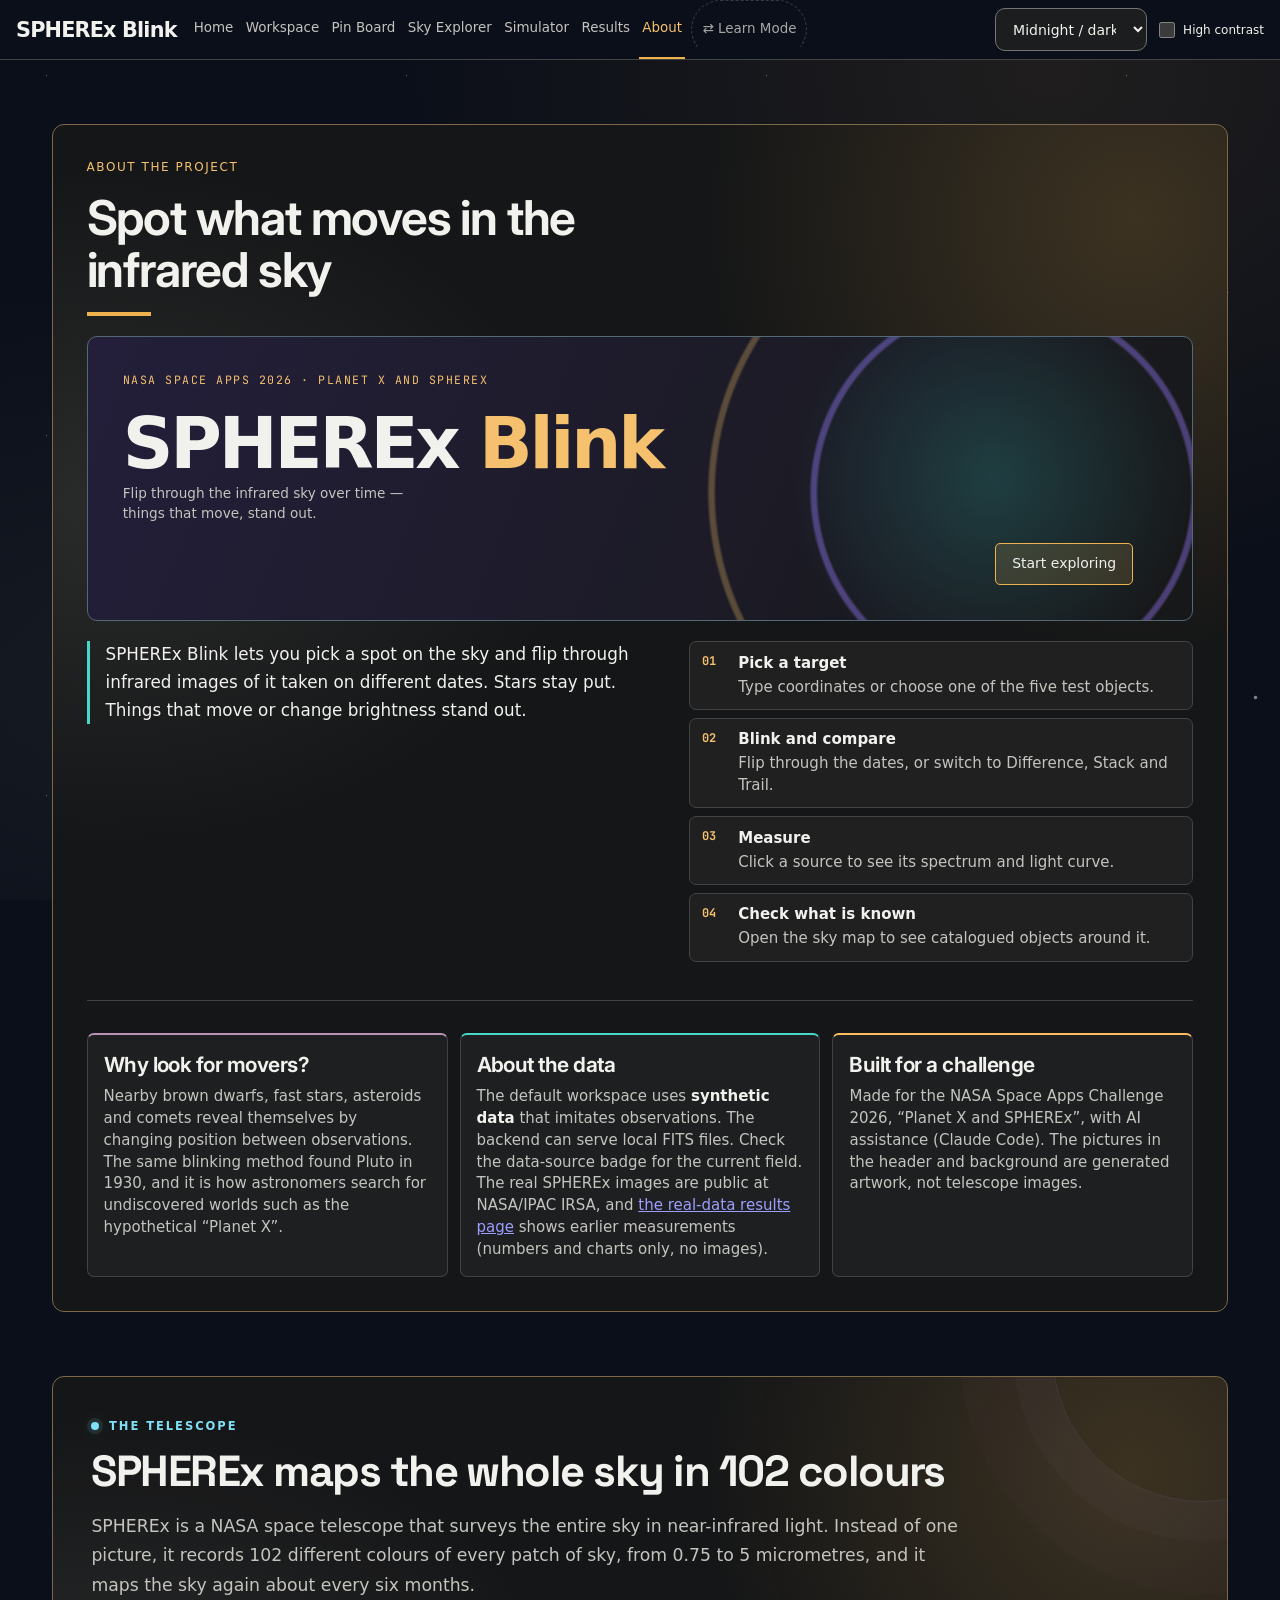
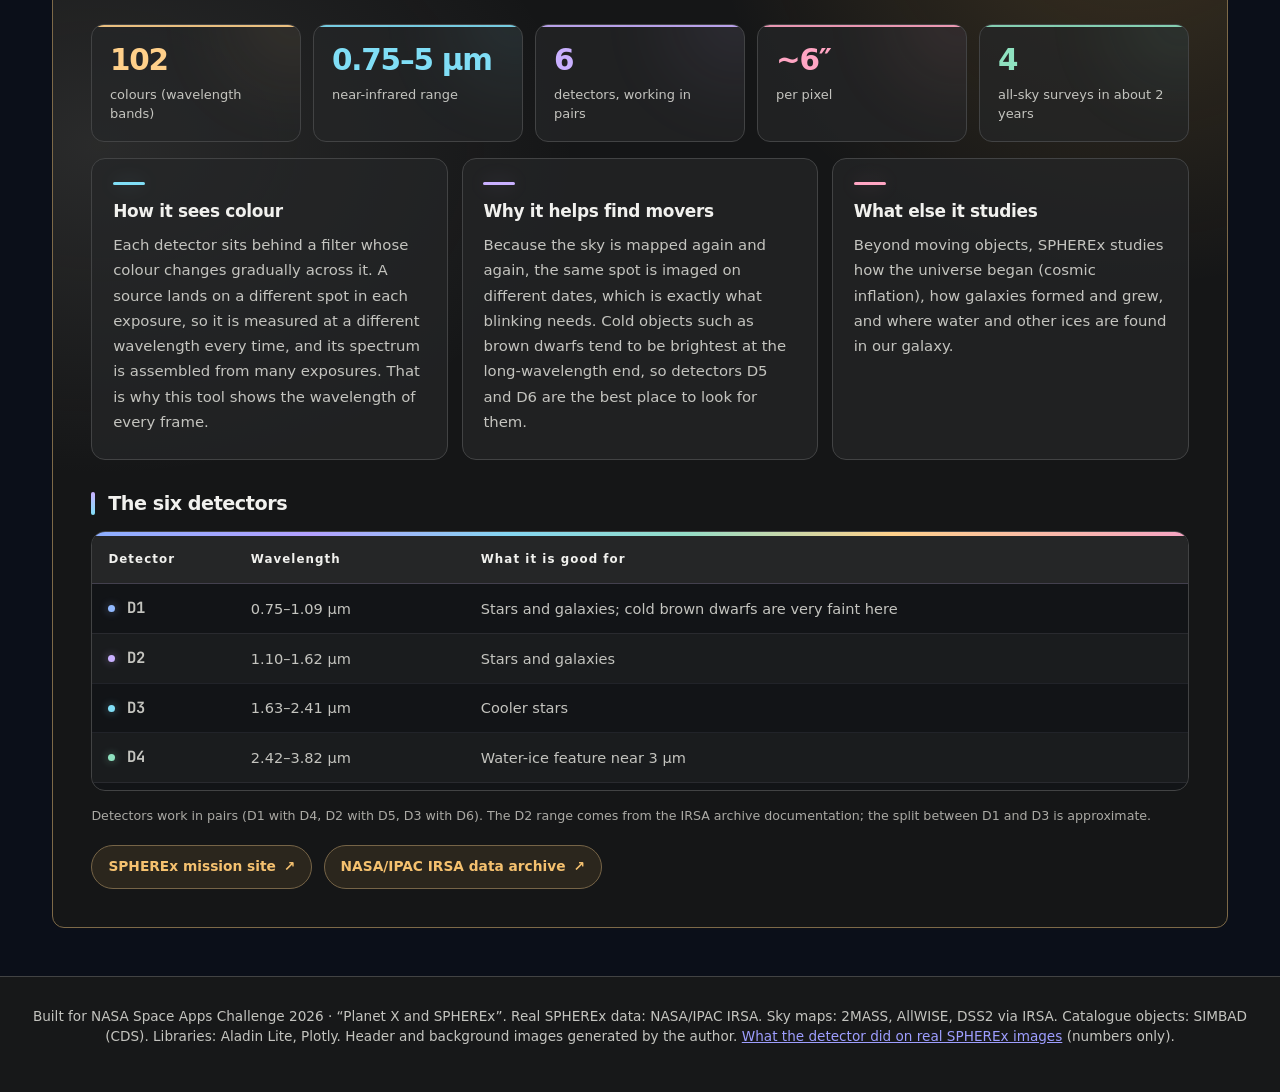
==== commit ae517dc1: "Keep header auto-hide working after Back to top" ====
--- a/frontend/about.html
+++ b/frontend/about.html
@@ -23,7 +23,7 @@
     <a class="site-brand" href="overview.html">SPHEREx Blink</a>
     <select id="theme-select" data-default-theme="midnight" aria-label="Colour theme"></select>
   </header>
-  <script type="module" src="js/siteHeader.js?v=3"></script>
+  <script type="module" src="js/siteHeader.js?v=4"></script>
   <main class="about-page" id="about-page">
     <section class="info info-aside" id="about" aria-labelledby="about-title">
       <div class="info-box">
--- a/frontend/css/styles.css
+++ b/frontend/css/styles.css
@@ -705,15 +705,23 @@
   padding: .3rem .6rem; border-radius: 8px; border: 1px solid var(--border);
   background: rgb(var(--bg-rgb) / .86); color: var(--text); font-size: .8rem; line-height: 1.35; font-variant-numeric: tabular-nums;
 }
-.sky-map-guide {
+.sky-map-surface { position: relative; isolation: isolate; }
+.sky-map-surface .skymap { z-index: 0; }
+.sky-map-scale {
   position: absolute; right: .5rem; bottom: 3.4rem; z-index: 6;
   padding: .3rem .5rem; border: 1px solid var(--border); border-radius: 8px;
   background: rgb(var(--bg-rgb) / .92); color: var(--text);
-  font: .75rem/1.35 var(--font-mono); pointer-events: none;
-}
-.sky-map-compass { display: flex; justify-content: center; gap: .6rem; }
-.sky-map-compass b { display: inline-block; }
-.sky-map-scale { margin-top: .2rem; text-align: center; }
+  font: .75rem/1.35 var(--font-mono); font-variant-numeric: tabular-nums;
+  text-align: center; pointer-events: none;
+}
+#sky-reset-status:empty { display: none; }
+#sky-reset-light {
+  user-select: none;
+  position: absolute; top: .5rem; right: .5rem; z-index: 6;
+  display: grid; place-items: center; width: 44px; height: 44px; padding: 0;
+  background: var(--raised); color: var(--text);
+  font-size: 1.55rem; line-height: 1;
+}
 .sky-map-scale::after {
   content: ""; display: block; width: var(--scale-width); height: .35rem; margin: 0 auto;
   border: 1px solid currentColor; border-top: 0;
@@ -745,7 +753,8 @@
   background: var(--bg);
 }
 .skyframe.is-fullscreen .context-controls { margin: 0; }
-.skyframe.is-fullscreen .skymap { flex: 1 1 auto; height: auto; min-height: 14rem; }
+.skyframe.is-fullscreen :is(.skymap, .sky-map-surface) { flex: 1 1 auto; height: auto; min-height: 14rem; }
+.skyframe.is-fullscreen .sky-map-surface { display: flex; flex-direction: column; }
 .skyframe.is-fullscreen .muted { margin: 0; }
 .skyframe.is-fallback { position: fixed; inset: 0; z-index: 1000; height: 100dvh; }
 .panel.no-blur { backdrop-filter: none; -webkit-backdrop-filter: none; }
@@ -1662,3 +1671,21 @@
   font-size: 1.35rem;
   line-height: 1;
 }
+
+/* ---------- Airier workspace: more room around and between the dense parts; nothing hidden or removed ---------- */
+#workspace .panel { padding: 6px 20px 18px; }
+#workspace .panel-body > :where(* + *) { margin-top: 12px; }
+#workspace :where(.small, .muted.small, .mode-help, .tl-note, .tl-summary, .readout-idle, .shortcuts, .panel-intro) { font-size: .875rem; line-height: 1.65; }
+#workspace :where(p.small, .muted.small) { margin-bottom: 14px; }
+#workspace :where(.tools, .stage-tools, .viewer-tools, .observing-row, .measure-tools, .desk-command-row, .pb-map-tools, .pair-grid) { gap: 12px 14px; }
+#workspace :where(.overview-grid, .pb-grid) { gap: 16px; }
+#workspace :where(h2, h3) { margin-top: 18px; margin-bottom: 10px; }
+#workspace .panel-head :where(h2, h3) { margin-top: 0; }
+#workspace .ov-sub { line-height: 1.5; }
+#workspace .pb-readout { font-size: .8rem; line-height: 1.5; }
+#workspace .pr-legend { line-height: 1.7; }
+#inspector { padding: 20px 22px; }
+#inspector :where(h3) { margin-top: 20px; margin-bottom: 8px; }
+#inspector :where(h3:first-child) { margin-top: 0; }
+#inspector :where(p, dl, ul) { line-height: 1.6; }
+
--- a/frontend/css/instrument.css
+++ b/frontend/css/instrument.css
@@ -159,3 +159,124 @@
 #telescope .info-cols p { font-size: .9rem; }
 #telescope .det-table th { font-size: .82rem; letter-spacing: normal; text-transform: none; }
 #telescope .det-table td:first-child { font-family: var(--font-head); font-weight: 650; }
+
+/* ---------- Polished controls: depth, soft glow and rounder shapes for buttons, test-object chips, jump links and detector cards ---------- */
+html[data-theme]:root .btn:not(.btn-primary) {
+  border-radius: 10px; border-color: rgb(var(--text-rgb) / .16);
+  background: linear-gradient(180deg, rgb(var(--text-rgb) / .07), rgb(var(--text-rgb) / .015)), var(--bg-2);
+  box-shadow: inset 0 1px 0 rgb(var(--text-rgb) / .08), 0 2px 6px -2px rgb(0 0 0 / .45);
+  transition: border-color .2s var(--ease), box-shadow .2s var(--ease), background .2s, transform .15s var(--ease);
+}
+html[data-theme]:root .btn:not(.btn-primary):hover:not(:disabled) {
+  border-color: rgb(var(--accent-rgb) / .7); transform: translateY(-1px);
+  box-shadow: inset 0 1px 0 rgb(var(--text-rgb) / .1), 0 6px 18px -6px rgb(var(--accent-rgb) / .45);
+}
+html[data-theme]:root .btn-primary {
+  border-radius: 10px;
+  background: linear-gradient(180deg, rgb(255 255 255 / .18), rgb(255 255 255 / 0) 60%), var(--accent);
+  box-shadow: inset 0 1px 0 rgb(255 255 255 / .25), 0 6px 20px -6px rgb(var(--accent-rgb) / .6);
+}
+html[data-theme]:root .btn-primary:hover:not(:disabled) { transform: translateY(-1px); box-shadow: inset 0 1px 0 rgb(255 255 255 / .3), 0 10px 26px -6px rgb(var(--accent-rgb) / .7); }
+
+html[data-theme]:root .chip {
+  border-radius: 999px; padding-inline: 1rem; border-color: rgb(var(--text-rgb) / .16);
+  background: linear-gradient(180deg, rgb(var(--text-rgb) / .07), rgb(var(--text-rgb) / .015));
+  box-shadow: inset 0 1px 0 rgb(var(--text-rgb) / .07);
+  transition: border-color .2s var(--ease), box-shadow .2s var(--ease), background .2s, transform .15s var(--ease);
+}
+html[data-theme]:root .chip:hover { border-color: rgb(var(--accent-rgb) / .75); transform: translateY(-1px); box-shadow: 0 6px 18px -8px rgb(var(--accent-rgb) / .6); }
+html[data-theme]:root .chip[aria-pressed="true"] {
+  border-color: var(--accent); color: var(--accent-text);
+  background: linear-gradient(180deg, rgb(var(--accent-rgb) / .26), rgb(var(--accent-rgb) / .1));
+  box-shadow: 0 0 0 3px rgb(var(--accent-rgb) / .15), 0 6px 18px -8px rgb(var(--accent-rgb) / .7);
+}
+
+html[data-theme]:root .workspace-jumps { display: flex; flex-wrap: wrap; gap: 8px 10px; }
+html[data-theme]:root .workspace-jumps a {
+  text-decoration: none; padding: .4rem .95rem; border-radius: 999px; font-weight: 600; font-size: .9rem;
+  color: var(--text); border: 1px solid rgb(var(--text-rgb) / .14); background: rgb(var(--text-rgb) / .04);
+  transition: border-color .2s var(--ease), background .2s, color .2s;
+}
+html[data-theme]:root .workspace-jumps a:hover, html[data-theme]:root .workspace-jumps a:focus-visible {
+  border-color: var(--accent); color: var(--accent-text); background: rgb(var(--accent-rgb) / .12);
+}
+
+html[data-theme]:root .overview-grid { grid-template-columns: repeat(auto-fill, minmax(130px, 1fr)); gap: 14px; }
+html[data-theme]:root .overview-item {
+  border-radius: 14px; padding: 12px; gap: 4px; border-color: rgb(var(--text-rgb) / .12);
+  background: linear-gradient(180deg, rgb(var(--text-rgb) / .06), rgb(var(--text-rgb) / .01)), var(--surface);
+  box-shadow: inset 0 1px 0 rgb(var(--text-rgb) / .06), 0 4px 14px -6px rgb(0 0 0 / .55);
+  transition: border-color .2s var(--ease), box-shadow .2s var(--ease), transform .15s var(--ease);
+}
+html[data-theme]:root .overview-item:hover { border-color: rgb(var(--text-rgb) / .7); transform: translateY(-2px); box-shadow: 0 10px 24px -10px rgb(var(--text-rgb) / .55); }
+html[data-theme]:root .overview-item[aria-pressed="true"] {
+  border-color: rgb(255 255 255 / .9);
+  background: linear-gradient(180deg, rgb(255 255 255 / .26), rgb(255 255 255 / .08)), var(--surface);
+  box-shadow: 0 0 0 3px rgb(255 255 255 / .22), 0 0 22px -2px rgb(255 255 255 / .35);
+}
+html[data-theme]:root .overview-item canvas, html[data-theme]:root .overview-item .ov-blank { border-radius: 10px; margin-bottom: 6px; box-shadow: 0 0 0 1px rgb(var(--text-rgb) / .1); }
+html[data-theme]:root .overview-item .ov-name {
+  justify-self: start; align-self: start; width: max-content; font-size: .8rem; letter-spacing: .04em;
+  padding: 2px 9px; border-radius: 999px; color: #FFFFFF; background: rgb(255 255 255 / .22); border: 1px solid rgb(255 255 255 / .55);
+}
+html[data-theme]:root .overview-item .ov-sub { font-size: .78rem; line-height: 1.5; }
+@media (prefers-reduced-motion: reduce) { html[data-theme]:root :is(.btn, .chip, .overview-item):hover { transform: none !important; } }
+
+/* ---------- Workspace in the Learn Mode style: big rounded cards, generous padding, soft depth, more room between sections ---------- */
+html[data-theme]:root .layout { gap: 28px; padding-top: 1.5rem; padding-bottom: 3rem; }
+html[data-theme]:root .layout .panel, html[data-theme]:root #workspace .panel {
+  border-radius: 22px; padding: 22px 26px 26px;
+  border-color: rgb(var(--text-rgb) / .1);
+  box-shadow: inset 0 1px 0 rgb(var(--text-rgb) / .05), 0 24px 50px -32px rgb(0 0 0 / .6);
+}
+html[data-theme]:root .layout .panel + .panel { margin-top: 0; }
+html[data-theme]:root .panel h2 { font-size: 1.35rem; letter-spacing: -.01em; margin: 4px 0 14px; }
+html[data-theme]:root .panel h3 { margin-top: 18px; margin-bottom: 10px; }
+html[data-theme]:root #inspector { border-radius: 22px; padding: 24px 26px; }
+html[data-theme]:root .ws-toc { border-radius: 22px; padding: 16px 22px; gap: 10px 12px; }
+html[data-theme]:root .ws-toc a { border-radius: 999px; padding: .45rem 1rem; }
+html[data-theme]:root .ws-toc-title, html[data-theme]:root .workspace-analysis-title { font-family: var(--font-mono); letter-spacing: .13em; text-transform: uppercase; font-size: .72rem; color: var(--accent-text); }
+html[data-theme]:root :is(input[type=text], input[type=search], input[type=number], select) { border-radius: 10px; }
+@media (max-width: 700px) {
+  html[data-theme]:root .layout { gap: 18px; padding-inline: 12px; }
+  html[data-theme]:root .layout .panel, html[data-theme]:root #workspace .panel { border-radius: 16px; padding: 16px 16px 20px; }
+}
+
+/* ---------- Explain Simply: one place in every panel (top-right, level with the title) that fits the larger cards ---------- */
+html[data-theme]:root main .panel { position: relative; }
+html[data-theme]:root main .panel > :is(h2 + .science-explain, .panel-head + .science-explain, .science-explain:first-child) {
+  position: absolute; top: 16px; right: 20px; z-index: 3; margin: 0; padding: 0; border: 0; background: none; text-align: right; max-width: min(26rem, 70%);
+}
+html[data-theme]:root main .panel:has(> .science-explain) { min-height: 72px; }
+html[data-theme]:root main .panel:has(> .science-explain) > :is(.panel-head, h2) { padding-right: 150px; }
+html[data-theme]:root main .panel:has(> .science-explain:first-child) { padding-top: 60px; }
+
+/* The sky picker is an open strip with one line under it, not a card; the viewer tools bar sits on a neutral ground. */
+html[data-theme]:root .layout #controls-panel, html[data-theme]:root #workspace #controls-panel { border-radius: 0; box-shadow: none; padding-left: 4px; padding-right: 4px; }
+html[data-theme]:root .viewer-tools { background: rgb(var(--text-rgb) / .035); border-radius: 14px; border-color: rgb(var(--text-rgb) / .1); }
+
+/* View buttons (Blink, Difference, Stack, Trail, Compare): light-blue choice that brightens with a short glow when picked */
+html[data-theme]:root .mode-switch span {
+  border-radius: 10px; border-color: rgb(var(--text-rgb) / .16);
+  background: linear-gradient(180deg, rgb(var(--text-rgb) / .06), rgb(var(--text-rgb) / .01));
+  transition: border-color .2s var(--ease), background .25s var(--ease), color .2s, box-shadow .25s var(--ease);
+}
+html[data-theme]:root .mode-switch input:hover + span { border-color: rgb(var(--text-rgb) / .45); }
+html[data-theme]:root .mode-switch input:checked + span {
+  color: #FFFFFF; border-color: rgb(var(--text-rgb) / .55);
+  background: linear-gradient(180deg, rgb(var(--text-rgb) / .24), rgb(var(--text-rgb) / .12));
+  box-shadow: 0 4px 14px -8px rgb(var(--text-rgb) / .45);
+  animation: mode-brighten .7s var(--ease);
+}
+@keyframes mode-brighten {
+  0%   { filter: brightness(1); box-shadow: 0 0 0 0 rgb(var(--text-rgb) / .3); }
+  35%  { filter: brightness(1.18); box-shadow: 0 0 0 4px rgb(var(--text-rgb) / .16), 0 0 14px 1px rgb(var(--text-rgb) / .3); }
+  100% { filter: brightness(1); box-shadow: 0 4px 14px -8px rgb(var(--text-rgb) / .6); }
+}
+@media (prefers-reduced-motion: reduce) { html[data-theme]:root .mode-switch input:checked + span { animation: none; } }
+/* Narrow screens: Explain Simply goes back into the flow under the title, so it never covers a label */
+@media (max-width: 900px) {
+  html[data-theme]:root main .panel > :is(h2 + .science-explain, .panel-head + .science-explain, .science-explain:first-child) { position: static; text-align: left; margin: 0 0 12px; max-width: none; }
+  html[data-theme]:root main .panel:has(> .science-explain) > :is(.panel-head, h2) { padding-right: 0; }
+  html[data-theme]:root main .panel:has(> .science-explain:first-child) { padding-top: 22px; }
+}
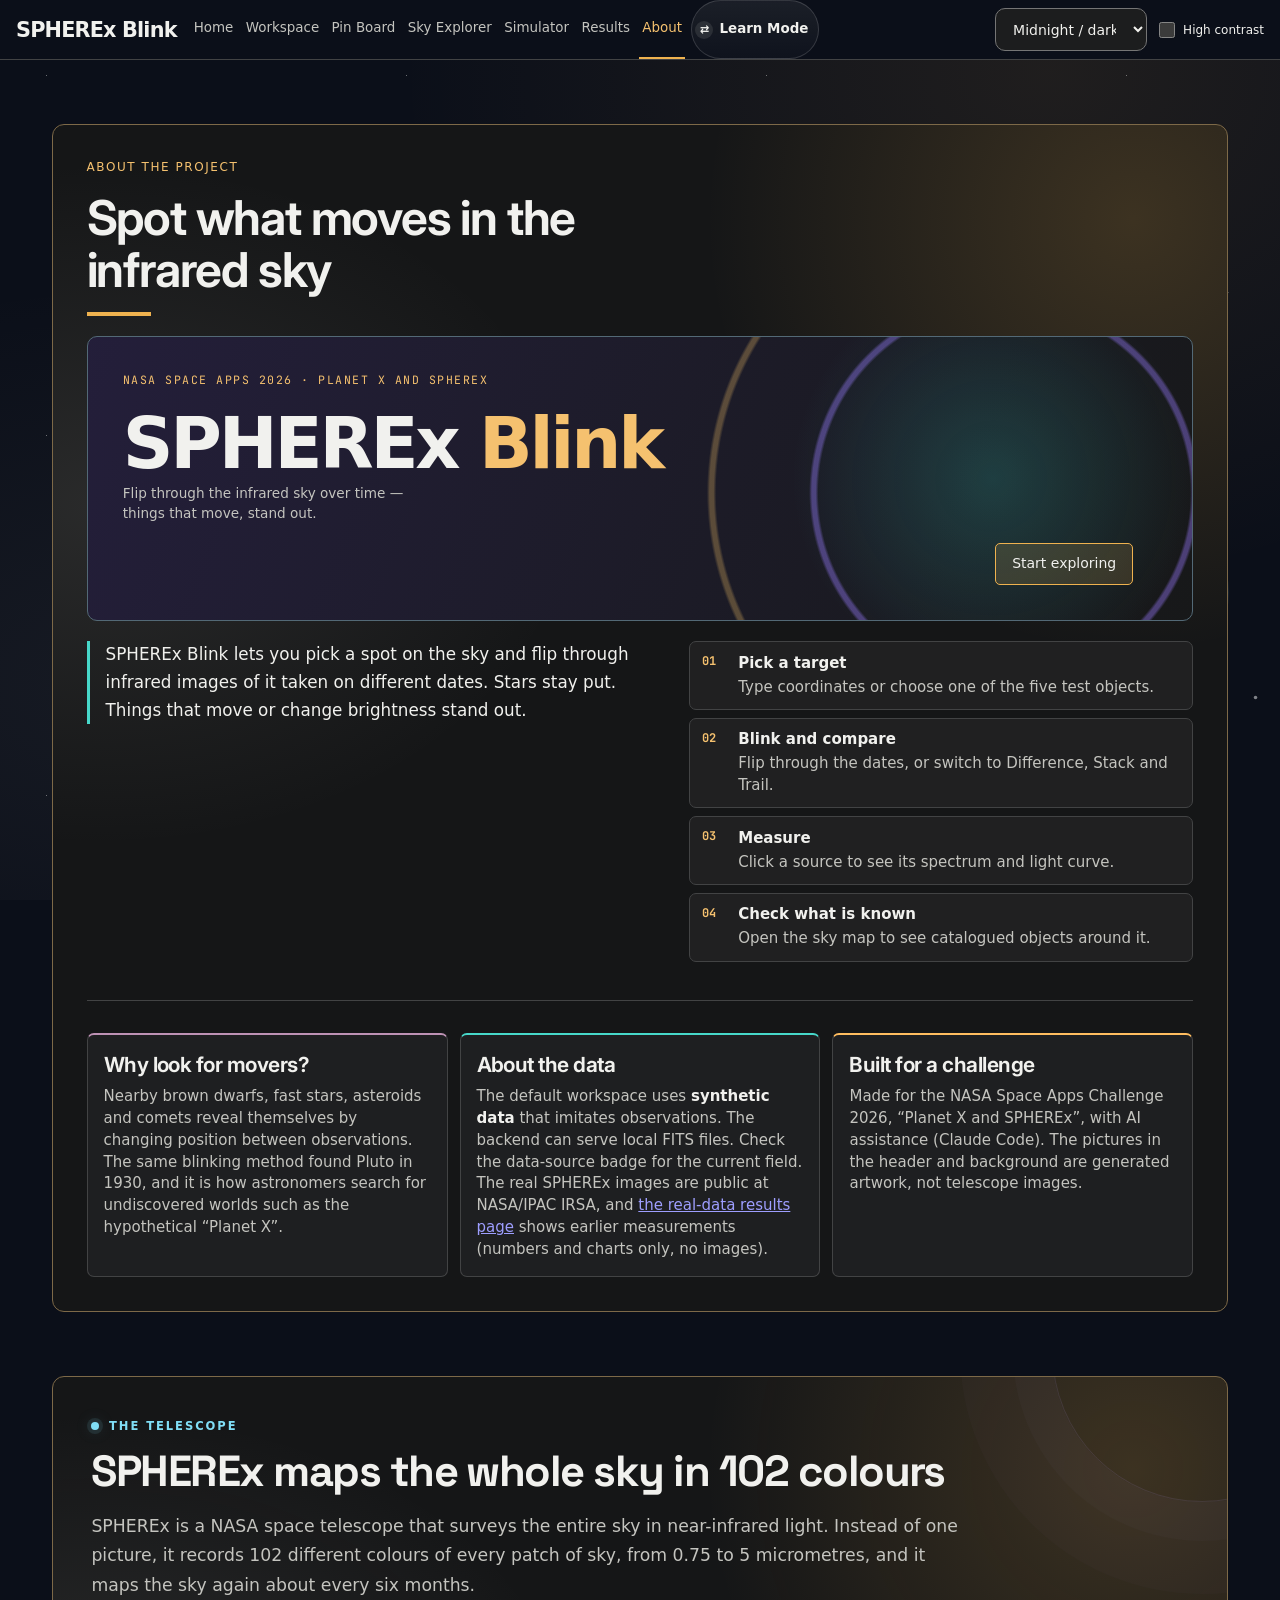
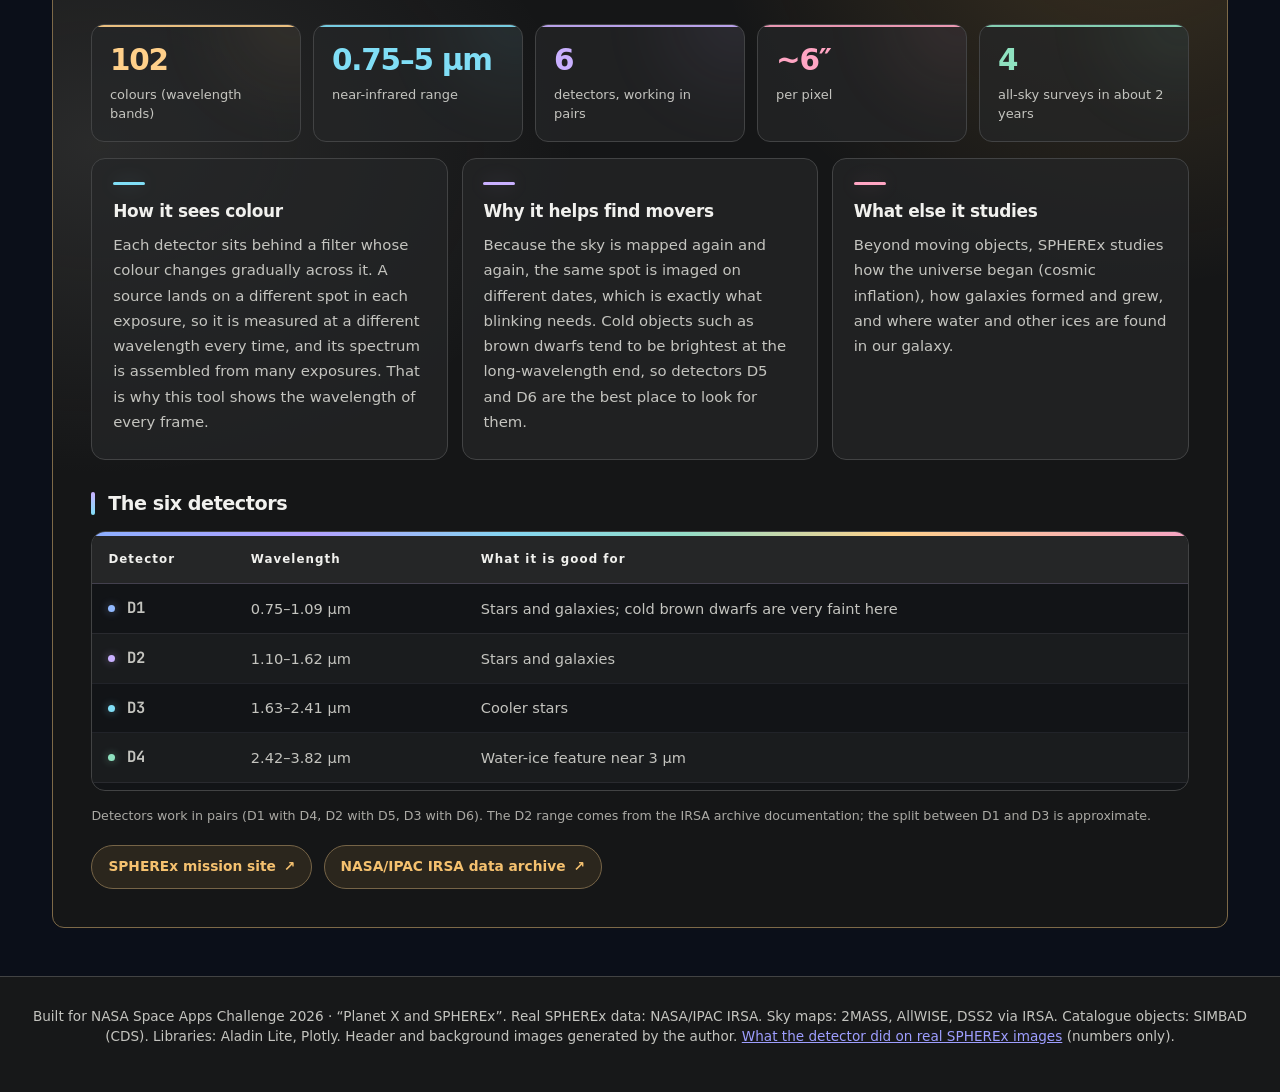
==== commit f945abc5: "Merge remote-tracking branch 'origin/main' into home-nav-simple # Conflicts: #	scratch/browser_navig" ====
--- a/frontend/css/styles.css
+++ b/frontend/css/styles.css
@@ -341,7 +341,7 @@
 }
 #blink-canvas {
   width: 100%; height: 100%; display: block;
-  image-rendering: pixelated;           /* keep SPHEREx pixels sharp when scaled up */
+  image-rendering: auto;                /* drawn softly blended; the pixel values themselves are unchanged */
 }
 /* Small crosshair marks the requested RA/Dec (center of the cutout) */
 .crosshair {
@@ -375,6 +375,80 @@
 .overlay-progress::-moz-progress-bar { background: var(--accent); border-radius: 999px; }
 .btn-retry { margin-top: 1rem; padding: .55rem 1.1rem; }
 .btn-retry:hover { border-color: var(--accent); }
+.field-request-panel {
+  position: absolute; z-index: 3; inset: .55rem; min-width: 0; min-height: 0;
+  display: flex; flex-direction: column; gap: .5rem; padding: .55rem; overflow: auto;
+  color: var(--text); text-align: left; background: rgb(var(--bg-rgb) / .94);
+  border: 1px solid var(--border); border-radius: var(--radius-sm); box-shadow: var(--shadow);
+}
+.field-request-head { display: grid; grid-template-columns: 1fr auto; align-items: baseline; gap: .15rem .6rem; min-width: 0; }
+#field-request-title { min-width: 0; font-size: .95rem; }
+.field-request-summary { color: var(--text-muted); font-size: .78rem; text-align: right; font-variant-numeric: tabular-nums; }
+.field-request-overall { grid-column: 1 / -1; width: 100%; height: 6px; margin: .1rem 0 0; appearance: none; border: 0; border-radius: 999px; background: rgb(var(--text-rgb) / .15); overflow: hidden; }
+.field-request-overall::-webkit-progress-bar { background: transparent; }
+.field-request-overall::-webkit-progress-value { background: var(--accent); border-radius: 999px; }
+.field-request-overall::-moz-progress-bar { background: var(--accent); border-radius: 999px; }
+.field-request-grid {
+  display: grid; flex: 1 1 auto; min-height: 0; gap: .4rem;
+  grid-template-columns: repeat(3, minmax(0, 1fr)); grid-template-rows: repeat(2, minmax(0, 1fr));
+}
+.field-request-card {
+  min-width: 0; min-height: 0; padding: .35rem; display: grid;
+  grid-template-columns: 40px minmax(0, 1fr); grid-template-rows: auto auto minmax(0, 1fr) auto auto;
+  align-content: start; gap: .12rem .4rem; color: var(--text); text-align: left;
+  background: var(--field); border: 1px solid var(--border); border-radius: var(--radius-sm);
+}
+button.field-request-card { font: inherit; cursor: pointer; }
+button.field-request-card:hover { border-color: var(--accent); }
+.field-request-card[aria-pressed="true"] { border-color: var(--accent); box-shadow: 0 0 0 1px var(--accent); }
+.field-request-card[data-status="failed"] { border-color: var(--danger); }
+.field-request-card[data-status="unavailable"] { border-style: dashed; }
+.field-request-thumb { grid-column: 1; grid-row: 1 / 4; display: block; width: 40px; height: 40px; align-self: start; image-rendering: pixelated; border-radius: 5px; background: #050708; }
+.field-request-name { grid-column: 2; grid-row: 1; min-width: 0; font-size: .82rem; font-weight: 700; }
+.field-request-phase { grid-column: 2; grid-row: 2; min-width: 0; color: var(--text-muted); font-size: .72rem; line-height: 1.2; overflow-wrap: anywhere; }
+.field-request-detail { grid-column: 1 / -1; grid-row: 3; min-width: 0; color: var(--text-muted); font-size: .68rem; line-height: 1.2; overflow-wrap: anywhere; }
+.field-request-card progress { grid-column: 1 / -1; grid-row: 4; width: 100%; height: 5px; margin-top: .1rem; appearance: none; border: 0; border-radius: 999px; background: rgb(var(--text-rgb) / .15); overflow: hidden; }
+.field-request-card progress::-webkit-progress-bar { background: transparent; }
+.field-request-card progress::-webkit-progress-value { background: var(--accent); border-radius: 999px; }
+.field-request-card progress::-moz-progress-bar { background: var(--accent); border-radius: 999px; }
+.field-request-percent { grid-column: 1 / -1; grid-row: 5; color: var(--text-faint); font-size: .65rem; text-align: right; font-variant-numeric: tabular-nums; }
+.field-request-panel.has-images { inset: auto .35rem .35rem; max-height: 42%; padding: .4rem; gap: .3rem; }
+.field-request-panel.has-images #field-request-title { font-size: .8rem; }
+.field-request-panel.has-images .field-request-overall { height: 4px; }
+.field-request-panel.has-images .field-request-grid { flex: none; grid-template-rows: repeat(2, minmax(0, 1fr)); }
+.field-request-panel.has-images .field-request-card { grid-template-columns: 28px minmax(0, 1fr); grid-template-rows: auto auto minmax(0, 1fr) auto auto; padding: .2rem; gap: .08rem .25rem; }
+.field-request-panel.has-images .field-request-thumb { grid-row: 1 / 4; width: 36px; height: 36px; }
+.field-request-panel.has-images .field-request-phase { font-size: .63rem; }
+.field-request-panel.has-images .field-request-detail { font-size: .58rem; }
+.field-request-panel.has-images .field-request-card progress { height: 4px; }
+.field-request-panel.has-images .field-request-percent { font-size: .57rem; }
+@media (max-width: 480px) {
+  .field-request-panel:not(.has-images) .field-request-grid { grid-template-columns: repeat(2, minmax(0, 1fr)); grid-template-rows: repeat(3, minmax(0, 1fr)); }
+  .field-request-panel:not(.has-images) .field-request-card { grid-template-columns: 28px minmax(0, 1fr); grid-template-rows: 14px 23px minmax(0, 1fr) 4px 8px; padding: .22rem; gap: .06rem .22rem; }
+  .field-request-panel:not(.has-images) .field-request-thumb { grid-row: 1 / 3; width: 28px; height: 28px; }
+  .field-request-panel:not(.has-images) .field-request-name { font-size: .7rem; line-height: 1; }
+  .field-request-panel:not(.has-images) .field-request-phase { font-size: .58rem; line-height: 1.05; display: -webkit-box; -webkit-box-orient: vertical; -webkit-line-clamp: 2; overflow: hidden; }
+  .field-request-panel:not(.has-images) .field-request-detail { font-size: .52rem; line-height: 1.05; display: -webkit-box; -webkit-box-orient: vertical; -webkit-line-clamp: 2; overflow: hidden; }
+  .field-request-panel:not(.has-images) .field-request-card progress { grid-row: 4; height: 4px; }
+  .field-request-panel:not(.has-images) .field-request-percent { grid-row: 5; font-size: .5rem; }
+  .field-request-panel.has-images { max-height: 56%; }
+  .field-request-panel.has-images .field-request-head { gap: .1rem .3rem; }
+  .field-request-panel.has-images .field-request-summary { font-size: .64rem; }
+  .field-request-panel.has-images .field-request-grid { grid-template-columns: repeat(3, minmax(0, 1fr)); grid-template-rows: repeat(2, 48px); gap: .18rem; }
+  .field-request-panel.has-images .field-request-card { grid-template-columns: 19px minmax(0, 1fr); grid-template-rows: 12px 17px 9px 4px; padding: .12rem; gap: 0 .16rem; }
+  .field-request-panel.has-images .field-request-thumb { grid-row: 1 / 3; width: 17px; height: 17px; }
+  .field-request-panel.has-images .field-request-name { grid-column: 2; grid-row: 1; font-size: .62rem; line-height: 1; }
+  .field-request-panel.has-images .field-request-phase { grid-column: 2; grid-row: 2; font-size: .52rem; line-height: 1.05; display: -webkit-box; -webkit-box-orient: vertical; -webkit-line-clamp: 2; overflow: hidden; }
+  .field-request-panel.has-images .field-request-detail { grid-column: 1 / -1; grid-row: 3; font-size: .48rem; line-height: 1; white-space: nowrap; overflow: hidden; text-overflow: ellipsis; }
+  .field-request-panel.has-images .field-request-card progress { grid-column: 1; grid-row: 4; width: 100%; height: 3px; }
+  .field-request-panel.has-images .field-request-percent { grid-column: 2; grid-row: 4; font-size: .48rem; line-height: 1; }
+}
+@media (max-width: 360px) {
+  .field-request-panel:not(.has-images) .field-request-head { grid-template-columns: 1fr; }
+  .field-request-panel:not(.has-images) .field-request-summary { grid-column: 1; text-align: left; }
+  .field-request-panel.has-images { max-height: 74%; }
+  .field-request-panel.has-images .field-request-grid { grid-template-columns: repeat(2, minmax(0, 1fr)); grid-template-rows: repeat(3, 52px); }
+}
 [hidden] { display: none !important; }
 
 /* Astra's local, child-friendly explanations are attached beside each Science Mode panel. */
@@ -1688,4 +1762,3 @@
 #inspector :where(h3) { margin-top: 20px; margin-bottom: 8px; }
 #inspector :where(h3:first-child) { margin-top: 0; }
 #inspector :where(p, dl, ul) { line-height: 1.6; }
-
--- a/frontend/css/instrument.css
+++ b/frontend/css/instrument.css
@@ -184,11 +184,11 @@
   box-shadow: inset 0 1px 0 rgb(var(--text-rgb) / .07);
   transition: border-color .2s var(--ease), box-shadow .2s var(--ease), background .2s, transform .15s var(--ease);
 }
-html[data-theme]:root .chip:hover { border-color: rgb(var(--accent-rgb) / .75); transform: translateY(-1px); box-shadow: 0 6px 18px -8px rgb(var(--accent-rgb) / .6); }
+html[data-theme]:root .chip:hover { border-color: rgb(255 255 255 / .6); transform: translateY(-1px); box-shadow: 0 6px 18px -8px rgb(255 255 255 / .35); }
 html[data-theme]:root .chip[aria-pressed="true"] {
-  border-color: var(--accent); color: var(--accent-text);
-  background: linear-gradient(180deg, rgb(var(--accent-rgb) / .26), rgb(var(--accent-rgb) / .1));
-  box-shadow: 0 0 0 3px rgb(var(--accent-rgb) / .15), 0 6px 18px -8px rgb(var(--accent-rgb) / .7);
+  border-color: rgb(255 255 255 / .9); color: #FFFFFF;
+  background: linear-gradient(180deg, rgb(255 255 255 / .26), rgb(255 255 255 / .08));
+  box-shadow: 0 0 0 3px rgb(255 255 255 / .18), 0 0 18px -4px rgb(255 255 255 / .35);
 }
 
 html[data-theme]:root .workspace-jumps { display: flex; flex-wrap: wrap; gap: 8px 10px; }
@@ -280,3 +280,79 @@
   html[data-theme]:root main .panel:has(> .science-explain) > :is(.panel-head, h2) { padding-right: 0; }
   html[data-theme]:root main .panel:has(> .science-explain:first-child) { padding-top: 22px; }
 }
+
+/* ---------- Mission guide box: calmer card with clear sections ---------- */
+html[data-theme]:root .mission-runner {
+  border-radius: 20px; border: 1px solid rgb(var(--mission-blue-rgb) / .28);
+  background: linear-gradient(180deg, #18233A 0%, var(--mission-bg) 140px);
+  box-shadow: 0 30px 60px -24px rgb(0 0 0 / .75), 0 0 0 1px rgb(255 255 255 / .03) inset;
+  width: min(400px, calc(100vw - 32px));
+}
+html[data-theme]:root .mission-runner .mr-head { padding: 18px 20px 12px; align-items: flex-start; }
+html[data-theme]:root .mission-runner .mr-kicker {
+  display: inline-block; margin: 0 0 10px; padding: 4px 10px; border-radius: 8px; font-size: .66rem; line-height: 1.5; letter-spacing: .08em;
+  color: var(--mission-blue-text); background: rgb(var(--mission-blue-rgb) / .12); border: 1px solid rgb(var(--mission-blue-rgb) / .25);
+}
+html[data-theme]:root .mission-runner .mr-head h2 { font-size: 1.3rem; line-height: 1.25; letter-spacing: -.01em; margin: 0; }
+html[data-theme]:root .mission-runner .mr-collapse { width: 34px; height: 34px; border-radius: 50%; border-color: rgb(255 255 255 / .14); background: rgb(255 255 255 / .04); }
+html[data-theme]:root .mission-runner .mr-collapse:hover { background: rgb(255 255 255 / .1); }
+html[data-theme]:root .mission-runner .mr-bar { height: 6px; margin: 0 20px; border-radius: 999px; background: rgb(255 255 255 / .07); }
+html[data-theme]:root .mission-runner .mr-bar span { border-radius: 999px; background: linear-gradient(90deg, var(--mission-blue), var(--mission-blue-text)); }
+html[data-theme]:root .mission-runner .mr-body { padding: 8px 20px 20px; }
+html[data-theme]:root .mission-runner .mr-section {
+  display: flex; align-items: center; gap: 8px; margin: 20px 0 8px; font-size: .7rem; letter-spacing: .1em; color: var(--mission-blue-text);
+}
+html[data-theme]:root .mission-runner .mr-section::after { content: ""; flex: 1; height: 1px; background: rgb(255 255 255 / .08); }
+html[data-theme]:root .mission-runner .mr-story {
+  margin: 0; padding: 12px 14px; border-radius: 12px; font-size: .92rem; line-height: 1.6; color: var(--mission-text);
+  background: rgb(var(--mission-blue-rgb) / .08); border-left: 3px solid var(--mission-blue);
+}
+html[data-theme]:root .mission-runner .mr-why-text { margin: 0; font-size: .9rem; line-height: 1.65; color: var(--mission-muted); }
+html[data-theme]:root .mission-runner .mr-words { margin: 18px 0 0; padding: 10px 14px; border-radius: 12px; background: rgb(255 255 255 / .04); border: 1px solid rgb(255 255 255 / .08); }
+html[data-theme]:root .mission-runner .mr-words summary { font-size: .88rem; }
+html[data-theme]:root .mission-runner .mr-steps { gap: 6px; }
+html[data-theme]:root .mission-runner .mr-steps li { padding: 8px 10px; border-radius: 10px; align-items: center; line-height: 1.45; }
+html[data-theme]:root .mission-runner .mr-steps-preview li { background: rgb(255 255 255 / .03); color: var(--mission-muted); }
+html[data-theme]:root .mission-runner .mr-steps li.is-current { background: rgb(var(--mission-blue-rgb) / .14); box-shadow: inset 0 0 0 1px rgb(var(--mission-blue-rgb) / .35); }
+html[data-theme]:root .mission-runner .mr-dot { width: 24px; height: 24px; border-color: rgb(var(--mission-blue-rgb) / .45); color: var(--mission-blue-text); }
+html[data-theme]:root .mission-runner .mr-steps li.is-current .mr-dot { color: #0B1424; }
+html[data-theme]:root .mission-runner .mr-actions { margin-top: 18px; gap: 10px; }
+html[data-theme]:root .mission-runner .mr-actions .btn-primary { flex: 1; width: auto; background: linear-gradient(180deg, var(--mission-blue-text), var(--mission-blue)); color: #0B1424; box-shadow: 0 8px 20px -10px rgb(var(--mission-blue-rgb) / .8); }
+html[data-theme]:root .mission-runner .mr-note { border-radius: 12px; border-left-width: 3px; padding: 10px 12px; }
+html[data-theme]:root .mission-runner .mr-why { border-radius: 12px; padding: 10px 12px; }
+
+/* Resize grip, top-left corner of the mission box */
+html[data-theme]:root .mission-runner .mr-grip {
+  position: absolute; top: 6px; left: 6px; z-index: 5; width: 22px; height: 22px; padding: 0; border: 0; border-radius: 6px;
+  cursor: nwse-resize; touch-action: none; background: transparent; opacity: .55; transition: opacity .2s, background .2s;
+}
+html[data-theme]:root .mission-runner .mr-grip::before {
+  content: ""; position: absolute; inset: 5px; border-top: 2px solid var(--mission-blue-text); border-left: 2px solid var(--mission-blue-text); border-top-left-radius: 5px;
+}
+html[data-theme]:root .mission-runner .mr-grip:hover, html[data-theme]:root .mission-runner .mr-grip:focus-visible { opacity: 1; background: rgb(var(--mission-blue-rgb) / .15); }
+
+/* "Switch to … Mode" in the menu: a clean pill with the arrow in a small circle */
+html[data-theme]:root #project-nav .mode-switch-link {
+  display: inline-flex; align-items: center; gap: 6px; opacity: 1; font-weight: 600; font-size: .78rem; line-height: 1.2;
+  padding: 3px 10px 3px 3px !important; border: 1px solid rgb(var(--text-rgb) / .16); border-radius: 999px;
+  background: linear-gradient(180deg, rgb(var(--text-rgb) / .07), rgb(var(--text-rgb) / .02)); color: var(--text); text-decoration: none;
+  transition: border-color .2s var(--ease), background .2s;
+}
+html[data-theme]:root #project-nav .mode-switch-link:hover { border-color: rgb(var(--text-rgb) / .4); background: rgb(var(--text-rgb) / .1); }
+html[data-theme]:root #project-nav .mode-switch-link .msl-icon {
+  display: grid; place-items: center; width: 18px; height: 18px; border-radius: 50%; font-size: .7rem; background: rgb(var(--text-rgb) / .1);
+}
+
+/* The brand mark next to "SPHEREx Blink": no blinking dots */
+html[data-theme]:root .brand-logo::before, html[data-theme]:root .brand-logo::after { display: none; }
+
+/* The control a mission asks you to press: a soft rounded white glow, not an orange square */
+html[data-theme]:root .mission-target {
+  outline: 2px solid rgb(255 255 255 / .85) !important; outline-offset: 4px; border-radius: 12px;
+  animation: mission-glow 1.6s ease-in-out infinite;
+}
+@keyframes mission-glow {
+  0%, 100% { box-shadow: 0 0 0 0 rgb(255 255 255 / .0), 0 0 12px 2px rgb(255 255 255 / .18); }
+  50%      { box-shadow: 0 0 0 6px rgb(255 255 255 / .08), 0 0 22px 6px rgb(255 255 255 / .3); }
+}
+@media (prefers-reduced-motion: reduce) { html[data-theme]:root .mission-target { animation: none; } }
--- a/frontend/css/contact-sheet.css
+++ b/frontend/css/contact-sheet.css
@@ -193,3 +193,7 @@
   margin: 0;
 }
 .expanded-image-info .tl-field { height: clamp(8rem, 22vh, 13rem); }
+
+/* No black band around the picture: the image sits on the panel itself, with rounded corners and soft depth */
+html[data-theme]:root .image-well { background: transparent; border-block: 0; padding-block: 8px; }
+html[data-theme]:root #workspace .image-well .stage { border-radius: 14px; box-shadow: 0 0 0 1px rgb(255 255 255 / .08), 0 18px 40px -22px rgb(0 0 0 / .8); }
